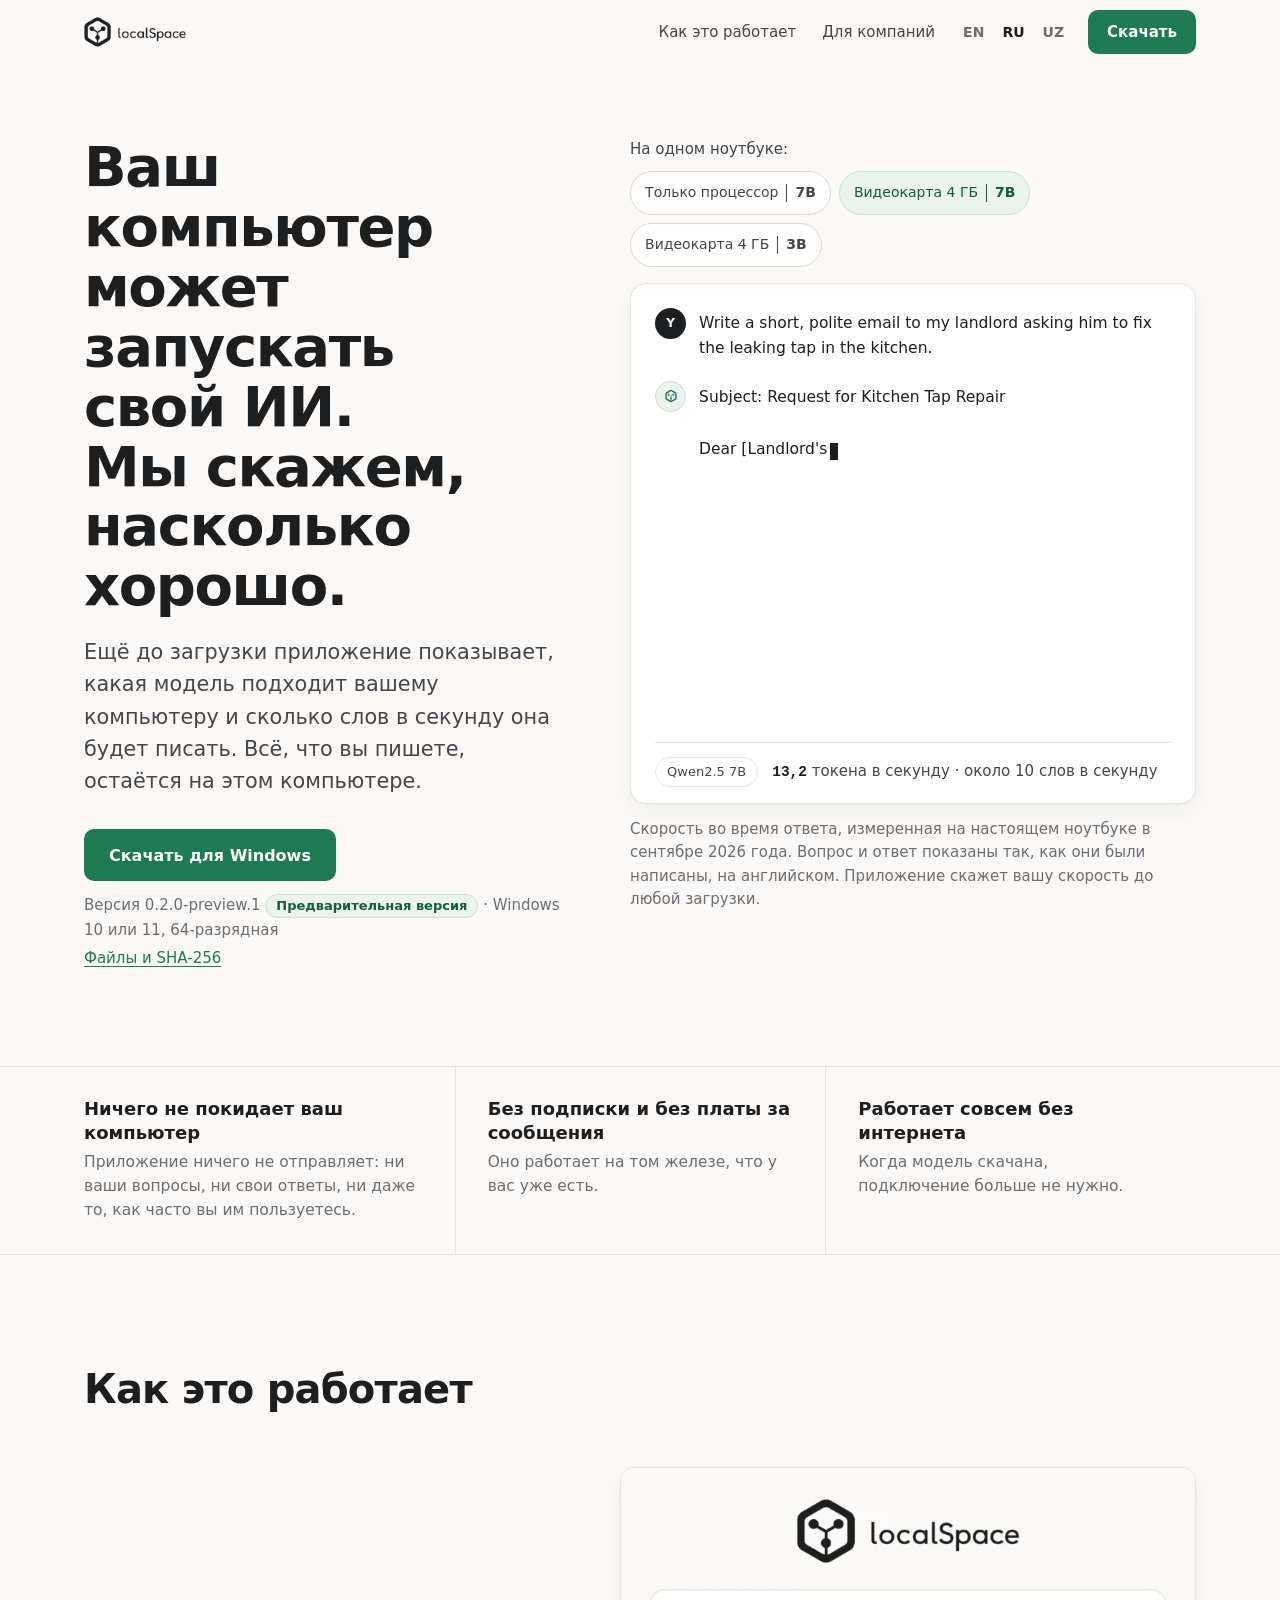
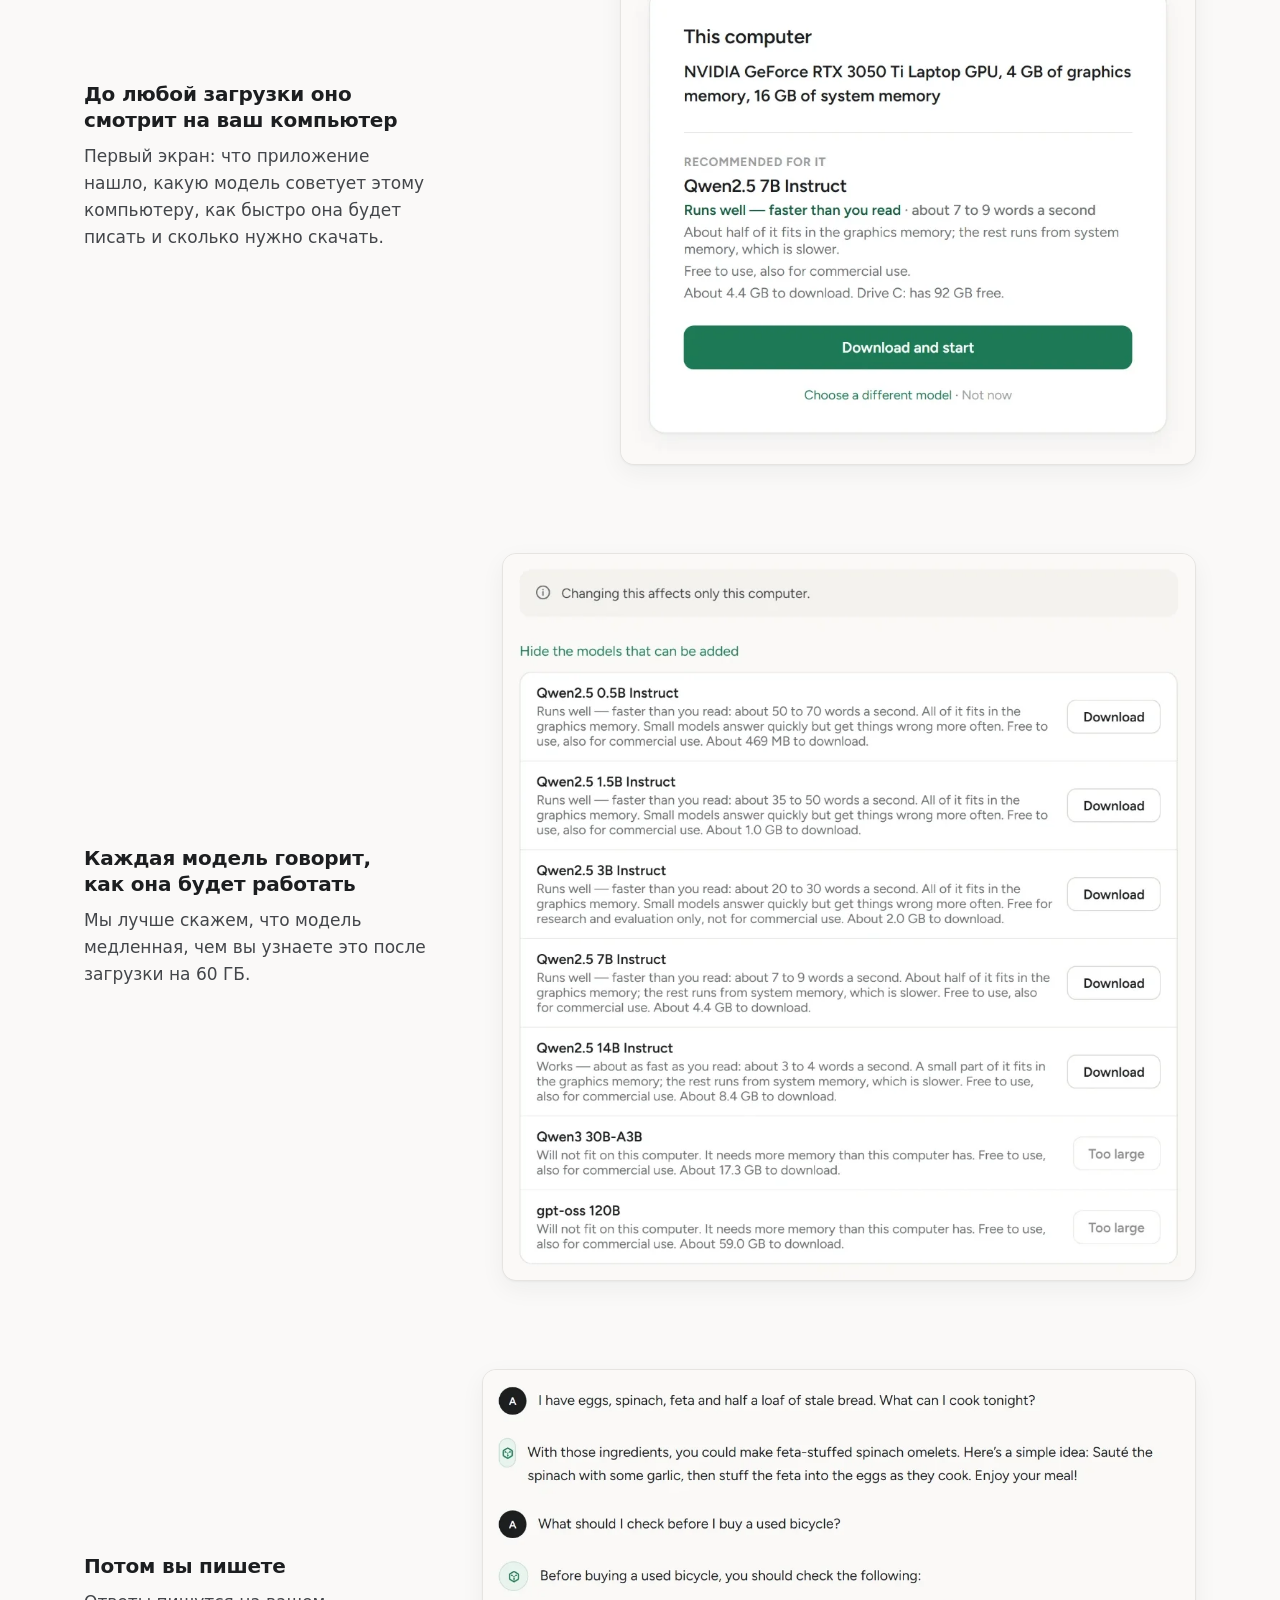
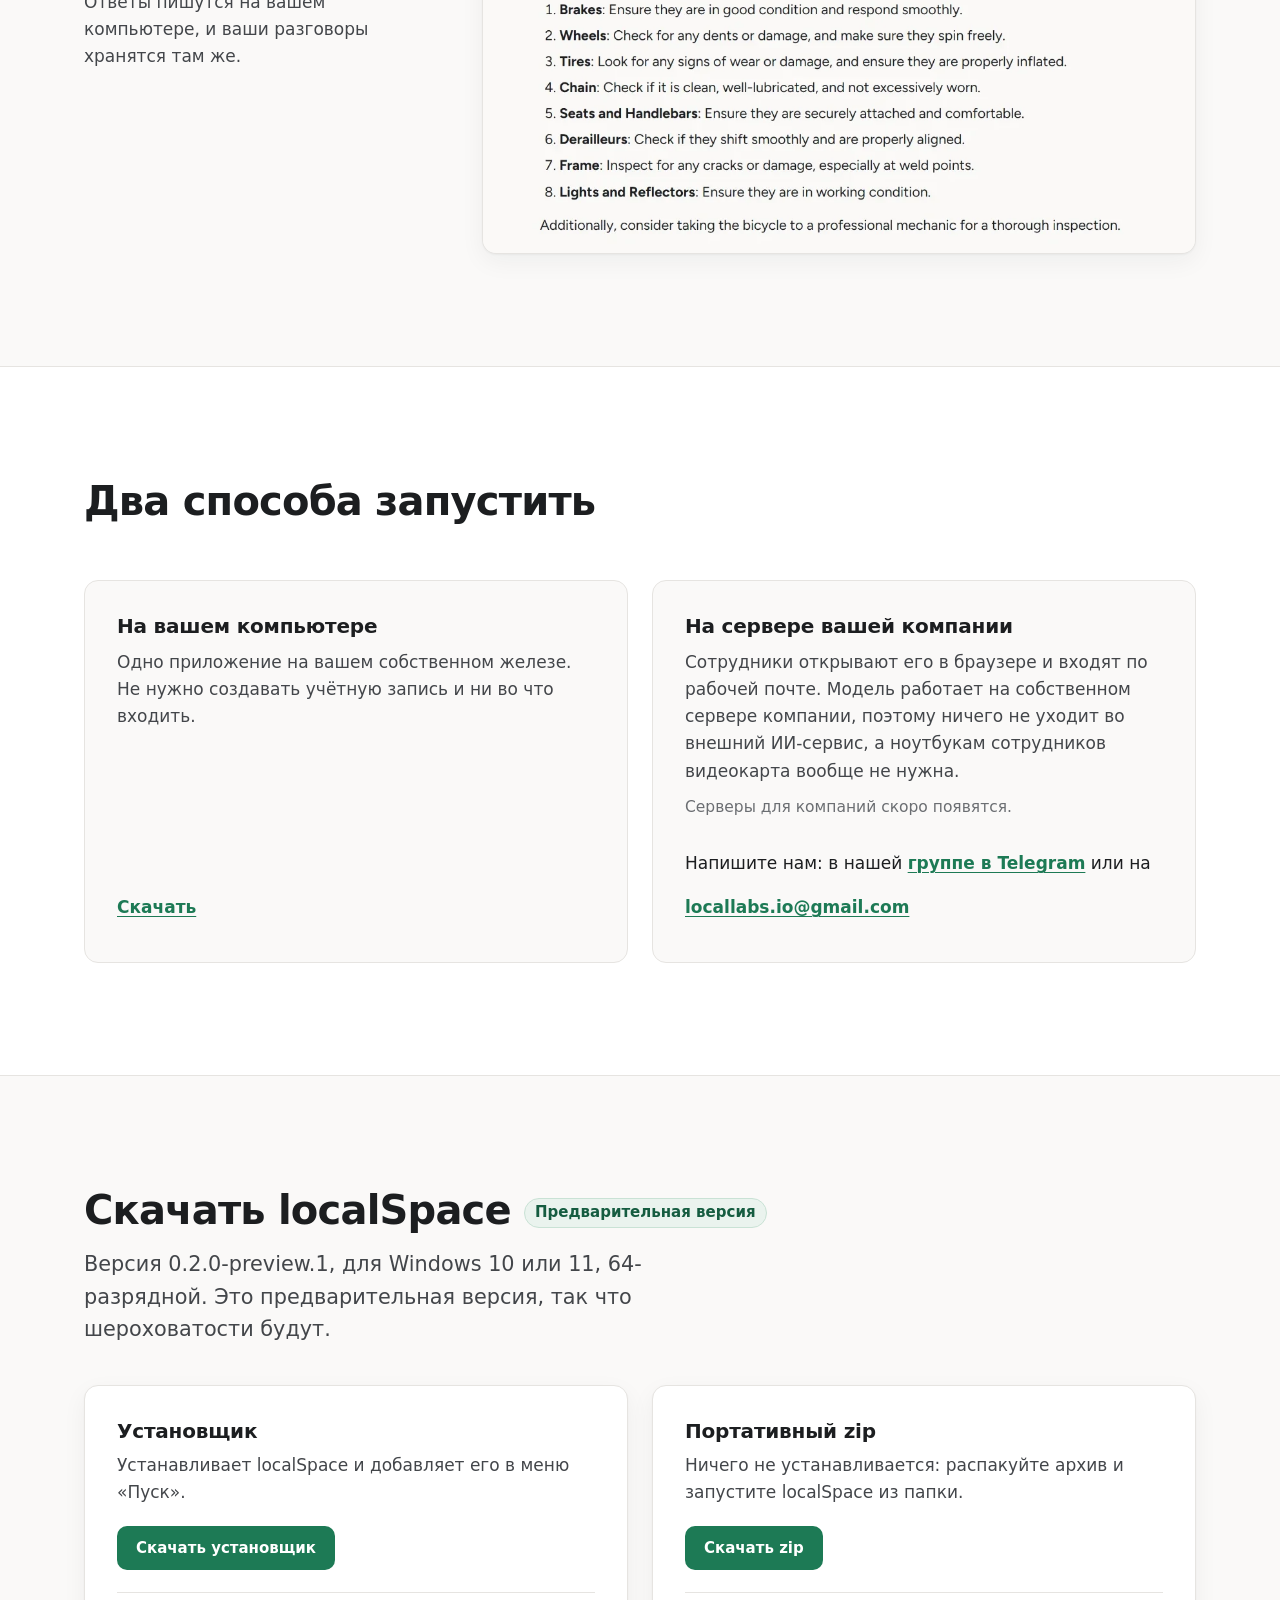
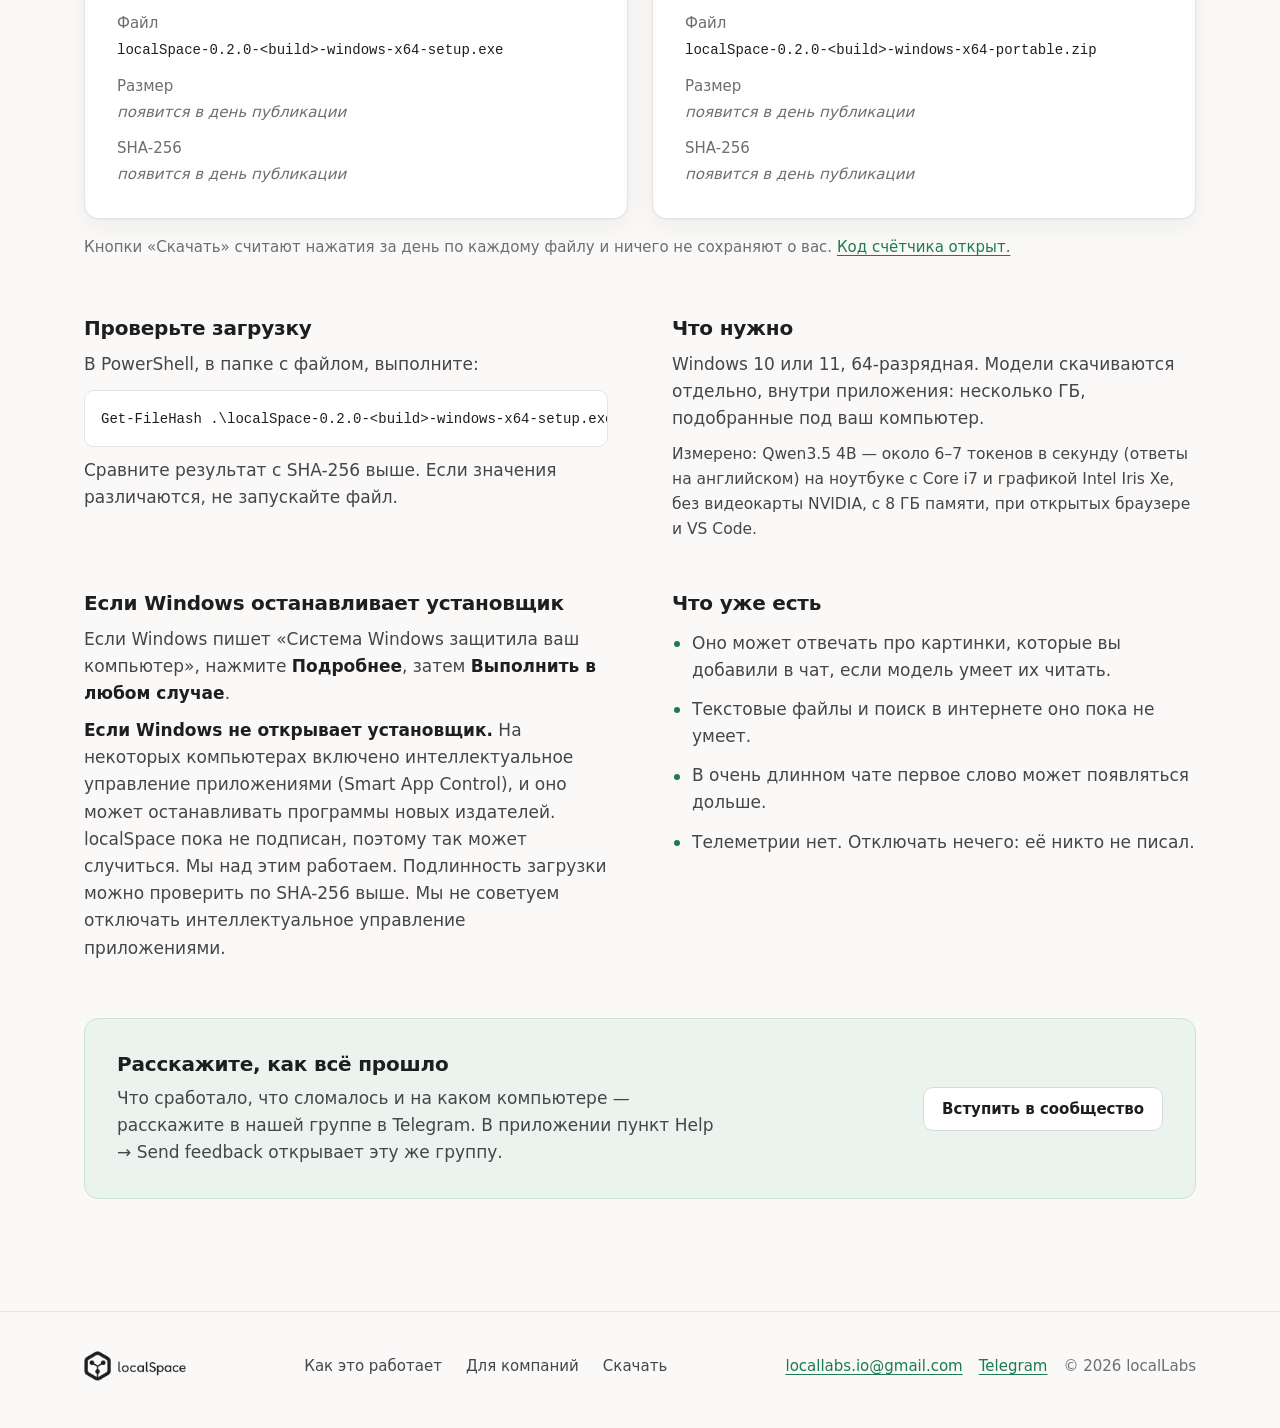
==== ru/index.html @ e06b3e89 "feat: the download section for 0.2.0-preview.1, in English, Russian and Uzbek The waitlist forms go;" ====
<!DOCTYPE html>
<html lang="ru">
<head>
<meta charset="utf-8">
<meta name="viewport" content="width=device-width, initial-scale=1">
<title>localSpace — ваш компьютер может запускать свой ИИ</title>
<meta name="description" content="localSpace смотрит на ваш компьютер, советует подходящую ему модель и ещё до загрузки говорит, как быстро она будет писать. Всё, что вы пишете, остаётся на вашем компьютере.">
<link rel="canonical" href="https://linusip.github.io/localLabs/ru/">
<link rel="alternate" hreflang="en" href="https://linusip.github.io/localLabs/">
<link rel="alternate" hreflang="ru" href="https://linusip.github.io/localLabs/ru/">
<link rel="alternate" hreflang="uz" href="https://linusip.github.io/localLabs/uz/">
<link rel="alternate" hreflang="x-default" href="https://linusip.github.io/localLabs/">
<meta name="theme-color" content="#faf9f8">

<meta property="og:type" content="website">
<meta property="og:site_name" content="localSpace">
<meta property="og:url" content="https://linusip.github.io/localLabs/ru/">
<meta property="og:title" content="Ваш компьютер может запускать свой ИИ. Мы скажем, насколько хорошо.">
<meta property="og:description" content="localSpace смотрит на ваш компьютер, советует подходящую ему модель и ещё до загрузки говорит, как быстро она будет писать. Всё, что вы пишете, остаётся на вашем компьютере.">
<meta property="og:image" content="https://linusip.github.io/localLabs/og.png">
<meta property="og:image:width" content="1200">
<meta property="og:image:height" content="630">
<meta property="og:image:alt" content="The localSpace logo and the words: Your computer can run its own AI. We will tell you how well. Below them, three speeds measured on one laptop: 9.5, 13.2 and 40.5 tokens a second.">
<meta name="twitter:card" content="summary_large_image">
<meta name="twitter:title" content="Ваш компьютер может запускать свой ИИ. Мы скажем, насколько хорошо.">
<meta name="twitter:description" content="localSpace смотрит на ваш компьютер, советует подходящую ему модель и ещё до загрузки говорит, как быстро она будет писать. Всё, что вы пишете, остаётся на вашем компьютере.">
<meta name="twitter:image" content="https://linusip.github.io/localLabs/og.png">

<link rel="icon" href="../favicon.svg" type="image/svg+xml">
<link rel="icon" href="../favicon-32.png" type="image/png" sizes="32x32">
<link rel="apple-touch-icon" href="../apple-touch-icon.png">
<link rel="preload" href="../fonts/figtree-latin.woff2" as="font" type="font/woff2" crossorigin>
<link rel="stylesheet" href="../style.css">
<script src="../script.js" defer></script>
</head>
<body>
<a class="skip" href="#main">Перейти к содержанию</a>

<header class="site-head" id="top">
  <div class="wrap head-in">
    <a class="brand" href="#top"><img src="../brand/localspace-lockup.png" width="102" height="30" alt="localSpace"></a>
    <nav class="nav-links" aria-label="Разделы">
      <a href="#how">Как это работает</a>
      <a href="#companies">Для компаний</a>
    </nav>
    <nav class="langs" aria-label="Язык"><a href="../" lang="en" hreflang="en">EN</a><a href="../ru/" aria-current="true" lang="ru">RU</a><a href="../uz/" lang="uz" hreflang="uz">UZ</a></nav>
    <a class="btn btn-primary head-cta" href="#download">Скачать</a>
    <details class="menu">
      <summary>Меню</summary>
      <nav class="menu-sheet" aria-label="Разделы">
        <a href="#how">Как это работает</a>
        <a href="#companies">Для компаний</a>
        <a href="#download">Скачать</a>
      </nav>
    </details>
  </div>
</header>

<main id="main" tabindex="-1">

  <section class="hero" aria-labelledby="hero-title">
    <div class="wrap hero-grid">
      <div>
        <h1 id="hero-title"><span>Ваш компьютер может запускать свой ИИ.</span> <span>Мы скажем, насколько хорошо.</span></h1>
        <p class="lede">Ещё до загрузки приложение показывает, какая модель подходит вашему компьютеру и сколько слов в секунду она будет писать. Всё, что вы пишете, остаётся на этом компьютере.</p>
        <div class="hero-get">
          <a class="btn btn-primary btn-big" href="https://localspace.locallabs.workers.dev/download/windows">Скачать для Windows</a>
          <p class="hero-meta">Версия 0.2.0-preview.1 <span class="tag">Предварительная версия</span> · Windows 10 или 11, 64-разрядная</p>
          <p class="hero-meta"><a href="#download">Файлы и SHA-256</a></p>
        </div>
      </div>

      <figure class="demo" data-demo>
        <div class="demo-pick" data-demo-pick hidden>
          <p class="demo-label" id="demo-label">На одном ноутбуке:</p>
          <div class="chips" role="group" aria-labelledby="demo-label">
            <button class="chip" type="button" aria-pressed="false" data-tps="9.5" data-model="Qwen2.5 7B">Только процессор <span class="chip-model">7B</span></button>
            <button class="chip" type="button" aria-pressed="true" data-tps="13.2" data-model="Qwen2.5 7B">Видеокарта 4 ГБ <span class="chip-model">7B</span></button>
            <button class="chip" type="button" aria-pressed="false" data-tps="40.5" data-model="Qwen2.5 3B">Видеокарта 4 ГБ <span class="chip-model">3B</span></button>
          </div>
        </div>
        <div class="panel">
          <div class="thread">
            <div class="msg" lang="en">
              <span class="avatar" aria-hidden="true">Y</span>
              <p class="msg-body msg-person">Write a short, polite email to my landlord asking him to fix the leaking tap in the kitchen.</p>
            </div>
            <div class="msg" lang="en">
              <span class="avatar avatar-model" aria-hidden="true"><svg viewBox="0 0 256 256" focusable="false"><g fill="none" stroke="currentColor" stroke-linecap="round" stroke-linejoin="round"><path d="M136.4 40.85 199.27 77.15A16.8 16.8 0 0 1 207.67 91.7V164.3A16.8 16.8 0 0 1 199.27 178.85L136.4 215.15A16.8 16.8 0 0 1 119.6 215.15L56.73 178.85A16.8 16.8 0 0 1 48.33 164.3V91.7A16.8 16.8 0 0 1 56.73 77.15L119.6 40.85A16.8 16.8 0 0 1 136.4 40.85Z" stroke-width="23.3"/><path d="M88.5 105.3 128 131.2 167.5 105.3" stroke-width="9.1"/><path d="M128 131.2V208.3" stroke-width="9.1"/></g><g fill="currentColor"><circle cx="88.5" cy="105.3" r="15.5"/><circle cx="167.5" cy="105.3" r="15.5"/><circle cx="128" cy="168.2" r="15.5"/></g></svg></span>
              <div class="msg-body">
                <p class="answer" data-demo-answer>Subject: Request for Kitchen Tap Repair

Dear [Landlord's Name],

I hope this email finds you well. I am writing to bring to your attention a small issue in the kitchen. The tap seems to be leaking, which is a bit concerning. I believe it would be best if you could have a look at it and arrange for it to be fixed at your earliest convenience.

Thank you for your prompt attention to this matter.

Best regards,</p>
              </div>
            </div>
          </div>
          <div class="panel-foot">
            <span class="model-chip" data-demo-model>Qwen2.5 7B</span>
            <p class="rate" data-demo-rate data-rate="{t} токена в секунду · около {w} слов в секунду" aria-live="polite"><span class="num">13,2</span> токена в секунду · около 10 слов в секунду</p>
          </div>
        </div>
        <figcaption>Скорость во время ответа, измеренная на настоящем ноутбуке в сентябре 2026 года. Вопрос и ответ показаны так, как они были написаны, на английском. Приложение скажет вашу скорость до любой загрузки.</figcaption>
      </figure>
    </div>
  </section>

  <section class="claims" aria-labelledby="claims-title">
    <div class="wrap">
      <h2 class="vh" id="claims-title">На что можно рассчитывать</h2>
      <ul>
        <li><strong>Ничего не покидает ваш компьютер</strong><span>Приложение ничего не отправляет: ни ваши вопросы, ни свои ответы, ни даже то, как часто вы им пользуетесь.</span></li>
        <li><strong>Без подписки и без платы за сообщения</strong><span>Оно работает на том железе, что у вас уже есть.</span></li>
        <li><strong>Работает совсем без интернета</strong><span>Когда модель скачана, подключение больше не нужно.</span></li>
      </ul>
    </div>
  </section>

  <section class="section" id="how" aria-labelledby="how-title">
    <div class="wrap">
      <h2 id="how-title">Как это работает</h2>
      <ol class="steps">
        <li>
          <figure class="step">
            <figcaption>
              <h3>До любой загрузки оно смотрит на ваш компьютер</h3>
              <p>Первый экран: что приложение нашло, какую модель советует этому компьютеру, как быстро она будет писать и сколько нужно скачать.</p>
            </figcaption>
            <img class="shot" src="../shots/first-run.webp" width="576" height="598" loading="lazy" decoding="async" alt="Первый экран localSpace на английском. В разделе «Этот компьютер»: NVIDIA GeForce RTX 3050 Ti Laptop GPU, 4 ГБ видеопамяти, 16 ГБ оперативной памяти. Рекомендовано: Qwen2.5 7B Instruct, работает хорошо, быстрее, чем вы читаете, около 7–9 слов в секунду. Около половины модели помещается в видеопамять, остальное работает из оперативной памяти, а это медленнее. Бесплатно, в том числе для коммерческого использования. Скачать около 4,4 ГБ; на диске C: свободно 92 ГБ. Кнопка «Скачать и начать».">
          </figure>
        </li>
        <li>
          <figure class="step">
            <figcaption>
              <h3>Каждая модель говорит, как она будет работать</h3>
              <p>Мы лучше скажем, что модель медленная, чем вы узнаете это после загрузки на 60 ГБ.</p>
            </figcaption>
            <img class="shot" src="../shots/models.webp" width="694" height="728" loading="lazy" decoding="async" alt="Список моделей в настройках localSpace на английском, у каждой — как она будет работать на этом компьютере, ещё до загрузки. Qwen2.5 0.5B Instruct: работает хорошо, быстрее, чем вы читаете, около 50–70 слов в секунду. Qwen2.5 1.5B Instruct: работает хорошо, около 35–50 слов в секунду. Qwen2.5 3B Instruct: работает хорошо, около 20–30 слов в секунду; бесплатно только для исследований и оценки, не для коммерческого использования. Qwen2.5 7B Instruct: работает хорошо, около 7–9 слов в секунду. Qwen2.5 14B Instruct: работает примерно с вашей скоростью чтения, около 3–4 слов в секунду. Qwen3 30B-A3B: не поместится на этом компьютере; скачать около 17,3 ГБ. gpt-oss 120B: не поместится на этом компьютере; скачать около 59,0 ГБ.">
          </figure>
        </li>
        <li>
          <figure class="step">
            <figcaption>
              <h3>Потом вы пишете</h3>
              <p>Ответы пишутся на вашем компьютере, и ваши разговоры хранятся там же.</p>
            </figcaption>
            <img class="shot" src="../shots/chat.webp" width="795" height="540" loading="lazy" decoding="async" alt="Разговор в localSpace на английском. Вопрос: у меня есть яйца, шпинат, фета и полбуханки чёрствого хлеба; что приготовить на ужин? Модель предлагает омлет со шпинатом и фетой: обжарить шпинат с чесноком и добавить фету в яйца во время готовки. Вопрос: что проверить перед покупкой подержанного велосипеда? Модель перечисляет восемь пунктов, от тормозов, колёс и шин до цепи, переключателей, рамы и фонарей, и советует ещё показать велосипед мастеру.">
          </figure>
        </li>
      </ol>
    </div>
  </section>

  <section class="section section-alt" id="companies" aria-labelledby="ways-title">
    <div class="wrap">
      <h2 id="ways-title">Два способа запустить</h2>
      <div class="ways">
        <article class="way">
          <h3>На вашем компьютере</h3>
          <p>Одно приложение на вашем собственном железе. Не нужно создавать учётную запись и ни во что входить.</p>
          <p class="way-end"><a href="#download">Скачать</a></p>
        </article>
        <article class="way">
          <h3>На сервере вашей компании</h3>
          <p>Сотрудники открывают его в браузере и входят по рабочей почте. Модель работает на собственном сервере компании, поэтому ничего не уходит во внешний ИИ-сервис, а ноутбукам сотрудников видеокарта вообще не нужна.</p>
          <p class="way-note">Серверы для компаний скоро появятся.</p>
          <p class="way-end">Напишите нам: в нашей <a href="https://t.me/localSpace_discussion">группе в Telegram</a> или на <a href="mailto:locallabs.io@gmail.com?subject=localSpace%20%D0%B4%D0%BB%D1%8F%20%D0%BD%D0%B0%D1%88%D0%B5%D0%B9%20%D0%BA%D0%BE%D0%BC%D0%BF%D0%B0%D0%BD%D0%B8%D0%B8" data-contact>locallabs.io@gmail.com</a></p>
        </article>
      </div>
    </div>
  </section>

  <section class="section download" id="download" aria-labelledby="download-title">
    <div class="wrap">
      <h2 id="download-title">Скачать localSpace <span class="tag tag-big">Предварительная версия</span></h2>
      <p class="lede">Версия 0.2.0-preview.1, для Windows 10 или 11, 64-разрядной. Это предварительная версия, так что шероховатости будут.</p>

      <div class="files">
        <article class="file">
          <h3>Установщик</h3>
          <p>Устанавливает localSpace и добавляет его в меню «Пуск».</p>
          <a class="btn btn-primary" href="https://localspace.locallabs.workers.dev/download/windows">Скачать установщик</a>
          <dl class="facts">
            <div><dt>Файл</dt><dd><code>localSpace-0.2.0-&lt;build&gt;-windows-x64-setup.exe</code></dd></div>
            <div><dt>Размер</dt><dd><span class="pending">появится в день публикации</span></dd></div>
            <div><dt>SHA-256</dt><dd class="hash-row"><span class="pending">появится в день публикации</span></dd></div>
          </dl>
        </article>
        <article class="file">
          <h3>Портативный zip</h3>
          <p>Ничего не устанавливается: распакуйте архив и запустите localSpace из папки.</p>
          <a class="btn btn-primary" href="https://localspace.locallabs.workers.dev/download/portable">Скачать zip</a>
          <dl class="facts">
            <div><dt>Файл</dt><dd><code>localSpace-0.2.0-&lt;build&gt;-windows-x64-portable.zip</code></dd></div>
            <div><dt>Размер</dt><dd><span class="pending">появится в день публикации</span></dd></div>
            <div><dt>SHA-256</dt><dd class="hash-row"><span class="pending">появится в день публикации</span></dd></div>
          </dl>
        </article>
      </div>
      <p class="count-note">Кнопки «Скачать» считают нажатия за день по каждому файлу и ничего не сохраняют о вас. <a href="https://github.com/LinusIp/localspace-downloads">Код счётчика открыт.</a></p>

      <div class="dl-grid">
        <div class="dl-block">
          <h3>Проверьте загрузку</h3>
          <p>В PowerShell, в папке с файлом, выполните:</p>
          <pre class="command"><code>Get-FileHash .\localSpace-0.2.0-&lt;build&gt;-windows-x64-setup.exe -Algorithm SHA256</code></pre>
          <p>Сравните результат с SHA-256 выше. Если значения различаются, не запускайте файл.</p>
        </div>
        <div class="dl-block">
          <h3>Что нужно</h3>
          <p>Windows 10 или 11, 64-разрядная. Модели скачиваются отдельно, внутри приложения: несколько ГБ, подобранные под ваш компьютер.</p>
          <p class="measured">Измерено: Qwen3.5 4B — около 6–7 токенов в секунду (ответы на английском) на ноутбуке с Core i7 и графикой Intel Iris Xe, без видеокарты NVIDIA, с 8 ГБ памяти, при открытых браузере и VS Code.</p>
        </div>
        <div class="dl-block">
          <h3>Если Windows останавливает установщик</h3>
          <p>Если Windows пишет «Система Windows защитила ваш компьютер», нажмите <strong>Подробнее</strong>, затем <strong>Выполнить в любом случае</strong>.</p>
          <p><strong>Если Windows не открывает установщик.</strong> На некоторых компьютерах включено интеллектуальное управление приложениями (Smart App Control), и оно может останавливать программы новых издателей. localSpace пока не подписан, поэтому так может случиться. Мы над этим работаем. Подлинность загрузки можно проверить по SHA-256 выше. Мы не советуем отключать интеллектуальное управление приложениями.</p>
        </div>
        <div class="dl-block">
          <h3>Что уже есть</h3>
          <ul class="stands">
            <li>Оно может отвечать про картинки, которые вы добавили в чат, если модель умеет их читать.</li>
            <li>Текстовые файлы и поиск в интернете оно пока не умеет.</li>
            <li>В очень длинном чате первое слово может появляться дольше.</li>
            <li>Телеметрии нет. Отключать нечего: её никто не писал.</li>
          </ul>
        </div>
      </div>

      <div class="community">
        <div>
          <h3>Расскажите, как всё прошло</h3>
          <p>Что сработало, что сломалось и на каком компьютере — расскажите в нашей группе в Telegram. В приложении пункт Help → Send feedback открывает эту же группу.</p>
        </div>
        <a class="btn btn-secondary" href="https://t.me/localSpace_discussion">Вступить в сообщество</a>
      </div>
    </div>
  </section>

</main>

<footer class="site-foot">
  <div class="wrap foot-in">
    <a class="brand" href="#top"><img src="../brand/localspace-lockup.png" width="102" height="30" alt="localSpace" loading="lazy" decoding="async"></a>
    <nav class="foot-links" aria-label="Подвал">
      <a href="#how">Как это работает</a>
      <a href="#companies">Для компаний</a>
      <a href="#download">Скачать</a>
    </nav>
    <p class="foot-meta"><a href="mailto:locallabs.io@gmail.com" data-contact>locallabs.io@gmail.com</a> <a href="https://t.me/localSpace_discussion">Telegram</a> <span>© 2026 localLabs</span></p>
  </div>
</footer>
</body>
</html>
---- style.css ----
/* The localSpace landing page.
   Colours and type are the app's own, copied from its stylesheet
   (web/packages/ui/src/ui.css in the product repository) under the same
   names; where the brief and the app differed, the app won (DECISIONS.md).
   Light only, because the app is. Mobile first. */

@font-face {
  font-family: "Figtree";
  font-style: normal;
  font-weight: 300 900;
  font-display: swap;
  src: url("fonts/figtree-latin.woff2") format("woff2");
  unicode-range: U+0000-00FF, U+0131, U+0152-0153, U+02BB-02BC, U+02C6, U+02DA, U+02DC, U+0304, U+0308, U+0329, U+2000-206F, U+20AC, U+2122, U+2191, U+2193, U+2212, U+2215, U+FEFF, U+FFFD;
}
@font-face {
  font-family: "Figtree";
  font-style: normal;
  font-weight: 300 900;
  font-display: swap;
  src: url("fonts/figtree-latin-ext.woff2") format("woff2");
  unicode-range: U+0100-02BA, U+02BD-02C5, U+02C7-02CC, U+02CE-02D7, U+02DD-02FF, U+0304, U+0308, U+0329, U+1D00-1DBF, U+1E00-1E9F, U+1EF2-1EFF, U+2020, U+20A0-20AB, U+20AD-20C0, U+2113, U+2C60-2C7F, U+A720-A7FF;
}

:root {
  color-scheme: light;

  /* The app's tokens. */
  --ls-page: #faf9f8;
  --ls-surface: #ffffff;
  --ls-ink: #1c1e20;
  --ls-ink-soft: #43464a;
  --ls-muted: #6b6e72;
  --ls-line: #e6e4e1;
  --ls-line-strong: #dcd9d5;
  --ls-hover: #efedea;
  --ls-accent: #1d7a55;
  --ls-accent-strong: #155c40;
  --ls-accent-soft: #eaf3ee;
  --ls-accent-line: #c9e2d5;
  --ls-danger: #a63244;
  --ls-font-sans: "Figtree", system-ui, -apple-system, "Segoe UI", sans-serif;
  --ls-font-mono: ui-monospace, Consolas, monospace;

  /* The app's first-run card and its button (.auth-card, .auth-button). */
  --card-shadow: 0 1px 2px rgba(28, 30, 32, 0.04), 0 8px 24px rgba(28, 30, 32, 0.05);
  --radius-button: 10px;
  --radius-card: 14px;
  --radius-panel: 16px;

  --ease-out: cubic-bezier(0.16, 1, 0.3, 1);
  --gutter: 16px;
  --head-height: 64px;
}

/* Figtree has no Cyrillic letters. The Russian page uses the system's own
   sans for every letter, so one line never mixes two typefaces. */
html[lang="ru"] { --ls-font-sans: system-ui, -apple-system, "Segoe UI", sans-serif; }

*, *::before, *::after { box-sizing: border-box; }

html {
  -webkit-text-size-adjust: 100%;
  text-size-adjust: 100%;
  scroll-behavior: smooth;
  scroll-padding-top: calc(var(--head-height) + 16px);
}

body {
  margin: 0;
  background: var(--ls-page);
  color: var(--ls-ink);
  font-family: var(--ls-font-sans);
  font-size: 17px;
  line-height: 1.6;
  -webkit-font-smoothing: antialiased;
  -moz-osx-font-smoothing: grayscale;
}

h1, h2, h3, p, ul, ol, figure { margin: 0; }
ul, ol { padding: 0; list-style: none; }
img { display: block; max-width: 100%; height: auto; }

a {
  color: var(--ls-accent);
  text-decoration: underline;
  text-decoration-thickness: 1px;
  text-underline-offset: 3px;
  transition: color 150ms ease;
}
a:hover { color: var(--ls-accent-strong); }

:focus-visible {
  outline: 2px solid var(--ls-accent);
  outline-offset: 3px;
  border-radius: 4px;
}

::selection { background: var(--ls-accent-soft); color: var(--ls-ink); }

.vh {
  position: absolute !important;
  width: 1px;
  height: 1px;
  padding: 0;
  margin: -1px;
  overflow: hidden;
  clip: rect(0 0 0 0);
  clip-path: inset(50%);
  white-space: nowrap;
  border: 0;
}

.wrap {
  width: 100%;
  max-width: 1176px;
  margin: 0 auto;
  padding: 0 var(--gutter);
}

@media (min-width: 720px) {
  :root { --gutter: 32px; }
}

.skip {
  position: absolute;
  left: var(--gutter);
  top: -80px;
  z-index: 300;
  padding: 10px 16px;
  border-radius: var(--radius-button);
  background: var(--ls-ink);
  color: #fff;
  font-weight: 600;
  text-decoration: none;
}
.skip:focus { top: 10px; color: #fff; }

/* -- type ------------------------------------------------------------------ */

h1 {
  font-size: clamp(2.25rem, 1.6rem + 2.9vw, 3.5rem);
  line-height: 1.07;
  letter-spacing: -0.025em;
  font-weight: 600;
  text-wrap: balance;
}
h1 span { display: block; }

h2 {
  font-size: clamp(1.75rem, 1.35rem + 1.7vw, 2.5rem);
  line-height: 1.12;
  letter-spacing: -0.02em;
  font-weight: 600;
  text-wrap: balance;
}

h3 {
  font-size: 1.25rem;
  line-height: 1.3;
  letter-spacing: -0.01em;
  font-weight: 600;
  text-wrap: balance;
}

/* -- buttons and fields ------------------------------------------------------ */

.btn {
  display: inline-flex;
  align-items: center;
  justify-content: center;
  min-height: 44px;
  padding: 0 18px;
  border: 1px solid transparent;
  border-radius: var(--radius-button);
  font: inherit;
  font-size: 15px;
  font-weight: 600;
  line-height: 1.2;
  white-space: nowrap;
  text-decoration: none;
  cursor: pointer;
  transition: background-color 150ms ease, border-color 150ms ease, transform 150ms ease;
}
.btn-primary { background: var(--ls-accent); color: #fff; }
.btn-primary:hover { background: var(--ls-accent-strong); color: #fff; transform: translateY(-1px); }
.btn:disabled { opacity: 0.6; cursor: not-allowed; transform: none; }

/* -- header ------------------------------------------------------------------ */

.site-head {
  position: sticky;
  top: 0;
  z-index: 100;
  background: rgba(250, 249, 248, 0.88);
  -webkit-backdrop-filter: saturate(1.4) blur(12px);
  backdrop-filter: saturate(1.4) blur(12px);
  border-bottom: 1px solid transparent;
  transition: border-color 200ms ease;
}
.site-head.is-scrolled { border-bottom-color: var(--ls-line); }

.head-in {
  display: flex;
  align-items: center;
  gap: 8px;
  height: var(--head-height);
}

.brand {
  display: inline-flex;
  align-items: center;
  min-height: 44px;
  margin-right: auto;
  border-radius: 6px;
}
.brand img { width: 102px; height: 30px; }

.nav-links { display: none; }
.nav-links a {
  display: inline-flex;
  align-items: center;
  min-height: 44px;
  padding: 0 12px;
  border-radius: var(--radius-button);
  color: var(--ls-ink-soft);
  font-size: 15px;
  font-weight: 500;
  text-decoration: none;
  transition: color 150ms ease, background-color 150ms ease;
}
.nav-links a:hover { color: var(--ls-ink); background: var(--ls-hover); }

.langs { display: flex; gap: 2px; }
.langs a {
  display: inline-flex;
  align-items: center;
  min-height: 44px;
  padding: 0 8px;
  border-radius: var(--radius-button);
  color: var(--ls-muted);
  font-size: 14px;
  font-weight: 600;
  text-decoration: none;
}
.langs a:hover { color: var(--ls-ink); background: var(--ls-hover); }
.langs a[aria-current] { color: var(--ls-ink); }

.head-cta { display: none; margin-left: 8px; }

.menu > summary {
  display: inline-flex;
  align-items: center;
  min-height: 44px;
  padding: 0 14px;
  border: 1px solid var(--ls-line-strong);
  border-radius: var(--radius-button);
  background: var(--ls-surface);
  color: var(--ls-ink);
  font-size: 15px;
  font-weight: 500;
  list-style: none;
  cursor: pointer;
  transition: border-color 150ms ease;
}
.menu > summary::-webkit-details-marker { display: none; }
.menu > summary:hover,
.menu[open] > summary { border-color: var(--ls-muted); }

.menu-sheet {
  position: absolute;
  left: 0;
  right: 0;
  top: 100%;
  padding: 4px var(--gutter) 12px;
  background: var(--ls-surface);
  border-top: 1px solid var(--ls-line);
  border-bottom: 1px solid var(--ls-line);
  box-shadow: 0 12px 24px rgba(28, 30, 32, 0.06);
}
.menu-sheet a {
  display: flex;
  align-items: center;
  min-height: 52px;
  border-bottom: 1px solid var(--ls-line);
  color: var(--ls-ink);
  font-size: 17px;
  font-weight: 500;
  text-decoration: none;
}
.menu-sheet a:last-child { border-bottom: 0; color: var(--ls-accent); }

@media (min-width: 480px) {
  .head-cta { display: inline-flex; }
  .menu-sheet a:last-child { display: none; }
  .menu-sheet a:nth-last-child(2) { border-bottom: 0; }
}

@media (min-width: 800px) {
  .nav-links { display: flex; gap: 2px; }
  .menu { display: none; }
}

/* -- hero -------------------------------------------------------------------- */

.hero { padding: 36px 0 56px; }

.hero-grid {
  display: grid;
  gap: 48px;
}
.hero-grid > * { min-width: 0; }

.lede {
  margin-top: 20px;
  max-width: 32em;
  font-size: clamp(1.125rem, 1.06rem + 0.3vw, 1.3rem);
  line-height: 1.55;
  color: var(--ls-ink-soft);
}

@media (min-width: 1000px) {
  .hero { padding: 72px 0 96px; }
  .hero-grid {
    grid-template-columns: minmax(0, 0.92fr) minmax(0, 1.08fr);
    gap: 64px;
    align-items: start;
  }
}

/* -- the speed demo ------------------------------------------------------------ */

.demo-label {
  margin-bottom: 10px;
  font-size: 15px;
  font-weight: 500;
  color: var(--ls-ink-soft);
}

.chips {
  display: flex;
  flex-wrap: wrap;
  gap: 8px;
  margin-bottom: 16px;
}

.chip {
  display: inline-flex;
  align-items: center;
  gap: 8px;
  min-height: 44px;
  padding: 8px 14px;
  border: 1px solid var(--ls-line-strong);
  border-radius: 999px;
  background: var(--ls-surface);
  color: var(--ls-ink-soft);
  font: inherit;
  font-size: 14px;
  font-weight: 500;
  line-height: 1.25;
  text-align: left;
  cursor: pointer;
  transition: border-color 150ms ease, background-color 150ms ease, color 150ms ease, transform 150ms ease;
}
.chip:hover { border-color: var(--ls-accent-line); color: var(--ls-ink); transform: translateY(-1px); }
.chip[aria-pressed="true"] {
  background: var(--ls-accent-soft);
  border-color: var(--ls-accent-line);
  color: var(--ls-accent-strong);
}
.chip-model {
  padding-left: 8px;
  border-left: 1px solid currentColor;
  font-weight: 600;
}

.panel {
  padding: 20px 18px 14px;
  background: var(--ls-surface);
  border: 1px solid var(--ls-line);
  border-radius: var(--radius-panel);
  box-shadow: var(--card-shadow);
}
@media (min-width: 480px) {
  .panel { padding: 24px 24px 16px; }
}

.thread {
  display: flex;
  flex-direction: column;
  gap: 20px;
}

.msg {
  display: flex;
  gap: 13px;
}

.avatar {
  flex: 0 0 auto;
  display: inline-flex;
  align-items: center;
  justify-content: center;
  width: 31px;
  height: 31px;
  border-radius: 999px;
  background: var(--ls-ink);
  color: #fff;
  font-size: 12px;
  font-weight: 600;
}
.avatar-model {
  background: var(--ls-accent-soft);
  border: 1px solid var(--ls-accent-line);
  color: var(--ls-accent);
}
.avatar-model svg { width: 16px; height: 16px; }

.msg-body {
  flex: 1 1 auto;
  min-width: 0;
  padding-top: 3px;
  font-size: 15.5px;
  line-height: 1.68;
}
.msg-person { line-height: 1.6; }

.answer {
  white-space: pre-wrap;
  overflow-wrap: anywhere;
}
.answer.is-streaming .w { visibility: hidden; }
.answer.is-streaming .w.on { visibility: visible; }
.w.last { position: relative; }
.w.last::after {
  content: "";
  position: absolute;
  left: 100%;
  top: 0.22em;
  width: 0.5em;
  height: 1.1em;
  margin-left: 3px;
  background: var(--ls-ink);
  animation: blink 1s steps(1, end) infinite;
}
@keyframes blink {
  50% { opacity: 0; }
}

.panel-foot {
  display: flex;
  flex-wrap: wrap;
  align-items: center;
  gap: 8px 14px;
  margin-top: 20px;
  padding-top: 14px;
  border-top: 1px solid var(--ls-line);
}

.model-chip {
  display: inline-flex;
  align-items: center;
  height: 30px;
  padding: 0 11px;
  border: 1px solid var(--ls-line);
  border-radius: 999px;
  font-size: 13px;
  color: var(--ls-ink-soft);
  white-space: nowrap;
}

.rate {
  font-size: 15px;
  color: var(--ls-ink-soft);
}
.rate .num {
  font-family: var(--ls-font-mono);
  font-size: 14.5px;
  font-weight: 600;
  color: var(--ls-ink);
}

.demo figcaption {
  margin-top: 14px;
  max-width: 38em;
  font-size: 15px;
  line-height: 1.55;
  color: var(--ls-muted);
}

/* -- the three claims ------------------------------------------------------------ */

.claims {
  border-top: 1px solid var(--ls-line);
  border-bottom: 1px solid var(--ls-line);
}
.claims li { padding: 22px 0; }
.claims li + li { border-top: 1px solid var(--ls-line); }
.claims strong {
  display: block;
  font-size: 18px;
  font-weight: 600;
  line-height: 1.35;
}
.claims li span {
  display: block;
  margin-top: 4px;
  font-size: 15.5px;
  line-height: 1.55;
  color: var(--ls-muted);
}

@media (min-width: 880px) {
  .claims ul { display: grid; grid-template-columns: repeat(3, minmax(0, 1fr)); }
  .claims li { padding: 30px 32px 32px 0; }
  .claims li + li { border-top: 0; border-left: 1px solid var(--ls-line); padding-left: 32px; }
}

/* -- sections ------------------------------------------------------------------ */

.section { padding: 72px 0; }
.section-alt { background: var(--ls-surface); border-top: 1px solid var(--ls-line); border-bottom: 1px solid var(--ls-line); }

@media (min-width: 1000px) {
  .section { padding: 112px 0; }
}

.section > .wrap > h2 { max-width: 20em; margin-bottom: 40px; }

@media (min-width: 1000px) {
  .section > .wrap > h2 { margin-bottom: 56px; }
}

/* How it works: each step is its caption beside the real screen. */

.steps { display: grid; gap: 56px; }

.step {
  display: grid;
  gap: 20px;
}
.step > * { min-width: 0; }
.step p {
  margin-top: 10px;
  max-width: 30em;
  color: var(--ls-ink-soft);
}

/* Screens are cropped to what matters and never shown larger than their own
   pixels, so their words stay readable. */
.shot {
  display: block;
  max-width: 100%;
  height: auto;
  border: 1px solid var(--ls-line);
  border-radius: var(--radius-card);
  background: var(--ls-surface);
  box-shadow: var(--card-shadow);
}

@media (min-width: 900px) {
  .steps { gap: 88px; }
  .step {
    grid-template-columns: minmax(0, 0.72fr) minmax(0, 1.5fr);
    gap: 56px;
    align-items: center;
  }
  .step .shot { justify-self: end; }
}

/* Two ways to run it. */

.ways {
  display: grid;
  gap: 16px;
}

.way {
  display: flex;
  flex-direction: column;
  padding: 26px 24px;
  background: var(--ls-page);
  border: 1px solid var(--ls-line);
  border-radius: var(--radius-card);
}
.way p { margin-top: 10px; color: var(--ls-ink-soft); }
.way .way-note { color: var(--ls-muted); font-size: 15.5px; }
.way .way-end {
  margin-top: auto;
  padding-top: 22px;
  color: var(--ls-ink);
  font-weight: 500;
}
.way .way-end a {
  display: inline-flex;
  align-items: center;
  min-height: 44px;
  font-weight: 600;
  overflow-wrap: anywhere;
}

@media (min-width: 820px) {
  .ways { grid-template-columns: repeat(2, minmax(0, 1fr)); gap: 24px; }
  .way { padding: 32px; }
}

/* -- the download section ------------------------------------------------------ */

.btn-secondary {
  background: var(--ls-surface);
  color: var(--ls-ink);
  border-color: var(--ls-line-strong);
}
.btn-secondary:hover { border-color: var(--ls-muted); color: var(--ls-ink); transform: translateY(-1px); }

.btn-big { min-height: 52px; padding: 0 24px; font-size: 16px; }

.tag {
  display: inline-flex;
  align-items: center;
  height: 24px;
  padding: 0 10px;
  border: 1px solid var(--ls-accent-line);
  border-radius: 999px;
  background: var(--ls-accent-soft);
  color: var(--ls-accent-strong);
  font-size: 13px;
  font-weight: 600;
  letter-spacing: 0;
  vertical-align: middle;
}
.tag-big { height: 30px; font-size: 15px; }

.hero-get { margin-top: 32px; }
.hero-meta { margin-top: 12px; font-size: 15px; color: var(--ls-muted); }
.hero-meta + .hero-meta { margin-top: 4px; }

.download .lede { margin-top: 16px; }
.section.download > .wrap > h2 { margin-bottom: 0; }

.files {
  display: grid;
  gap: 16px;
  margin-top: 40px;
}
.file {
  display: flex;
  flex-direction: column;
  align-items: flex-start;
  min-width: 0;
  padding: 26px 24px;
  background: var(--ls-surface);
  border: 1px solid var(--ls-line);
  border-radius: var(--radius-card);
  box-shadow: var(--card-shadow);
}
.file > p { margin: 8px 0 20px; color: var(--ls-ink-soft); }

.facts {
  display: grid;
  gap: 12px;
  width: 100%;
  margin: 22px 0 0;
  padding-top: 18px;
  border-top: 1px solid var(--ls-line);
  font-size: 15px;
}
.facts dt { color: var(--ls-muted); }
.facts dd { margin: 2px 0 0; min-width: 0; overflow-wrap: anywhere; }
.facts code,
.command code {
  font-family: var(--ls-font-mono);
  font-size: 14px;
}
.facts code { overflow-wrap: anywhere; }
.hash-row {
  display: flex;
  flex-wrap: wrap;
  align-items: center;
  gap: 8px 12px;
}
.hash { word-break: break-all; }
.pending { color: var(--ls-muted); font-style: italic; }

.copy {
  min-height: 36px;
  padding: 0 12px;
  border: 1px solid var(--ls-line-strong);
  border-radius: var(--radius-button);
  background: var(--ls-surface);
  color: var(--ls-ink);
  font: inherit;
  font-size: 14px;
  font-weight: 600;
  cursor: pointer;
}
.copy:hover { border-color: var(--ls-muted); }

.count-note { margin-top: 16px; font-size: 15px; color: var(--ls-muted); }

.dl-grid {
  display: grid;
  gap: 36px;
  margin-top: 56px;
}
.dl-block { min-width: 0; }
.dl-block p { margin-top: 10px; max-width: 36em; color: var(--ls-ink-soft); }
.dl-block strong { color: var(--ls-ink); font-weight: 600; }
.dl-block .measured { font-size: 15.5px; }

.command {
  margin: 12px 0 0;
  padding: 14px 16px;
  overflow-x: auto;
  background: var(--ls-surface);
  border: 1px solid var(--ls-line);
  border-radius: var(--radius-button);
  white-space: pre;
}

.stands {
  display: grid;
  gap: 12px;
  margin-top: 14px;
  max-width: 34em;
}
.stands li {
  position: relative;
  padding-left: 20px;
  color: var(--ls-ink-soft);
}
.stands li::before {
  content: "";
  position: absolute;
  left: 2px;
  top: 0.68em;
  width: 6px;
  height: 6px;
  border-radius: 50%;
  background: var(--ls-accent);
}

.community {
  display: flex;
  flex-wrap: wrap;
  align-items: center;
  justify-content: space-between;
  gap: 20px 32px;
  margin-top: 56px;
  padding: 26px 24px;
  background: var(--ls-accent-soft);
  border: 1px solid var(--ls-accent-line);
  border-radius: var(--radius-card);
}
.community p { margin-top: 8px; max-width: 36em; color: var(--ls-ink-soft); }

@media (min-width: 820px) {
  .files { grid-template-columns: repeat(2, minmax(0, 1fr)); gap: 24px; }
  .file { padding: 32px; }
  .dl-grid { grid-template-columns: repeat(2, minmax(0, 1fr)); gap: 48px 64px; }
  .community { padding: 32px; }
}

/* -- footer ------------------------------------------------------------------- */

.site-foot {
  padding: 32px 0 40px;
  border-top: 1px solid var(--ls-line);
}

.foot-in {
  display: flex;
  flex-wrap: wrap;
  align-items: center;
  gap: 12px 32px;
}

.foot-links {
  display: flex;
  flex-wrap: wrap;
  gap: 0 4px;
  margin-right: auto;
}
.foot-links a {
  display: inline-flex;
  align-items: center;
  min-height: 44px;
  padding: 0 10px;
  color: var(--ls-ink-soft);
  font-size: 15px;
  text-decoration: none;
  border-radius: var(--radius-button);
  transition: color 150ms ease, background-color 150ms ease;
}
.foot-links a:hover { color: var(--ls-ink); background: var(--ls-hover); }

.foot-meta {
  display: flex;
  flex-wrap: wrap;
  align-items: center;
  gap: 4px 16px;
  font-size: 15px;
  color: var(--ls-muted);
}
.foot-meta a {
  display: inline-flex;
  align-items: center;
  min-height: 44px;
  overflow-wrap: anywhere;
}

/* -- entrances ------------------------------------------------------------------
   Only what starts below the fold is ever hidden, and only once the script has
   run, so the page without scripts is complete and the first screen never
   waits on an animation. */

@media (prefers-reduced-motion: no-preference) {
  .reveal {
    opacity: 0;
    transform: translateY(12px);
  }
  .reveal.in {
    opacity: 1;
    transform: none;
    transition: opacity 360ms var(--ease-out), transform 360ms var(--ease-out);
    transition-delay: var(--delay, 0ms);
  }
}

@media (prefers-reduced-motion: reduce) {
  html { scroll-behavior: auto; }
  *, *::before, *::after {
    animation: none !important;
    transition: none !important;
  }
}

@media print {
  .site-head, .menu, .demo-pick { display: none; }
  .reveal { opacity: 1 !important; transform: none !important; }
}
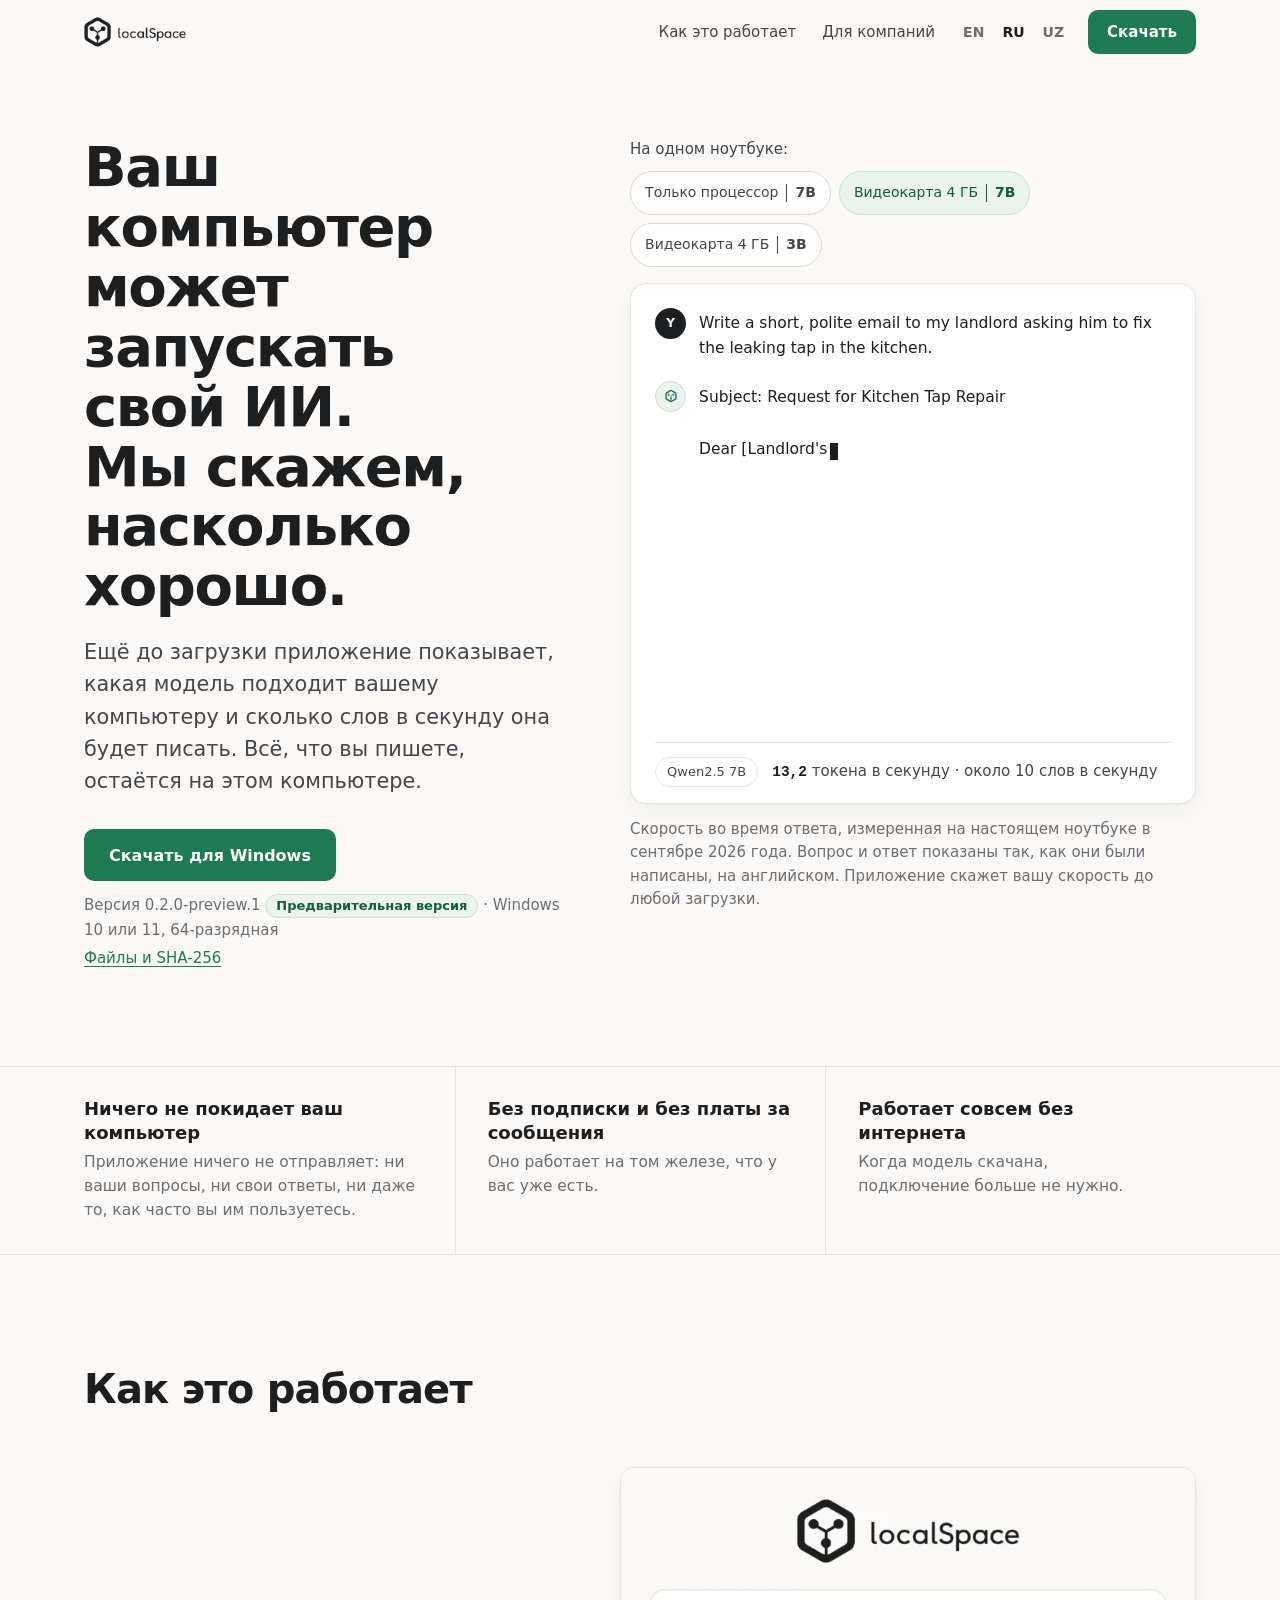
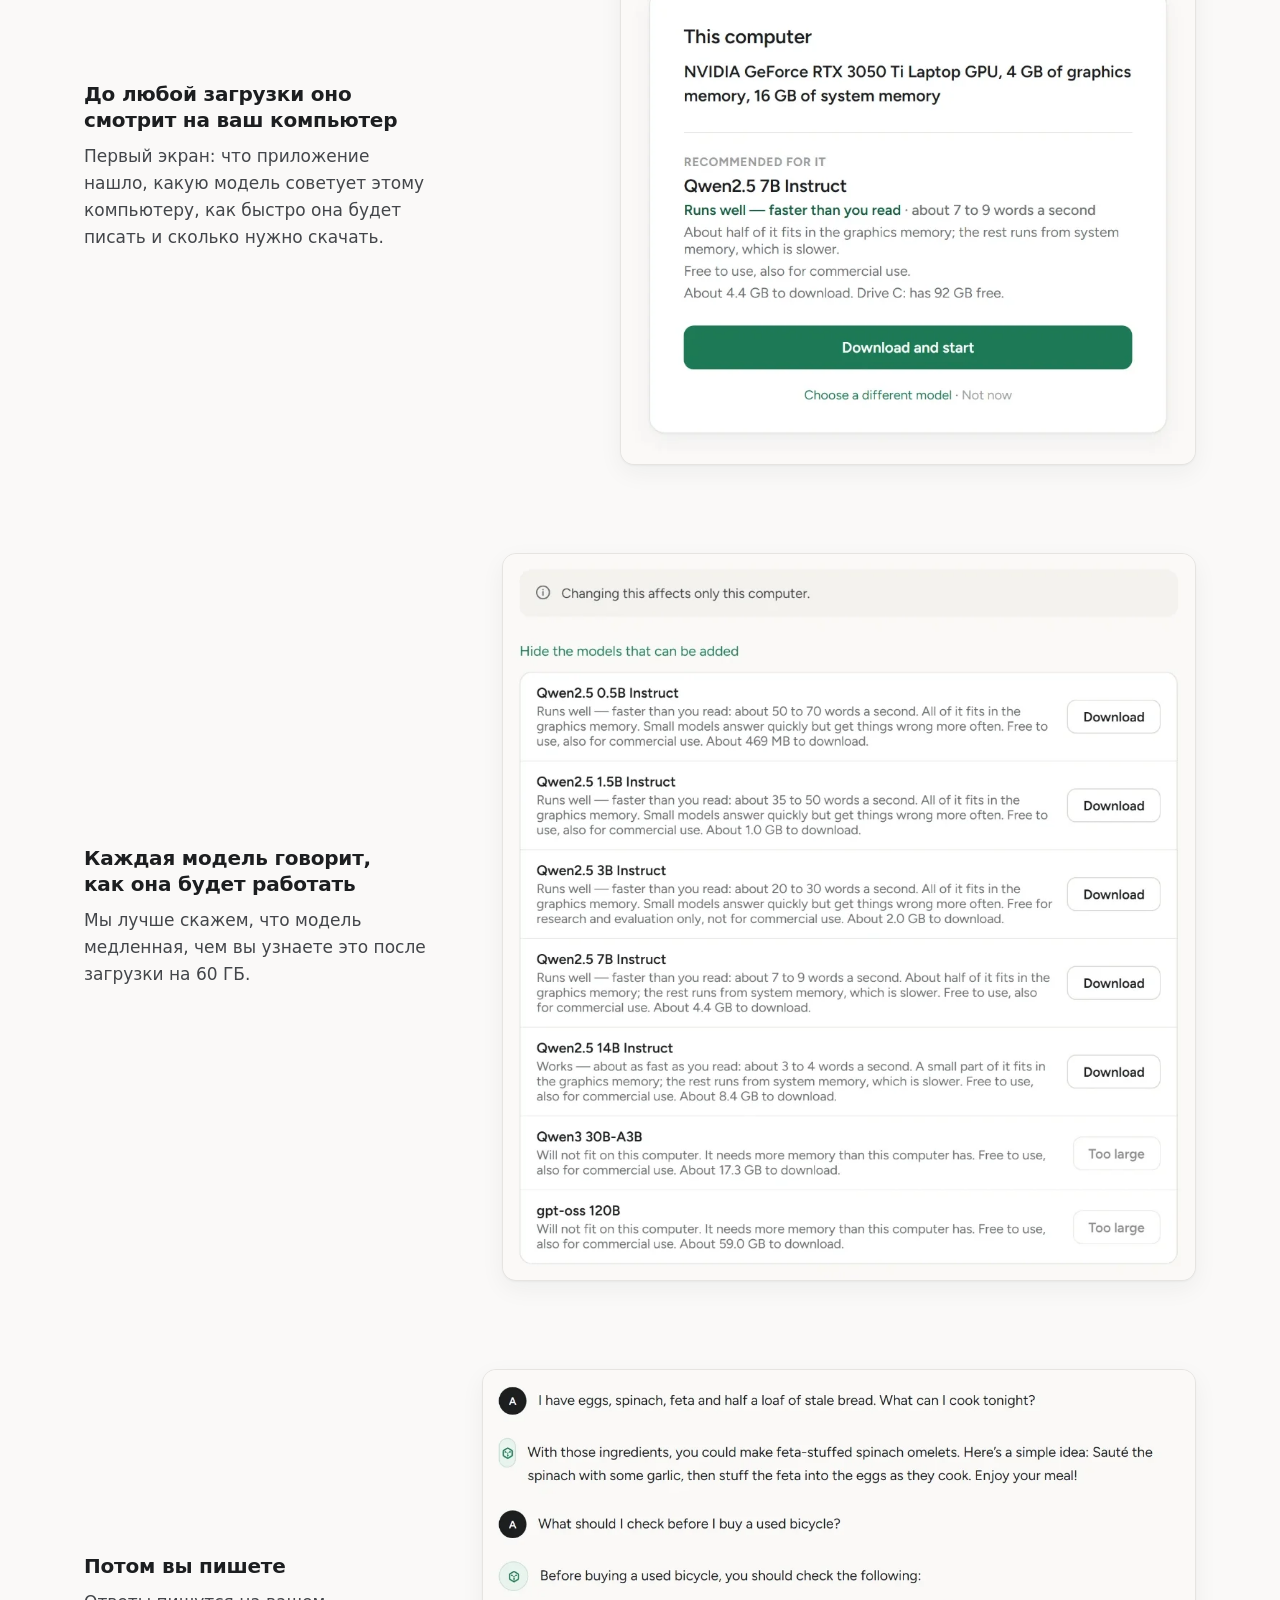
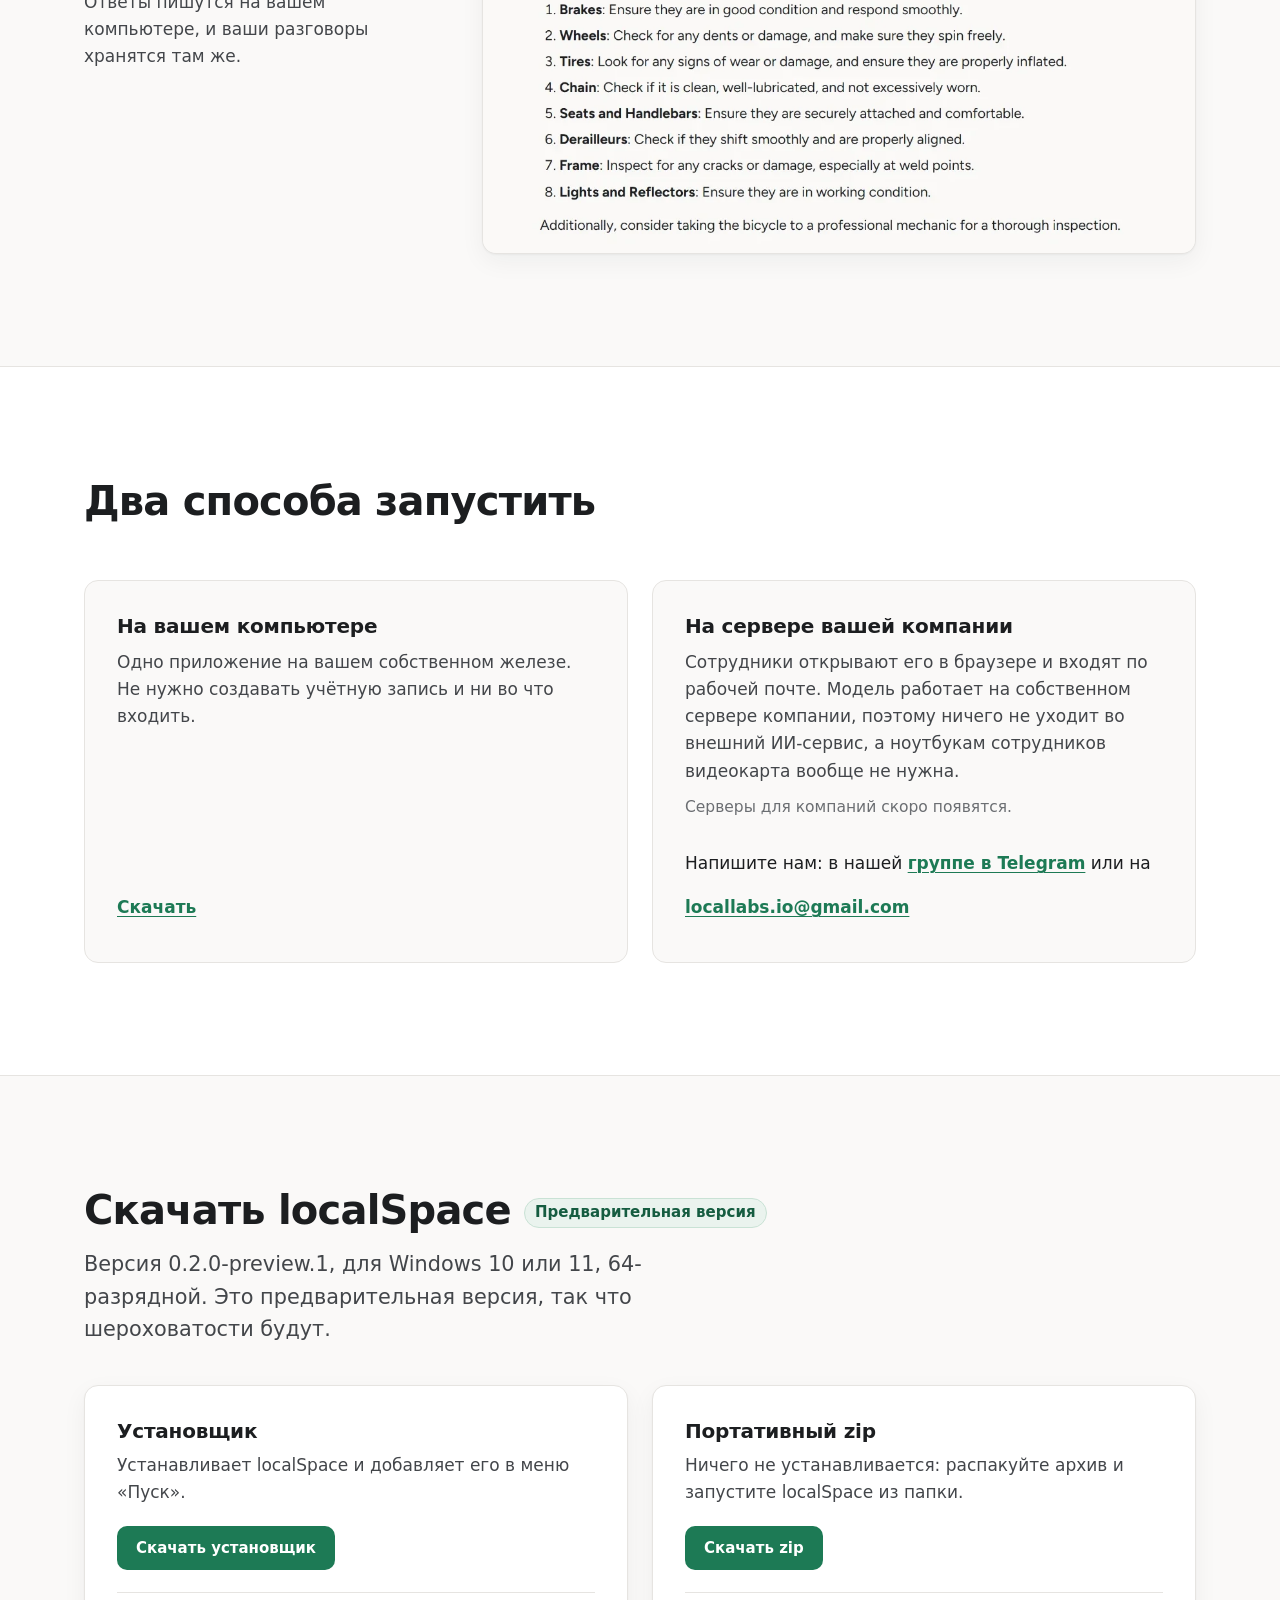
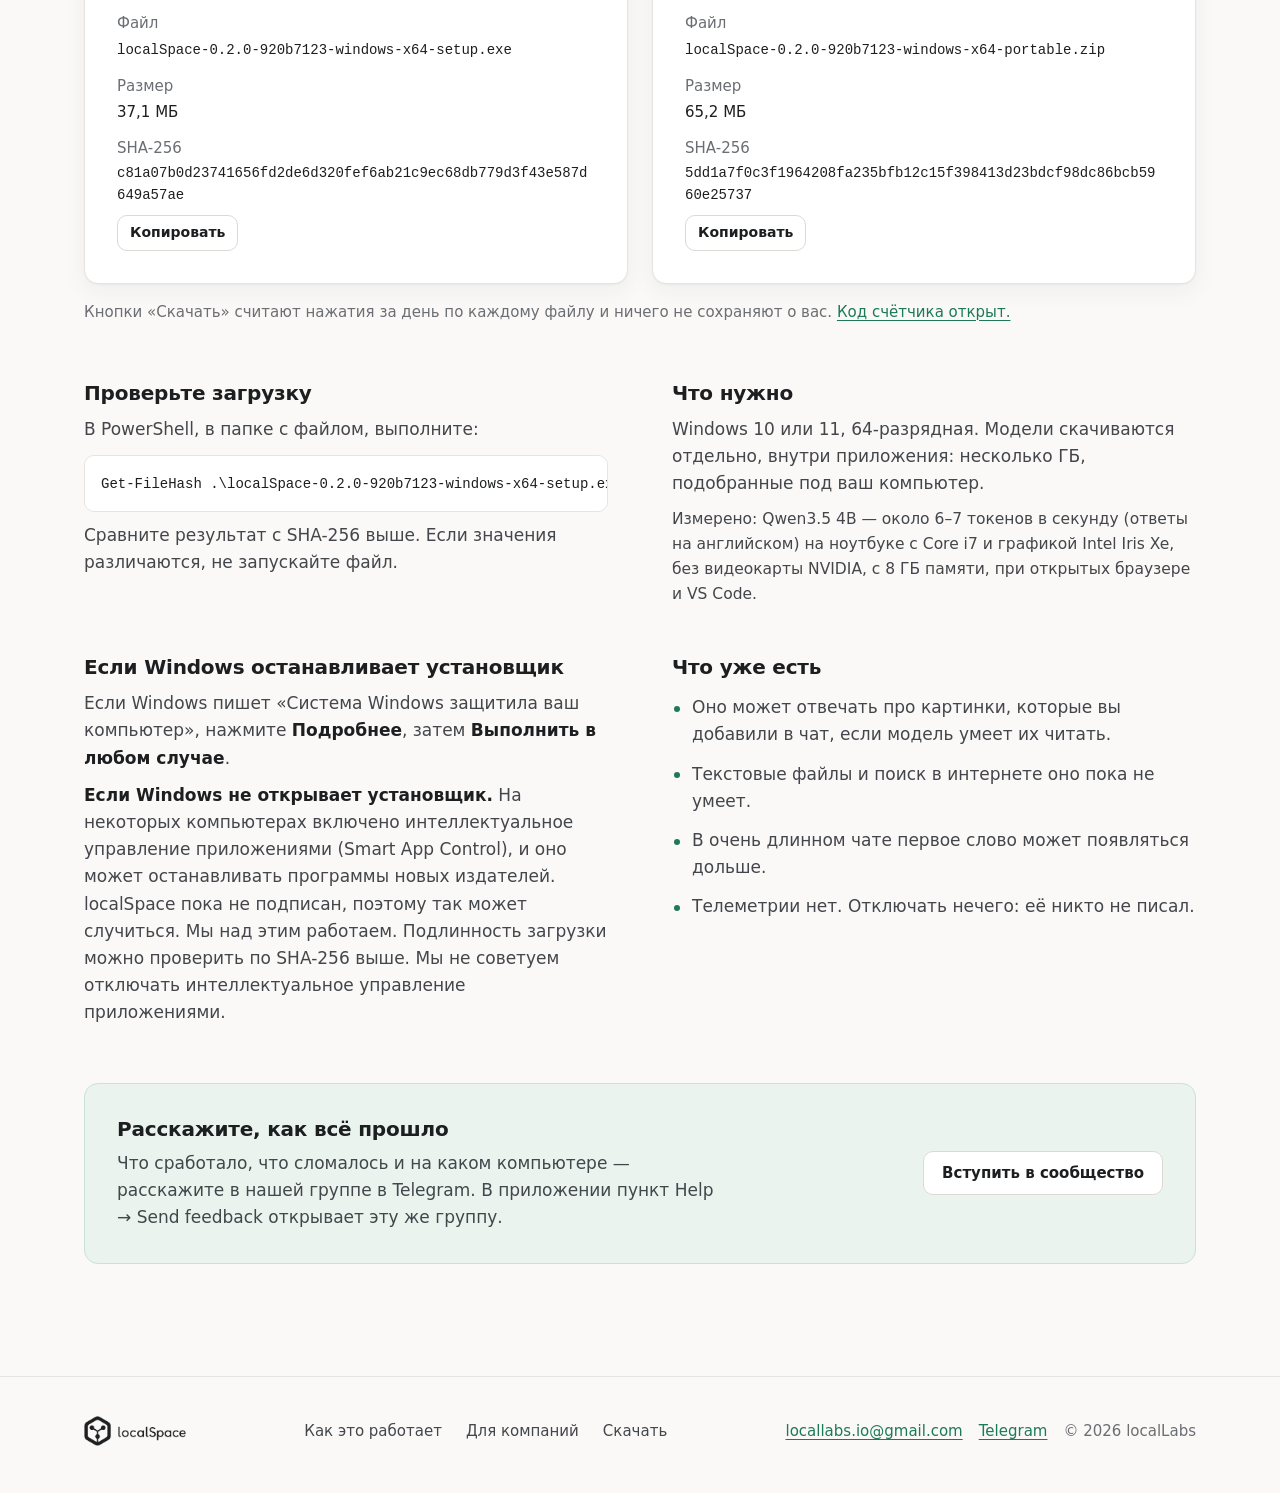
==== commit 072c3ea5: "feat: the file names, sizes and SHA-256 of v0.2.0-preview.1 Taken from the release's SHA256SUMS.txt " ====
--- a/ru/index.html
+++ b/ru/index.html
@@ -64,7 +64,7 @@
         <h1 id="hero-title"><span>Ваш компьютер может запускать свой ИИ.</span> <span>Мы скажем, насколько хорошо.</span></h1>
         <p class="lede">Ещё до загрузки приложение показывает, какая модель подходит вашему компьютеру и сколько слов в секунду она будет писать. Всё, что вы пишете, остаётся на этом компьютере.</p>
         <div class="hero-get">
-          <a class="btn btn-primary btn-big" href="https://localspace.locallabs.workers.dev/download/windows">Скачать для Windows</a>
+          <a class="btn btn-primary btn-big" href="https://localspace.locallabs-io.workers.dev/download/windows">Скачать для Windows</a>
           <p class="hero-meta">Версия 0.2.0-preview.1 <span class="tag">Предварительная версия</span> · Windows 10 или 11, 64-разрядная</p>
           <p class="hero-meta"><a href="#download">Файлы и SHA-256</a></p>
         </div>
@@ -184,21 +184,21 @@
         <article class="file">
           <h3>Установщик</h3>
           <p>Устанавливает localSpace и добавляет его в меню «Пуск».</p>
-          <a class="btn btn-primary" href="https://localspace.locallabs.workers.dev/download/windows">Скачать установщик</a>
+          <a class="btn btn-primary" href="https://localspace.locallabs-io.workers.dev/download/windows">Скачать установщик</a>
           <dl class="facts">
-            <div><dt>Файл</dt><dd><code>localSpace-0.2.0-&lt;build&gt;-windows-x64-setup.exe</code></dd></div>
-            <div><dt>Размер</dt><dd><span class="pending">появится в день публикации</span></dd></div>
-            <div><dt>SHA-256</dt><dd class="hash-row"><span class="pending">появится в день публикации</span></dd></div>
+            <div><dt>Файл</dt><dd><code>localSpace-0.2.0-920b7123-windows-x64-setup.exe</code></dd></div>
+            <div><dt>Размер</dt><dd>37,1 МБ</dd></div>
+            <div><dt>SHA-256</dt><dd class="hash-row"><code class="hash" id="sha-setup">c81a07b0d23741656fd2de6d320fef6ab21c9ec68db779d3f43e587d649a57ae</code><button class="copy" type="button" data-copy="sha-setup" hidden>Копировать</button></dd></div>
           </dl>
         </article>
         <article class="file">
           <h3>Портативный zip</h3>
           <p>Ничего не устанавливается: распакуйте архив и запустите localSpace из папки.</p>
-          <a class="btn btn-primary" href="https://localspace.locallabs.workers.dev/download/portable">Скачать zip</a>
+          <a class="btn btn-primary" href="https://localspace.locallabs-io.workers.dev/download/portable">Скачать zip</a>
           <dl class="facts">
-            <div><dt>Файл</dt><dd><code>localSpace-0.2.0-&lt;build&gt;-windows-x64-portable.zip</code></dd></div>
-            <div><dt>Размер</dt><dd><span class="pending">появится в день публикации</span></dd></div>
-            <div><dt>SHA-256</dt><dd class="hash-row"><span class="pending">появится в день публикации</span></dd></div>
+            <div><dt>Файл</dt><dd><code>localSpace-0.2.0-920b7123-windows-x64-portable.zip</code></dd></div>
+            <div><dt>Размер</dt><dd>65,2 МБ</dd></div>
+            <div><dt>SHA-256</dt><dd class="hash-row"><code class="hash" id="sha-portable">5dd1a7f0c3f1964208fa235bfb12c15f398413d23bdcf98dc86bcb5960e25737</code><button class="copy" type="button" data-copy="sha-portable" hidden>Копировать</button></dd></div>
           </dl>
         </article>
       </div>
@@ -208,7 +208,7 @@
         <div class="dl-block">
           <h3>Проверьте загрузку</h3>
           <p>В PowerShell, в папке с файлом, выполните:</p>
-          <pre class="command"><code>Get-FileHash .\localSpace-0.2.0-&lt;build&gt;-windows-x64-setup.exe -Algorithm SHA256</code></pre>
+          <pre class="command"><code>Get-FileHash .\localSpace-0.2.0-920b7123-windows-x64-setup.exe -Algorithm SHA256</code></pre>
           <p>Сравните результат с SHA-256 выше. Если значения различаются, не запускайте файл.</p>
         </div>
         <div class="dl-block">
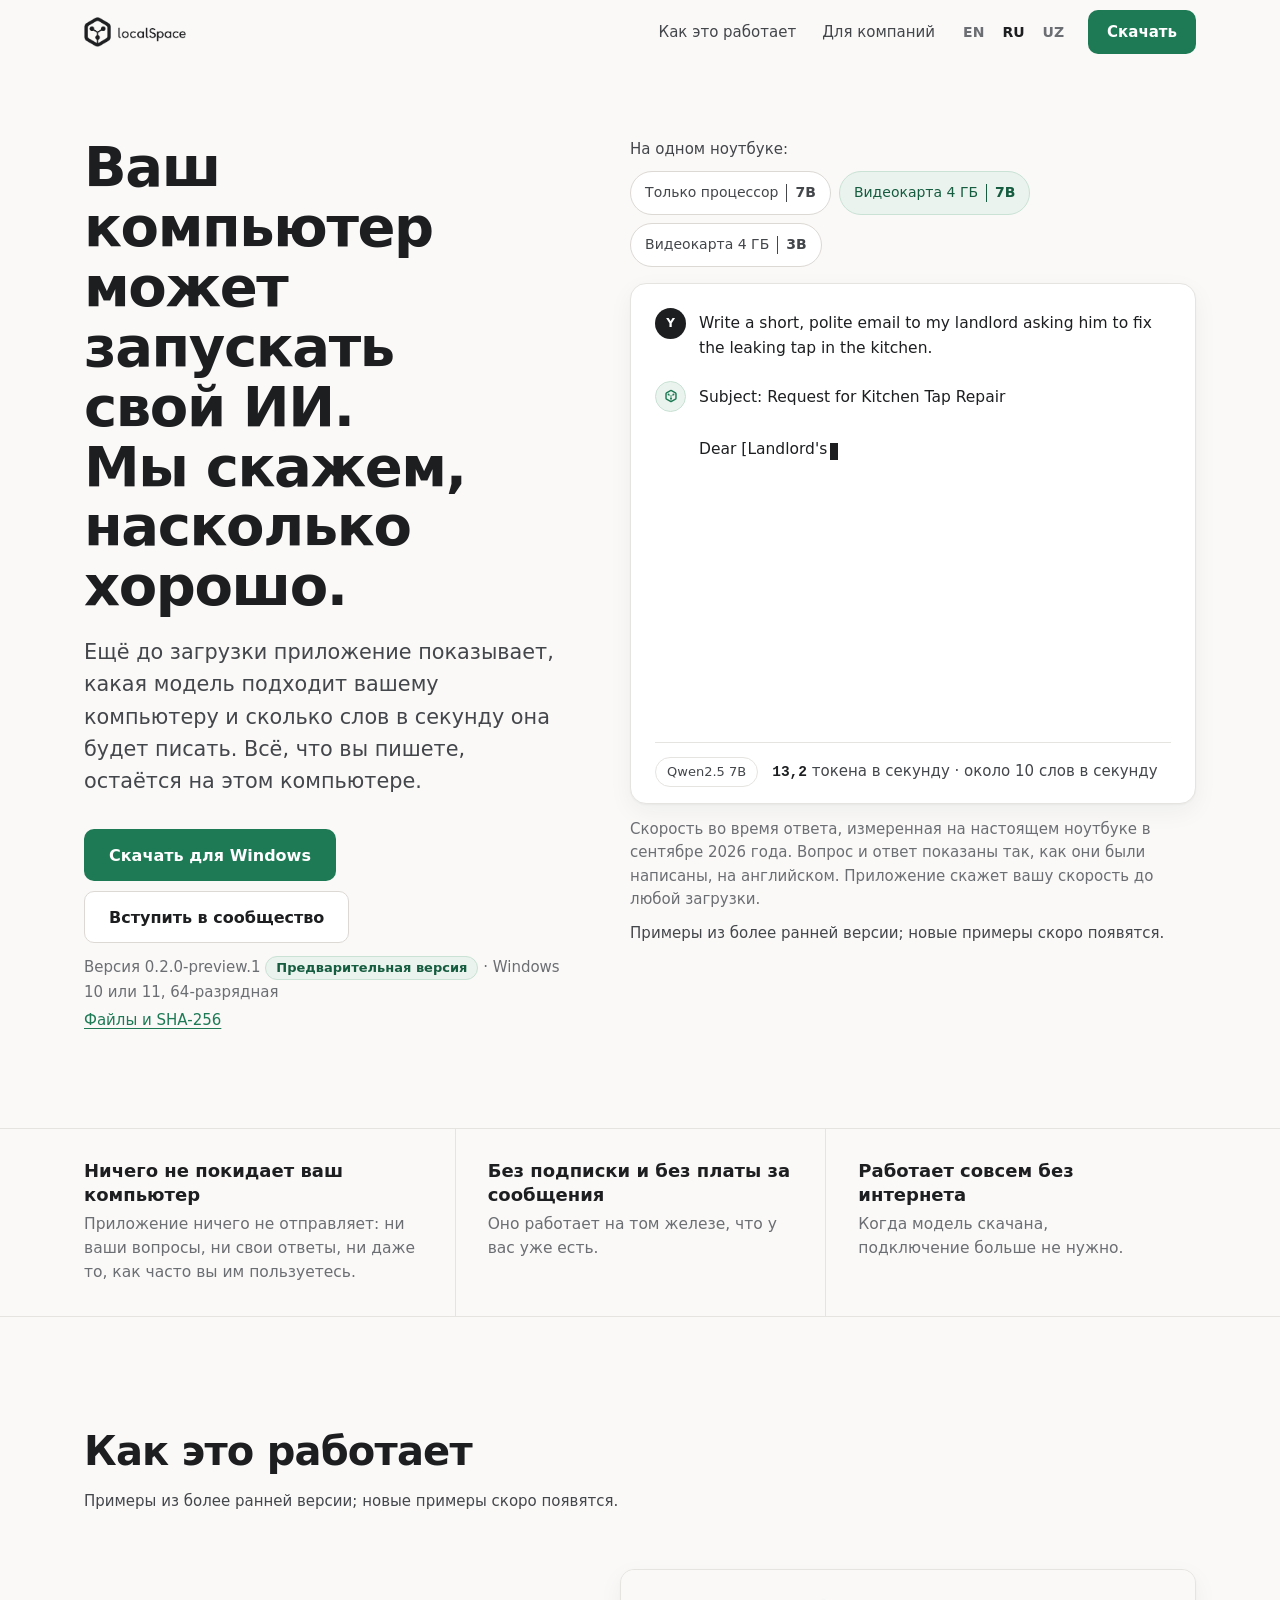
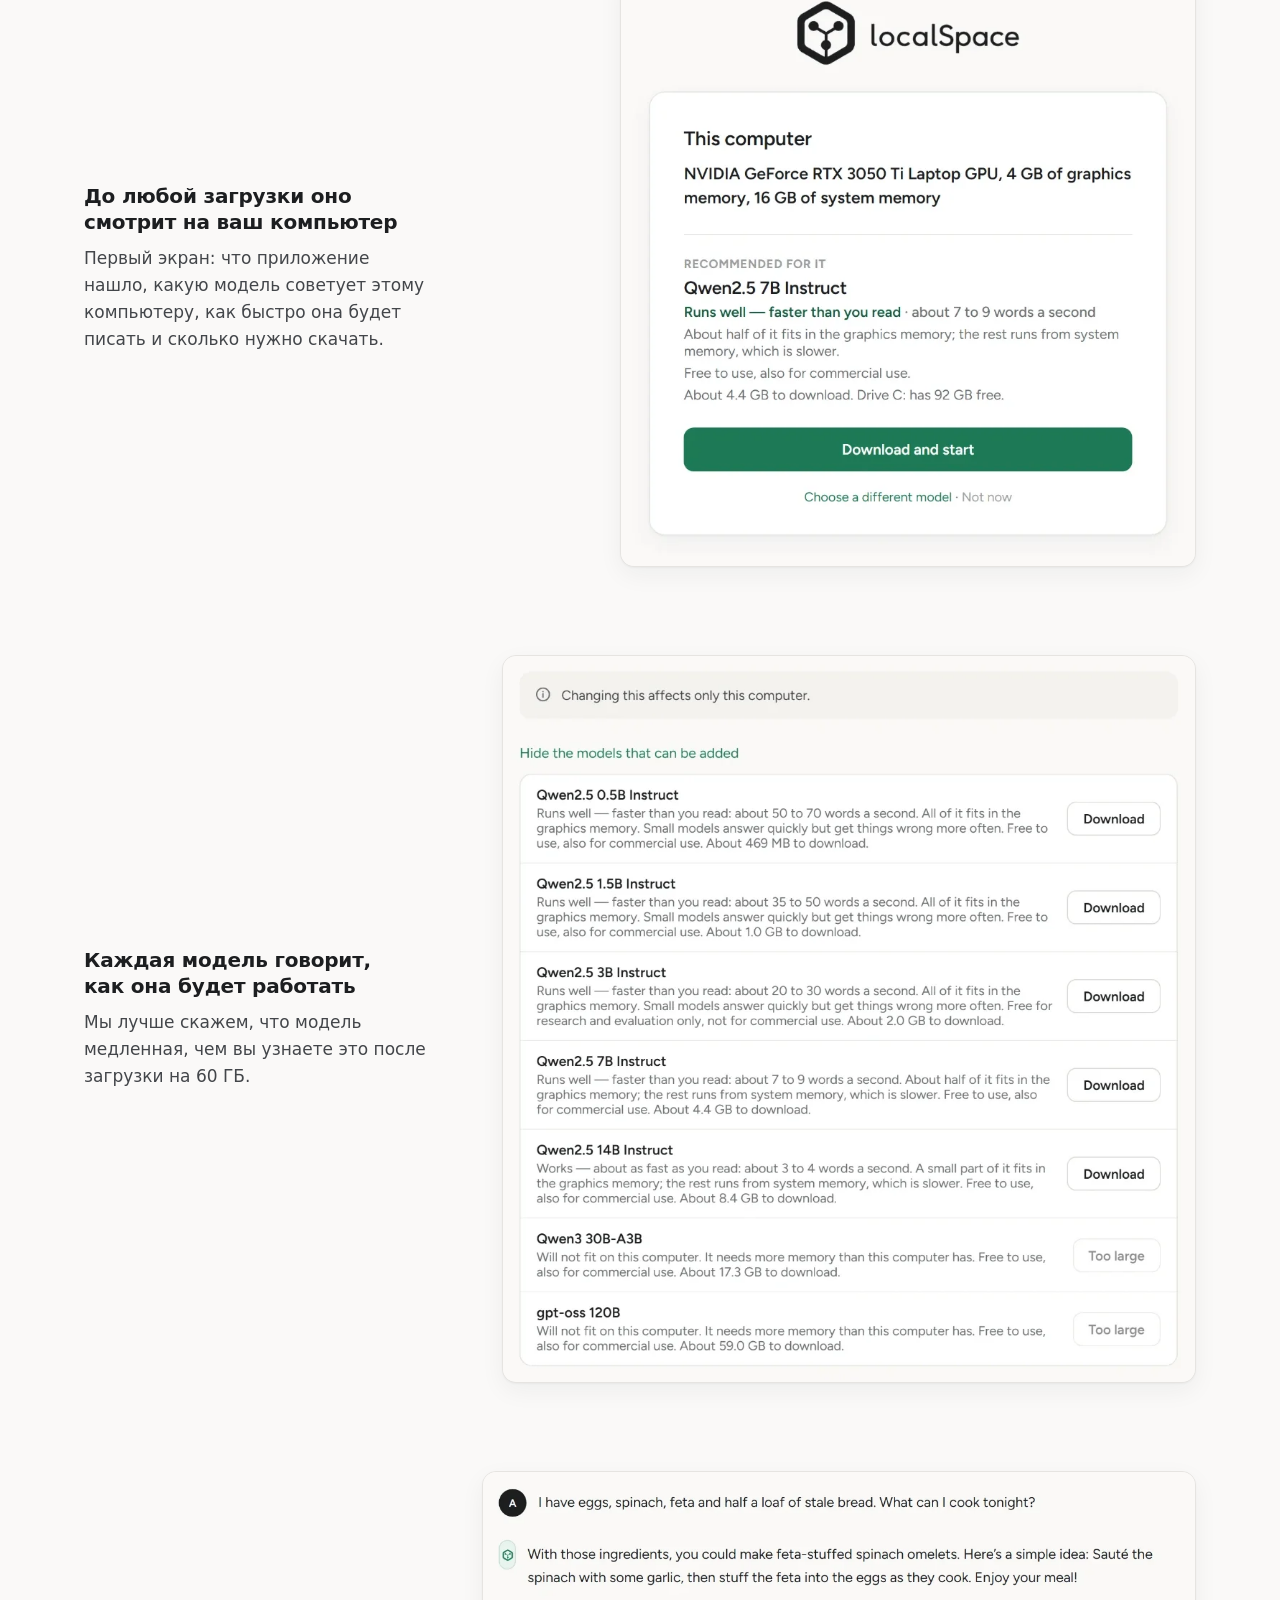
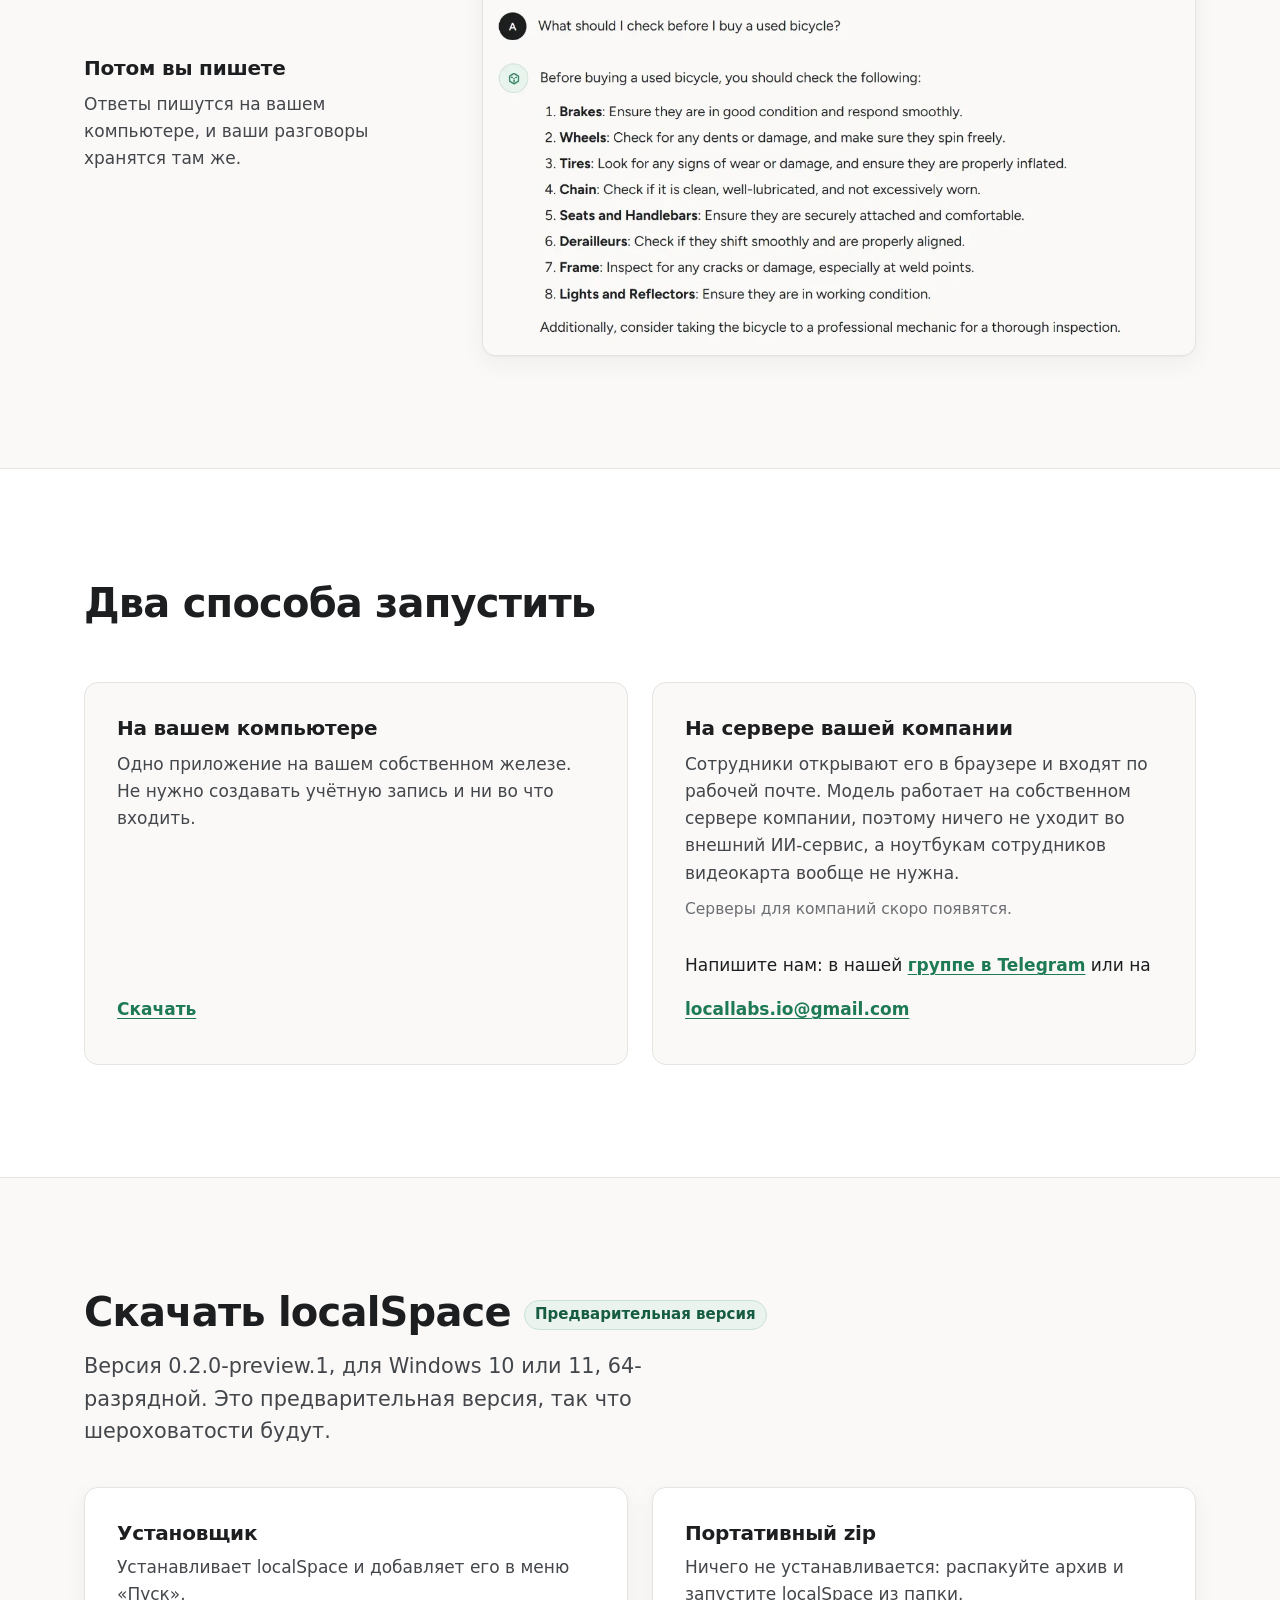
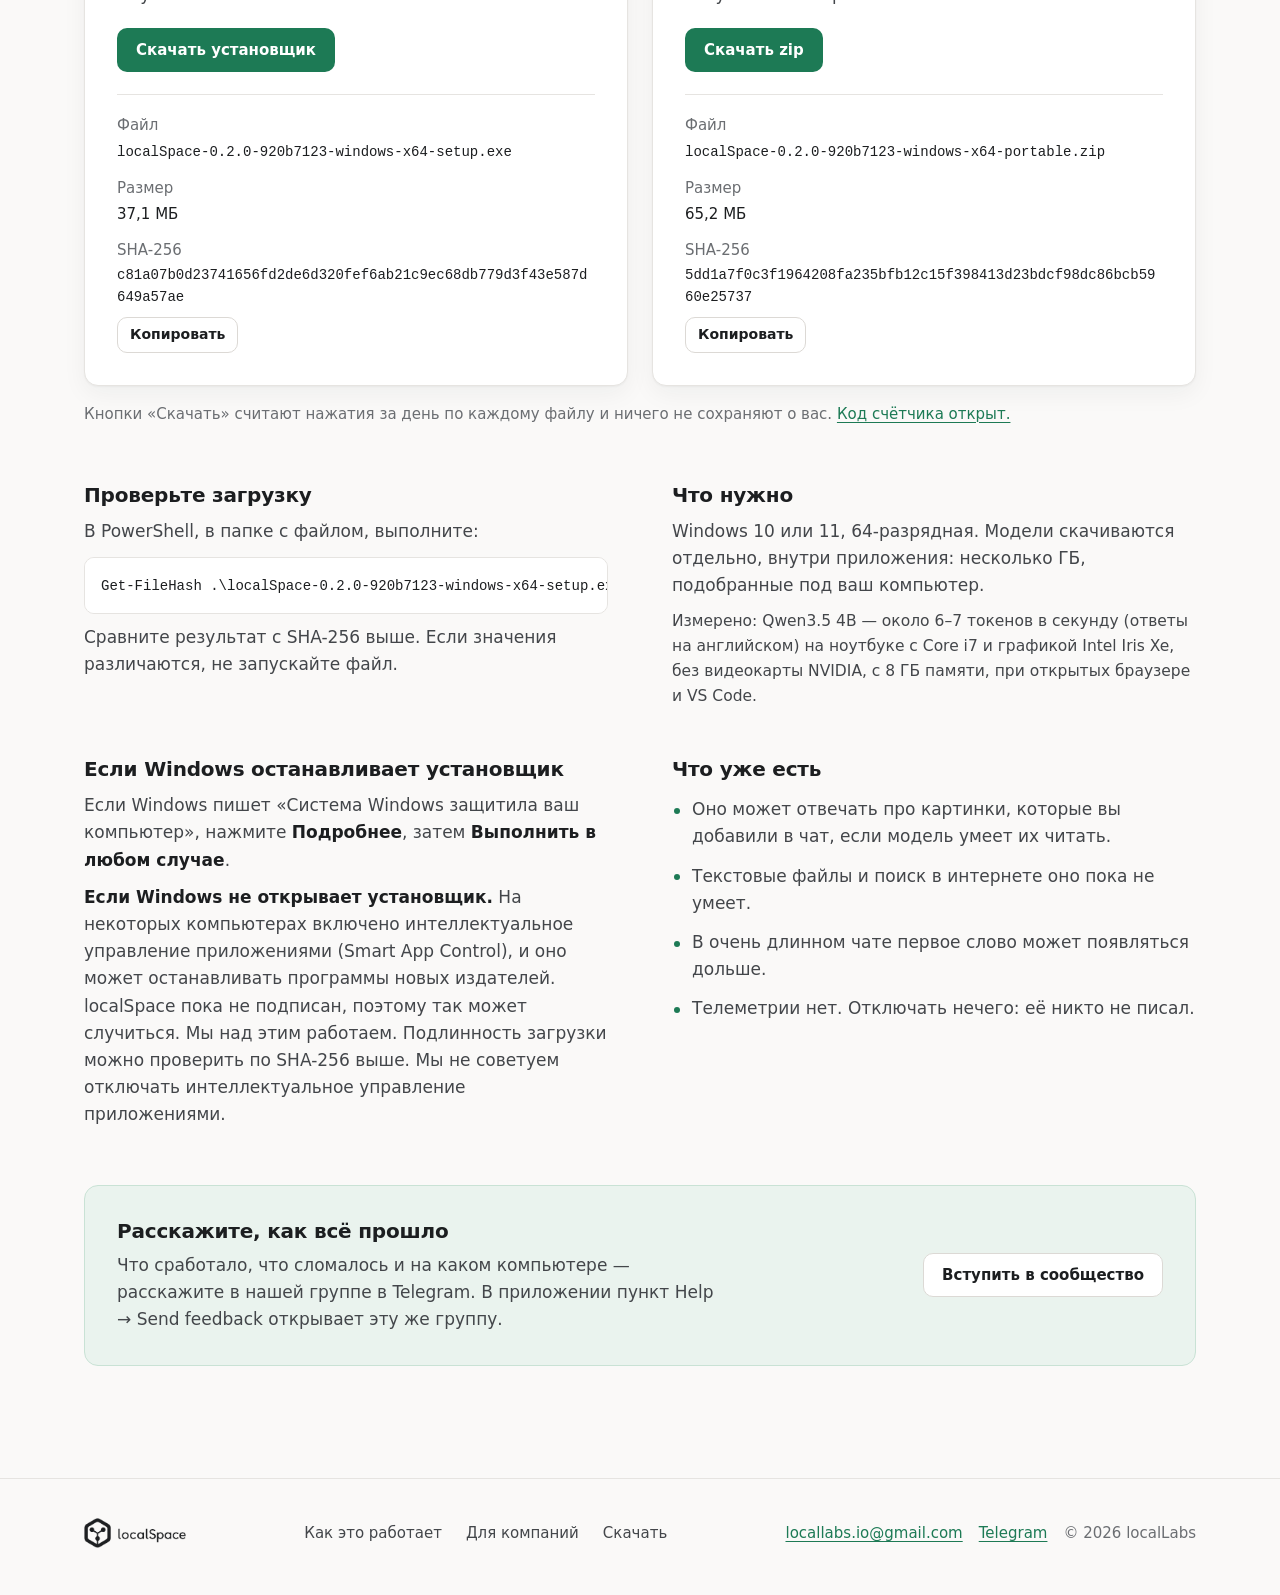
==== commit 7ea61fe9: "fix: Join our community in the hero, and the examples marked as from an earlier version The demo and" ====
--- a/ru/index.html
+++ b/ru/index.html
@@ -64,7 +64,10 @@
         <h1 id="hero-title"><span>Ваш компьютер может запускать свой ИИ.</span> <span>Мы скажем, насколько хорошо.</span></h1>
         <p class="lede">Ещё до загрузки приложение показывает, какая модель подходит вашему компьютеру и сколько слов в секунду она будет писать. Всё, что вы пишете, остаётся на этом компьютере.</p>
         <div class="hero-get">
-          <a class="btn btn-primary btn-big" href="https://localspace.locallabs-io.workers.dev/download/windows">Скачать для Windows</a>
+          <div class="hero-buttons">
+            <a class="btn btn-primary btn-big" href="https://localspace.locallabs-io.workers.dev/download/windows">Скачать для Windows</a>
+            <a class="btn btn-secondary btn-big" href="https://t.me/localSpace_discussion">Вступить в сообщество</a>
+          </div>
           <p class="hero-meta">Версия 0.2.0-preview.1 <span class="tag">Предварительная версия</span> · Windows 10 или 11, 64-разрядная</p>
           <p class="hero-meta"><a href="#download">Файлы и SHA-256</a></p>
         </div>
@@ -106,6 +109,7 @@
           </div>
         </div>
         <figcaption>Скорость во время ответа, измеренная на настоящем ноутбуке в сентябре 2026 года. Вопрос и ответ показаны так, как они были написаны, на английском. Приложение скажет вашу скорость до любой загрузки.</figcaption>
+        <p class="earlier">Примеры из более ранней версии; новые примеры скоро появятся.</p>
       </figure>
     </div>
   </section>
@@ -124,6 +128,7 @@
   <section class="section" id="how" aria-labelledby="how-title">
     <div class="wrap">
       <h2 id="how-title">Как это работает</h2>
+      <p class="earlier earlier-how">Примеры из более ранней версии; новые примеры скоро появятся.</p>
       <ol class="steps">
         <li>
           <figure class="step">
--- a/style.css
+++ b/style.css
@@ -631,6 +631,19 @@
 .tag-big { height: 30px; font-size: 15px; }
 
 .hero-get { margin-top: 32px; }
+.hero-buttons { display: flex; flex-wrap: wrap; gap: 10px; }
+
+/* Says that the demo and the screens come from an earlier version. */
+.earlier {
+  margin-top: 10px;
+  font-size: 15px;
+  font-weight: 500;
+  color: var(--ls-ink-soft);
+}
+.section > .wrap > .earlier-how { margin: -24px 0 40px; }
+@media (min-width: 1000px) {
+  .section > .wrap > .earlier-how { margin: -40px 0 56px; }
+}
 .hero-meta { margin-top: 12px; font-size: 15px; color: var(--ls-muted); }
 .hero-meta + .hero-meta { margin-top: 4px; }
 
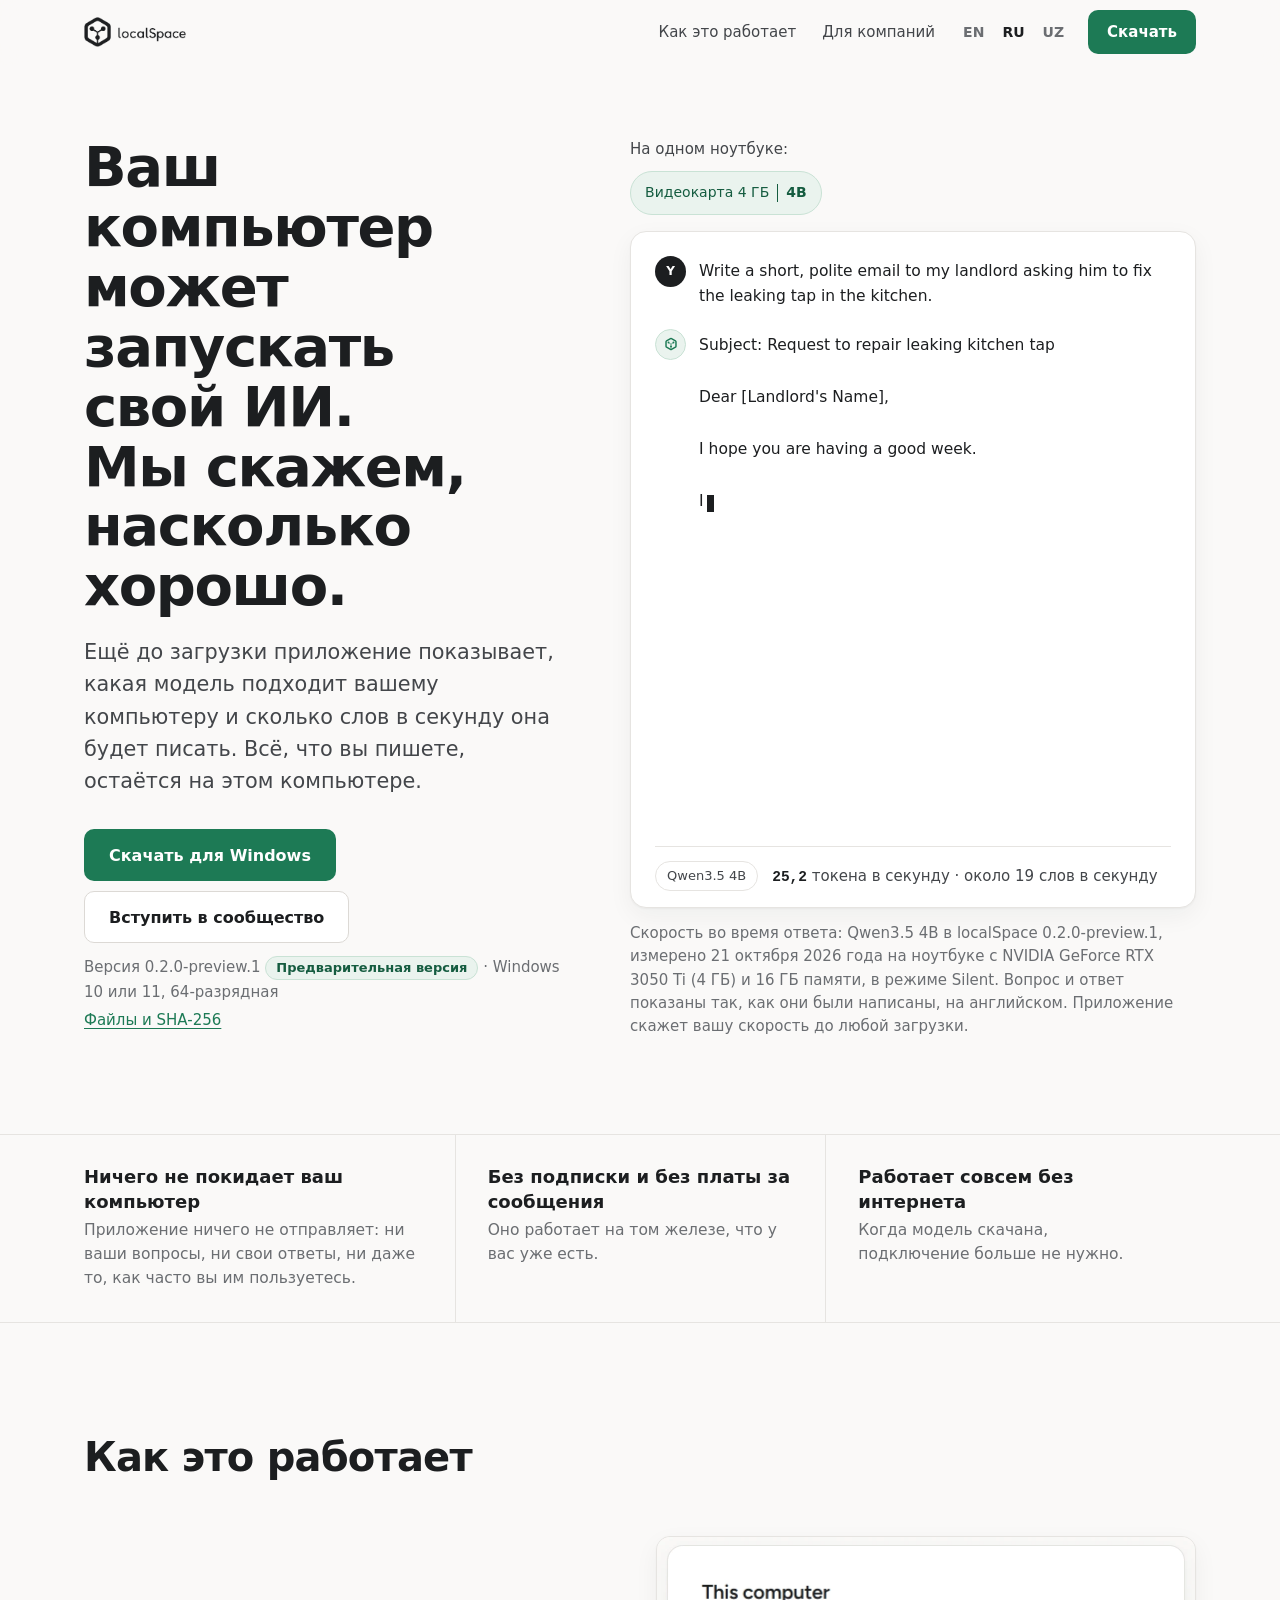
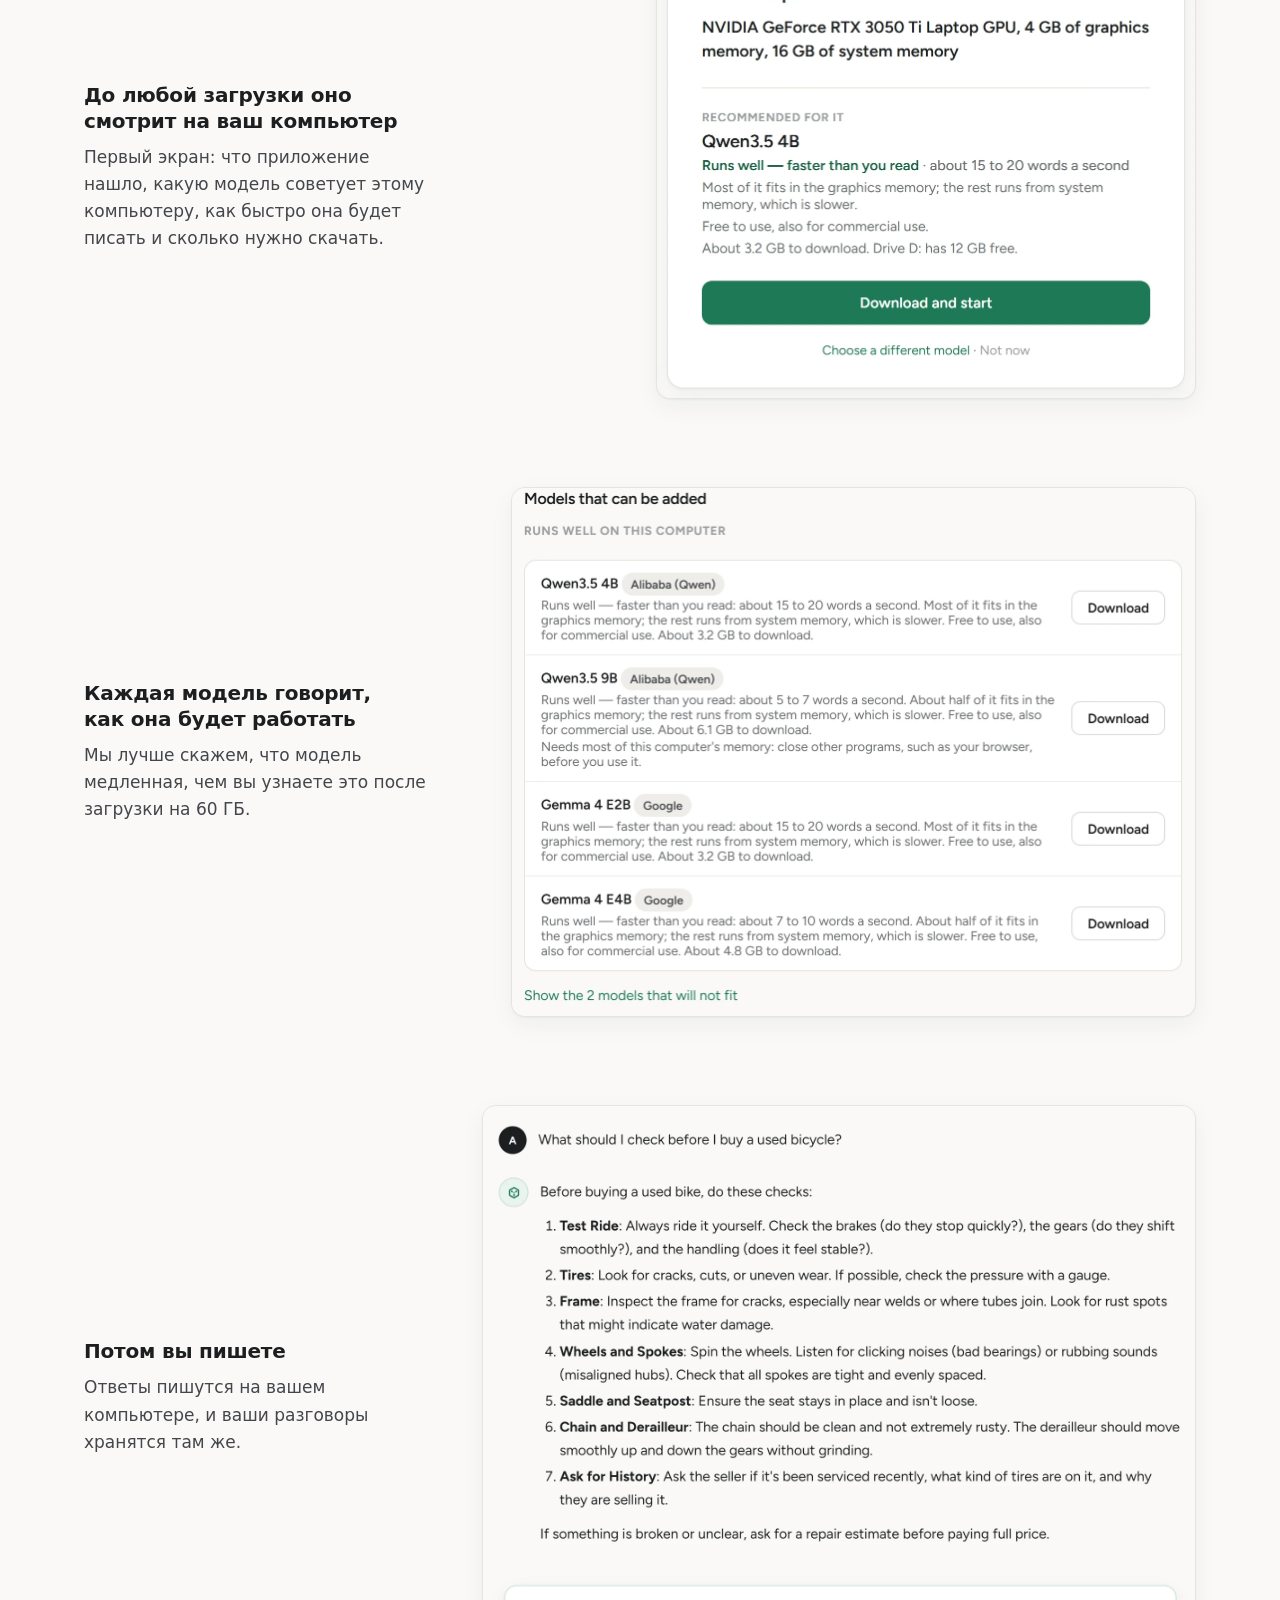
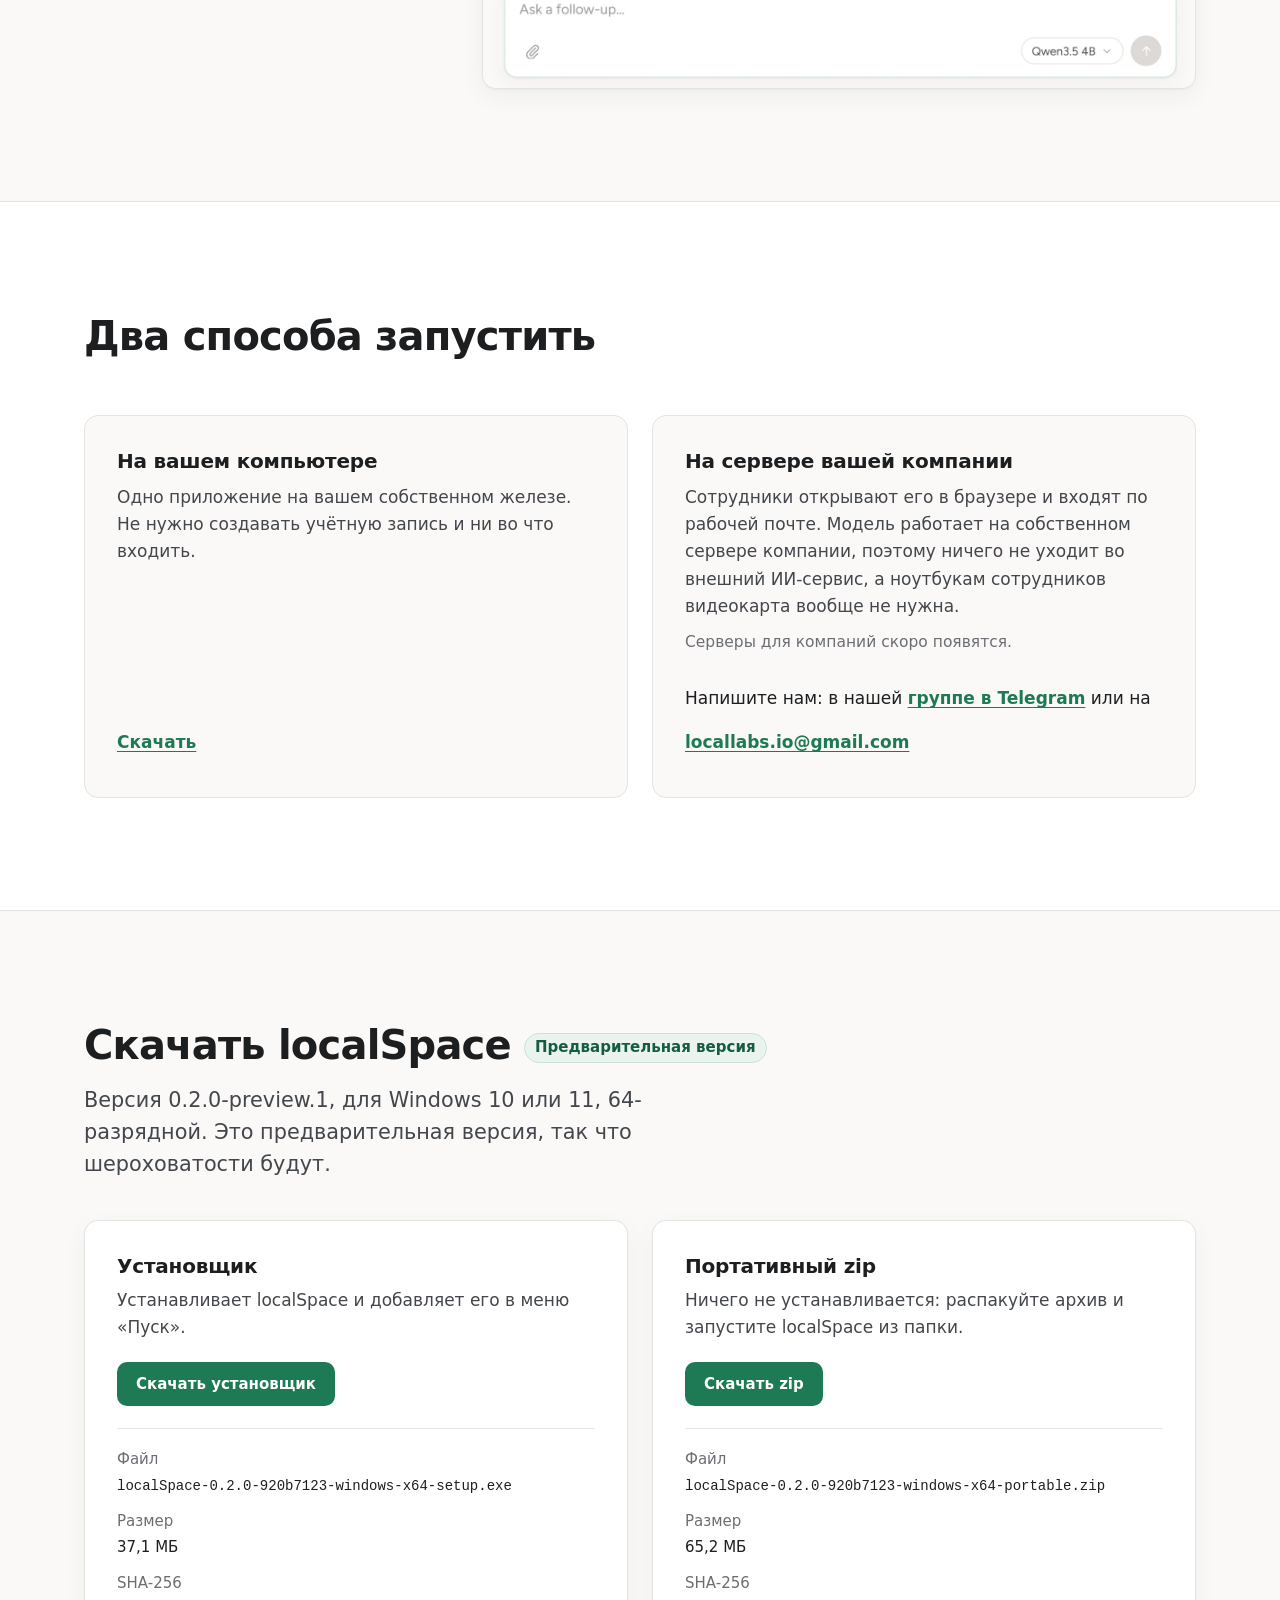
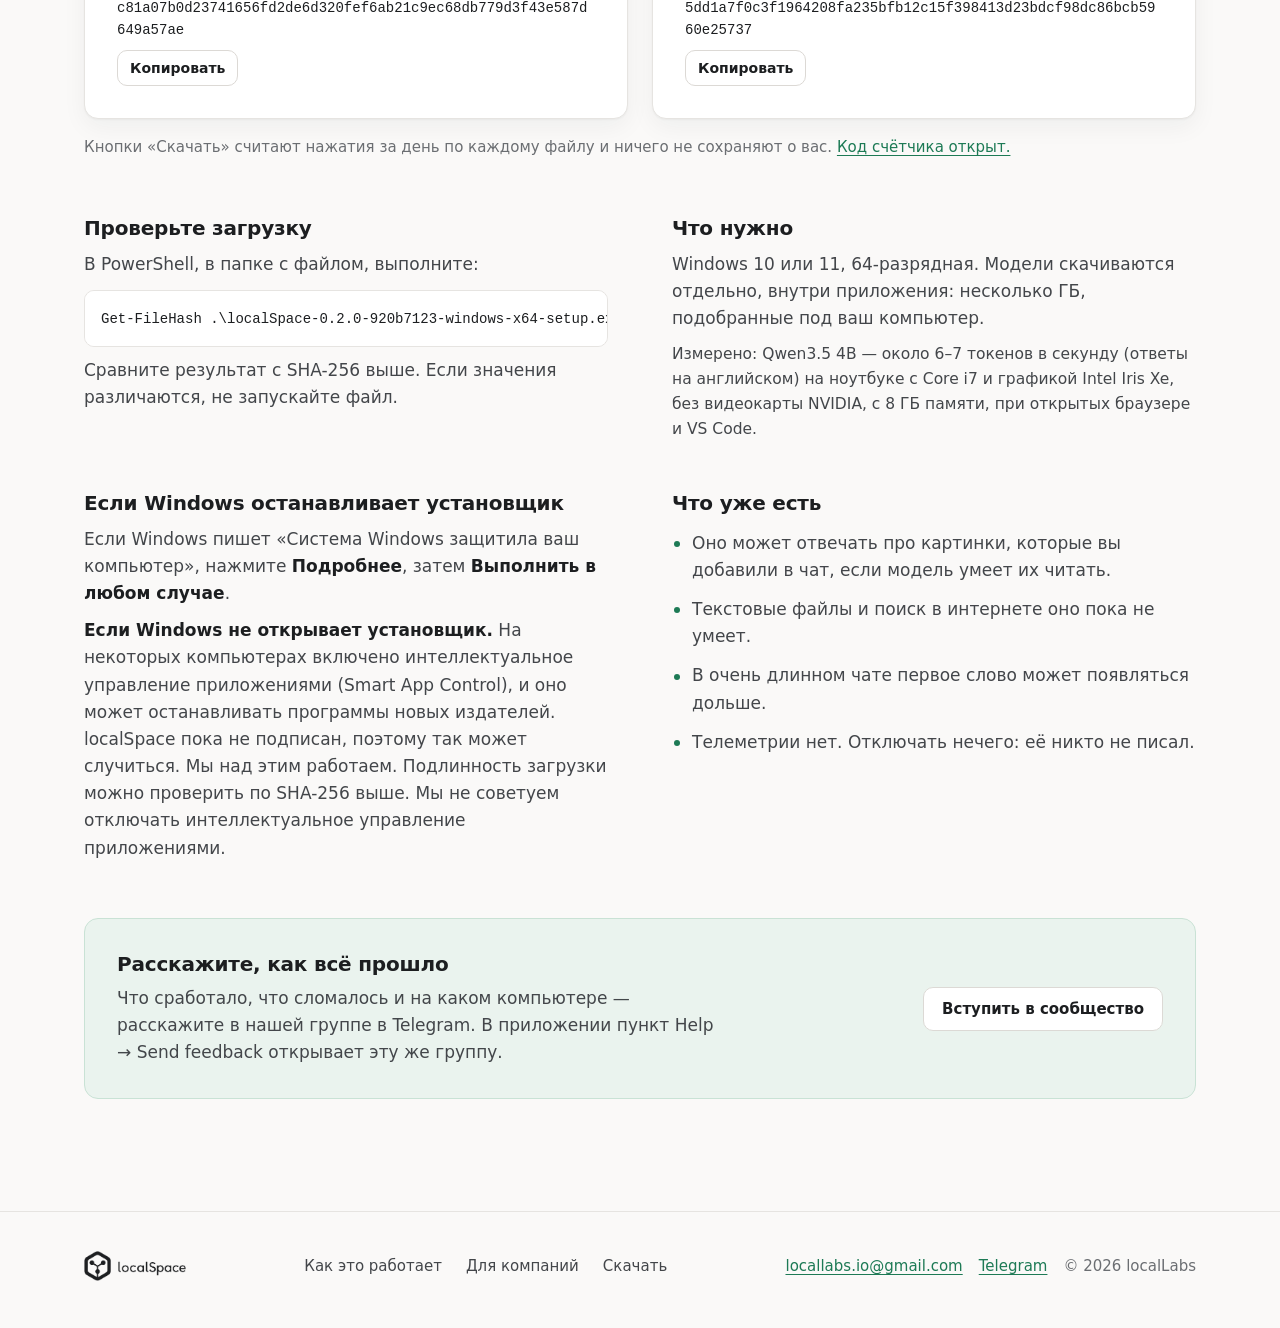
==== commit 66d9ed15: "feat: the examples retaken on Qwen3.5 4B from 0.2.0-preview.1 The demo's answer and speed (25.2 toke" ====
--- a/ru/index.html
+++ b/ru/index.html
@@ -20,7 +20,7 @@
 <meta property="og:image" content="https://linusip.github.io/localLabs/og.png">
 <meta property="og:image:width" content="1200">
 <meta property="og:image:height" content="630">
-<meta property="og:image:alt" content="The localSpace logo and the words: Your computer can run its own AI. We will tell you how well. Below them, three speeds measured on one laptop: 9.5, 13.2 and 40.5 tokens a second.">
+<meta property="og:image:alt" content="The localSpace logo and the words: Your computer can run its own AI. We will tell you how well. Below them, one speed measured on one laptop: Qwen3.5 4B, 25.2 tokens a second, with a 4 GB graphics card.">
 <meta name="twitter:card" content="summary_large_image">
 <meta name="twitter:title" content="Ваш компьютер может запускать свой ИИ. Мы скажем, насколько хорошо.">
 <meta name="twitter:description" content="localSpace смотрит на ваш компьютер, советует подходящую ему модель и ещё до загрузки говорит, как быстро она будет писать. Всё, что вы пишете, остаётся на вашем компьютере.">
@@ -77,9 +77,7 @@
         <div class="demo-pick" data-demo-pick hidden>
           <p class="demo-label" id="demo-label">На одном ноутбуке:</p>
           <div class="chips" role="group" aria-labelledby="demo-label">
-            <button class="chip" type="button" aria-pressed="false" data-tps="9.5" data-model="Qwen2.5 7B">Только процессор <span class="chip-model">7B</span></button>
-            <button class="chip" type="button" aria-pressed="true" data-tps="13.2" data-model="Qwen2.5 7B">Видеокарта 4 ГБ <span class="chip-model">7B</span></button>
-            <button class="chip" type="button" aria-pressed="false" data-tps="40.5" data-model="Qwen2.5 3B">Видеокарта 4 ГБ <span class="chip-model">3B</span></button>
+            <button class="chip" type="button" aria-pressed="true" data-tps="25.2" data-model="Qwen3.5 4B">Видеокарта 4 ГБ <span class="chip-model">4B</span></button>
           </div>
         </div>
         <div class="panel">
@@ -91,25 +89,30 @@
             <div class="msg" lang="en">
               <span class="avatar avatar-model" aria-hidden="true"><svg viewBox="0 0 256 256" focusable="false"><g fill="none" stroke="currentColor" stroke-linecap="round" stroke-linejoin="round"><path d="M136.4 40.85 199.27 77.15A16.8 16.8 0 0 1 207.67 91.7V164.3A16.8 16.8 0 0 1 199.27 178.85L136.4 215.15A16.8 16.8 0 0 1 119.6 215.15L56.73 178.85A16.8 16.8 0 0 1 48.33 164.3V91.7A16.8 16.8 0 0 1 56.73 77.15L119.6 40.85A16.8 16.8 0 0 1 136.4 40.85Z" stroke-width="23.3"/><path d="M88.5 105.3 128 131.2 167.5 105.3" stroke-width="9.1"/><path d="M128 131.2V208.3" stroke-width="9.1"/></g><g fill="currentColor"><circle cx="88.5" cy="105.3" r="15.5"/><circle cx="167.5" cy="105.3" r="15.5"/><circle cx="128" cy="168.2" r="15.5"/></g></svg></span>
               <div class="msg-body">
-                <p class="answer" data-demo-answer>Subject: Request for Kitchen Tap Repair
+                <p class="answer" data-demo-answer>Subject: Request to repair leaking kitchen tap
 
 Dear [Landlord's Name],
 
-I hope this email finds you well. I am writing to bring to your attention a small issue in the kitchen. The tap seems to be leaking, which is a bit concerning. I believe it would be best if you could have a look at it and arrange for it to be fixed at your earliest convenience.
-
-Thank you for your prompt attention to this matter.
-
-Best regards,</p>
+I hope you are having a good week.
+
+I am writing to kindly ask if it would be possible to have the leaking tap in the kitchen fixed at your earliest convenience. The water is running continuously, which is causing some inconvenience and potential damage to the countertop.
+
+Please let me know what steps we need to take next or if you require any further information from my side.
+
+Thank you for your time and assistance.
+
+Best regards,
+[Your Name]
+[Your Address/Unit Number]</p>
               </div>
             </div>
           </div>
           <div class="panel-foot">
-            <span class="model-chip" data-demo-model>Qwen2.5 7B</span>
-            <p class="rate" data-demo-rate data-rate="{t} токена в секунду · около {w} слов в секунду" aria-live="polite"><span class="num">13,2</span> токена в секунду · около 10 слов в секунду</p>
-          </div>
-        </div>
-        <figcaption>Скорость во время ответа, измеренная на настоящем ноутбуке в сентябре 2026 года. Вопрос и ответ показаны так, как они были написаны, на английском. Приложение скажет вашу скорость до любой загрузки.</figcaption>
-        <p class="earlier">Примеры из более ранней версии; новые примеры скоро появятся.</p>
+            <span class="model-chip" data-demo-model>Qwen3.5 4B</span>
+            <p class="rate" data-demo-rate data-rate="{t} токена в секунду · около {w} слов в секунду" aria-live="polite"><span class="num">25,2</span> токена в секунду · около 19 слов в секунду</p>
+          </div>
+        </div>
+        <figcaption>Скорость во время ответа: Qwen3.5 4B в localSpace 0.2.0-preview.1, измерено 21 октября 2026 года на ноутбуке с NVIDIA GeForce RTX 3050 Ti (4 ГБ) и 16 ГБ памяти, в режиме Silent. Вопрос и ответ показаны так, как они были написаны, на английском. Приложение скажет вашу скорость до любой загрузки.</figcaption>
       </figure>
     </div>
   </section>
@@ -128,7 +131,6 @@
   <section class="section" id="how" aria-labelledby="how-title">
     <div class="wrap">
       <h2 id="how-title">Как это работает</h2>
-      <p class="earlier earlier-how">Примеры из более ранней версии; новые примеры скоро появятся.</p>
       <ol class="steps">
         <li>
           <figure class="step">
@@ -136,7 +138,7 @@
               <h3>До любой загрузки оно смотрит на ваш компьютер</h3>
               <p>Первый экран: что приложение нашло, какую модель советует этому компьютеру, как быстро она будет писать и сколько нужно скачать.</p>
             </figcaption>
-            <img class="shot" src="../shots/first-run.webp" width="576" height="598" loading="lazy" decoding="async" alt="Первый экран localSpace на английском. В разделе «Этот компьютер»: NVIDIA GeForce RTX 3050 Ti Laptop GPU, 4 ГБ видеопамяти, 16 ГБ оперативной памяти. Рекомендовано: Qwen2.5 7B Instruct, работает хорошо, быстрее, чем вы читаете, около 7–9 слов в секунду. Около половины модели помещается в видеопамять, остальное работает из оперативной памяти, а это медленнее. Бесплатно, в том числе для коммерческого использования. Скачать около 4,4 ГБ; на диске C: свободно 92 ГБ. Кнопка «Скачать и начать».">
+            <img class="shot" src="../shots/first-run.webp" width="540" height="463" loading="lazy" decoding="async" alt="Первый экран localSpace 0.2.0-preview.1 на английском. В разделе «Этот компьютер»: NVIDIA GeForce RTX 3050 Ti Laptop GPU, 4 ГБ видеопамяти, 16 ГБ оперативной памяти. Рекомендовано: Qwen3.5 4B, работает хорошо, быстрее, чем вы читаете, около 15–20 слов в секунду. Большая часть модели помещается в видеопамять, остальное работает из оперативной памяти, а это медленнее. Бесплатно, в том числе для коммерческого использования. Скачать около 3,2 ГБ; на диске D: свободно 12 ГБ. Кнопка «Скачать и начать».">
           </figure>
         </li>
         <li>
@@ -145,7 +147,7 @@
               <h3>Каждая модель говорит, как она будет работать</h3>
               <p>Мы лучше скажем, что модель медленная, чем вы узнаете это после загрузки на 60 ГБ.</p>
             </figcaption>
-            <img class="shot" src="../shots/models.webp" width="694" height="728" loading="lazy" decoding="async" alt="Список моделей в настройках localSpace на английском, у каждой — как она будет работать на этом компьютере, ещё до загрузки. Qwen2.5 0.5B Instruct: работает хорошо, быстрее, чем вы читаете, около 50–70 слов в секунду. Qwen2.5 1.5B Instruct: работает хорошо, около 35–50 слов в секунду. Qwen2.5 3B Instruct: работает хорошо, около 20–30 слов в секунду; бесплатно только для исследований и оценки, не для коммерческого использования. Qwen2.5 7B Instruct: работает хорошо, около 7–9 слов в секунду. Qwen2.5 14B Instruct: работает примерно с вашей скоростью чтения, около 3–4 слов в секунду. Qwen3 30B-A3B: не поместится на этом компьютере; скачать около 17,3 ГБ. gpt-oss 120B: не поместится на этом компьютере; скачать около 59,0 ГБ.">
+            <img class="shot" src="../shots/models.webp" width="685" height="530" loading="lazy" decoding="async" alt="Модели, которые можно добавить, в настройках localSpace на английском, в разделе «Хорошо работает на этом компьютере»; у каждой — как она будет работать здесь, ещё до загрузки. Qwen3.5 4B от Alibaba (Qwen): около 15–20 слов в секунду, скачать около 3,2 ГБ. Qwen3.5 9B: около 5–7 слов в секунду, около 6,1 ГБ; ей нужна почти вся память компьютера, поэтому перед работой закройте другие программы, например браузер. Gemma 4 E2B от Google: около 15–20 слов в секунду, около 3,2 ГБ. Gemma 4 E4B: около 7–10 слов в секунду, около 4,8 ГБ. Все бесплатны, в том числе для коммерческого использования. Под списком: «Показать 2 модели, которые не поместятся».">
           </figure>
         </li>
         <li>
@@ -154,7 +156,7 @@
               <h3>Потом вы пишете</h3>
               <p>Ответы пишутся на вашем компьютере, и ваши разговоры хранятся там же.</p>
             </figcaption>
-            <img class="shot" src="../shots/chat.webp" width="795" height="540" loading="lazy" decoding="async" alt="Разговор в localSpace на английском. Вопрос: у меня есть яйца, шпинат, фета и полбуханки чёрствого хлеба; что приготовить на ужин? Модель предлагает омлет со шпинатом и фетой: обжарить шпинат с чесноком и добавить фету в яйца во время готовки. Вопрос: что проверить перед покупкой подержанного велосипеда? Модель перечисляет восемь пунктов, от тормозов, колёс и шин до цепи, переключателей, рамы и фонарей, и советует ещё показать велосипед мастеру.">
+            <img class="shot" src="../shots/chat.webp" width="792" height="648" loading="lazy" decoding="async" alt="Разговор в localSpace с Qwen3.5 4B на английском. Вопрос: что проверить перед покупкой подержанного велосипеда? Модель перечисляет семь проверок: пробная поездка (тормоза, передачи, управление), шины, рама (трещины и ржавчина), колёса и спицы, седло и подседельный штырь, цепь и переключатель, история велосипеда. И в конце: если что-то сломано или непонятно, узнайте цену ремонта, прежде чем платить полную стоимость.">
           </figure>
         </li>
       </ol>
--- a/style.css
+++ b/style.css
@@ -633,17 +633,6 @@
 .hero-get { margin-top: 32px; }
 .hero-buttons { display: flex; flex-wrap: wrap; gap: 10px; }
 
-/* Says that the demo and the screens come from an earlier version. */
-.earlier {
-  margin-top: 10px;
-  font-size: 15px;
-  font-weight: 500;
-  color: var(--ls-ink-soft);
-}
-.section > .wrap > .earlier-how { margin: -24px 0 40px; }
-@media (min-width: 1000px) {
-  .section > .wrap > .earlier-how { margin: -40px 0 56px; }
-}
 .hero-meta { margin-top: 12px; font-size: 15px; color: var(--ls-muted); }
 .hero-meta + .hero-meta { margin-top: 4px; }
 
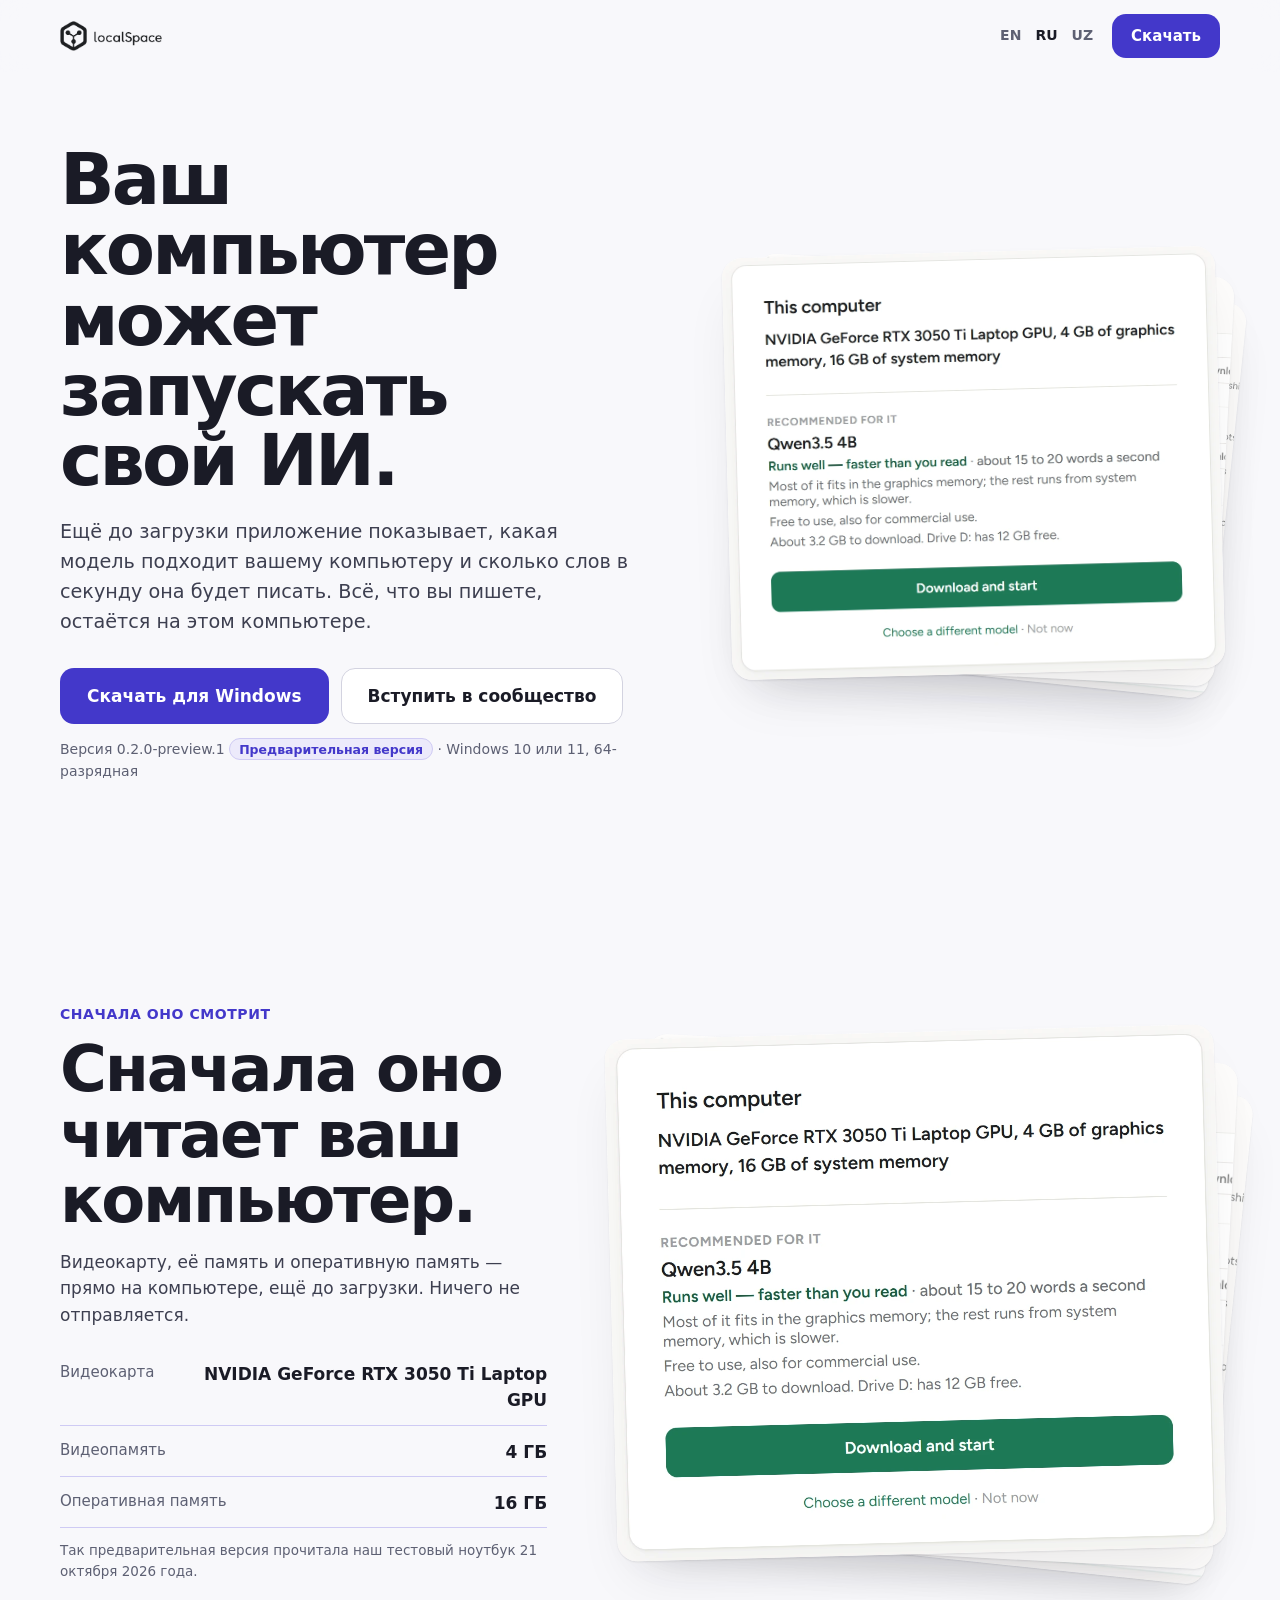
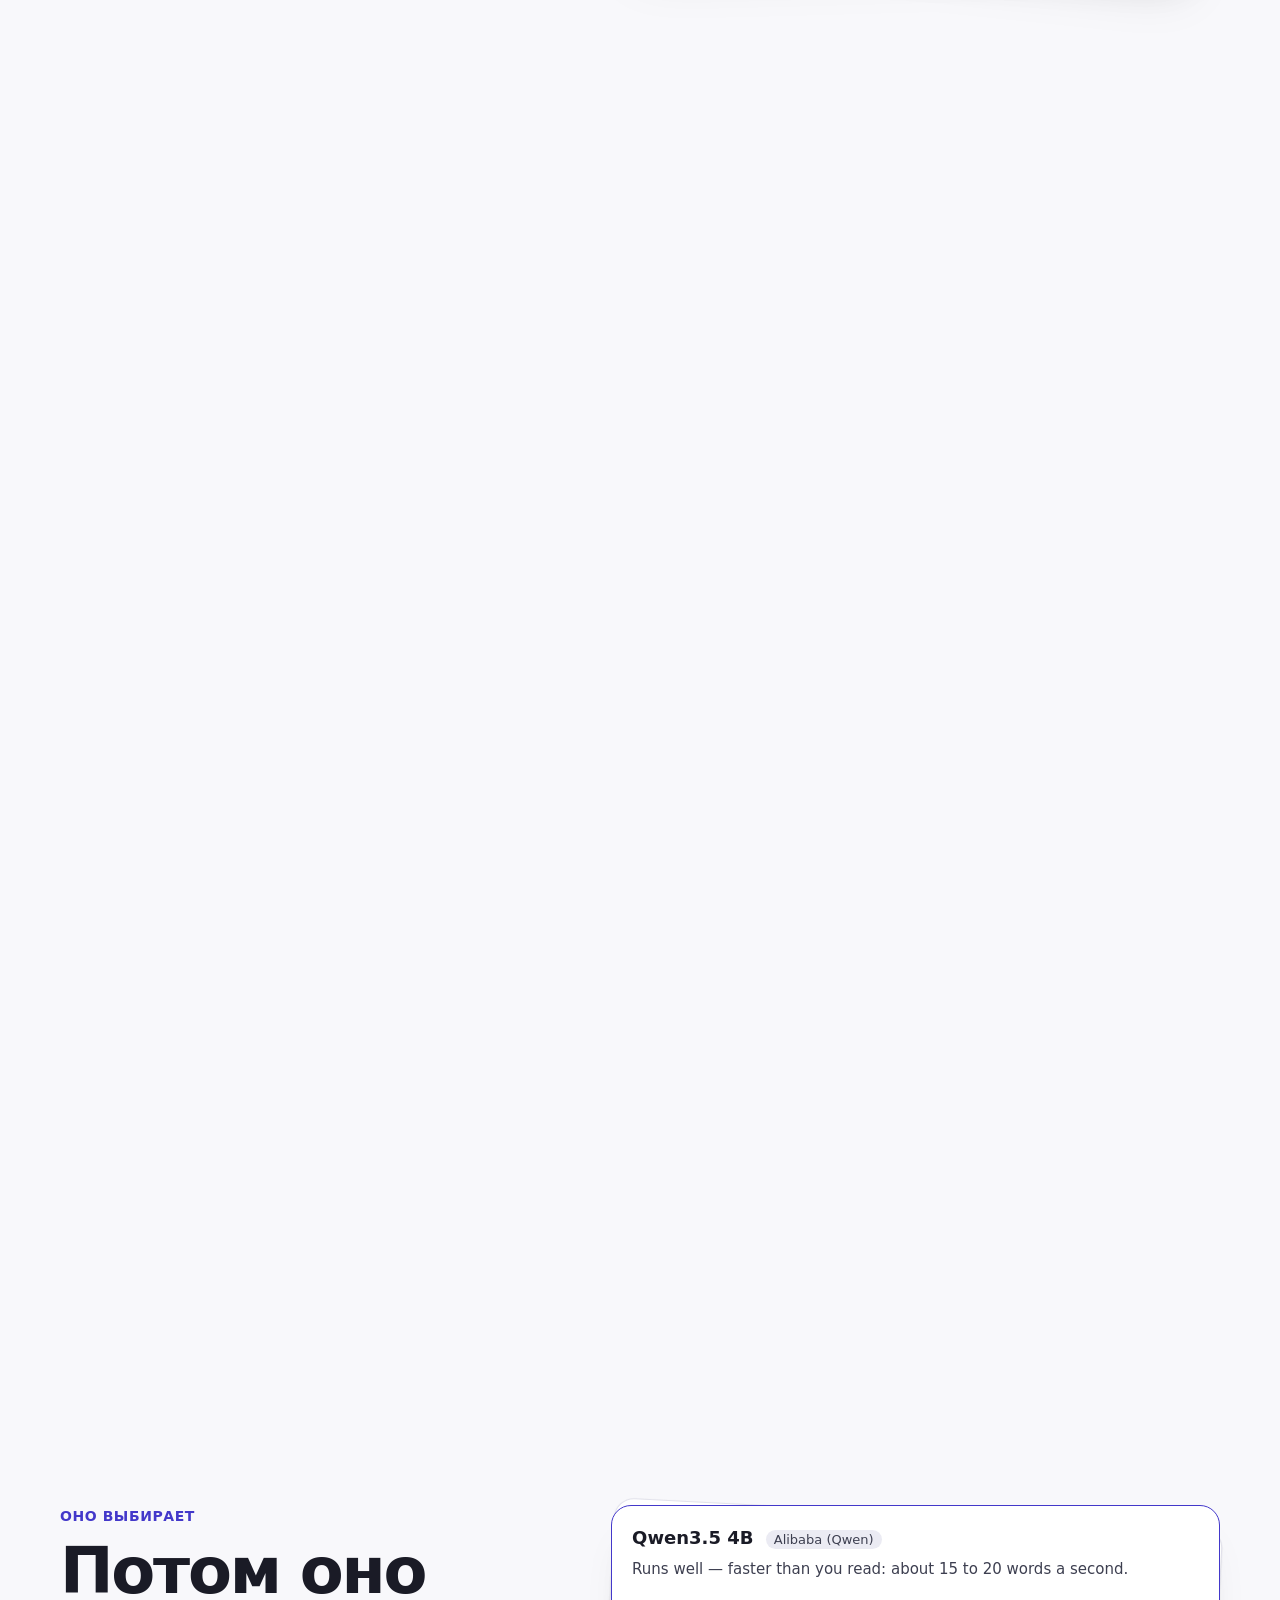
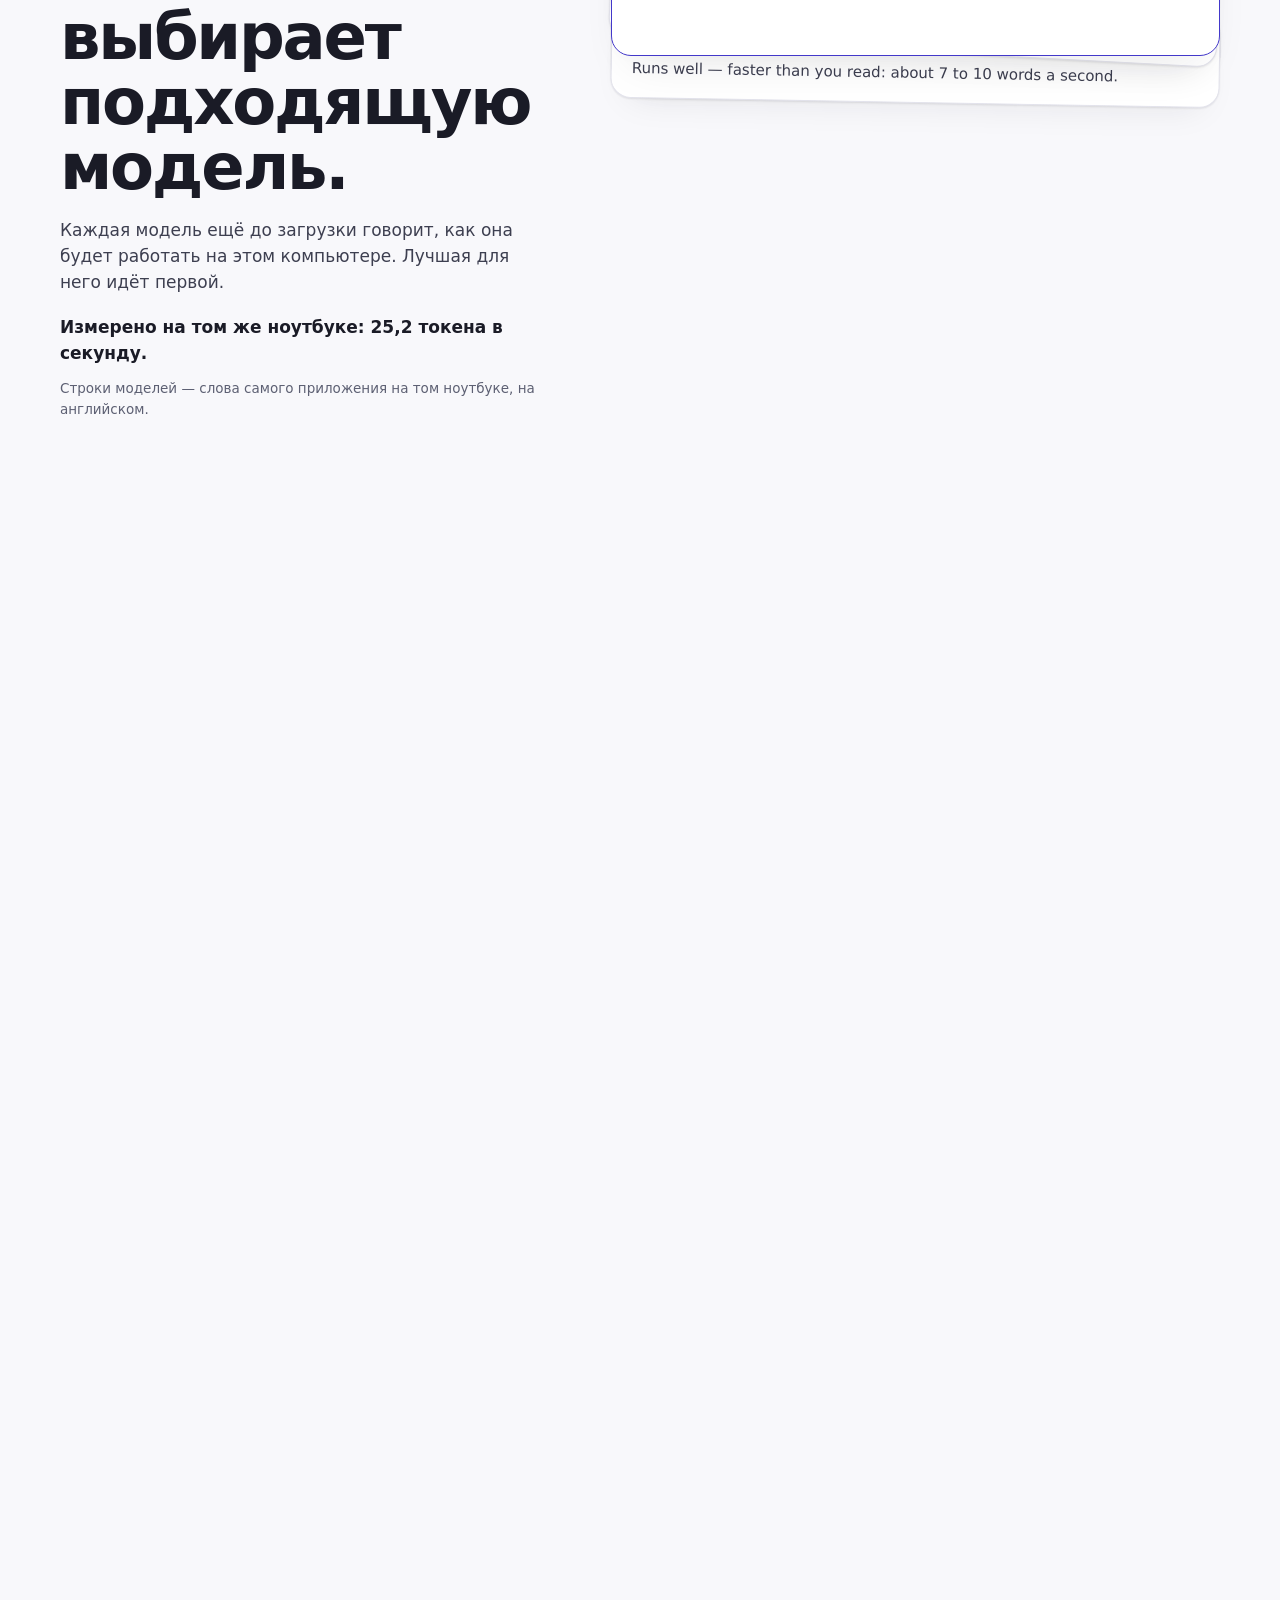
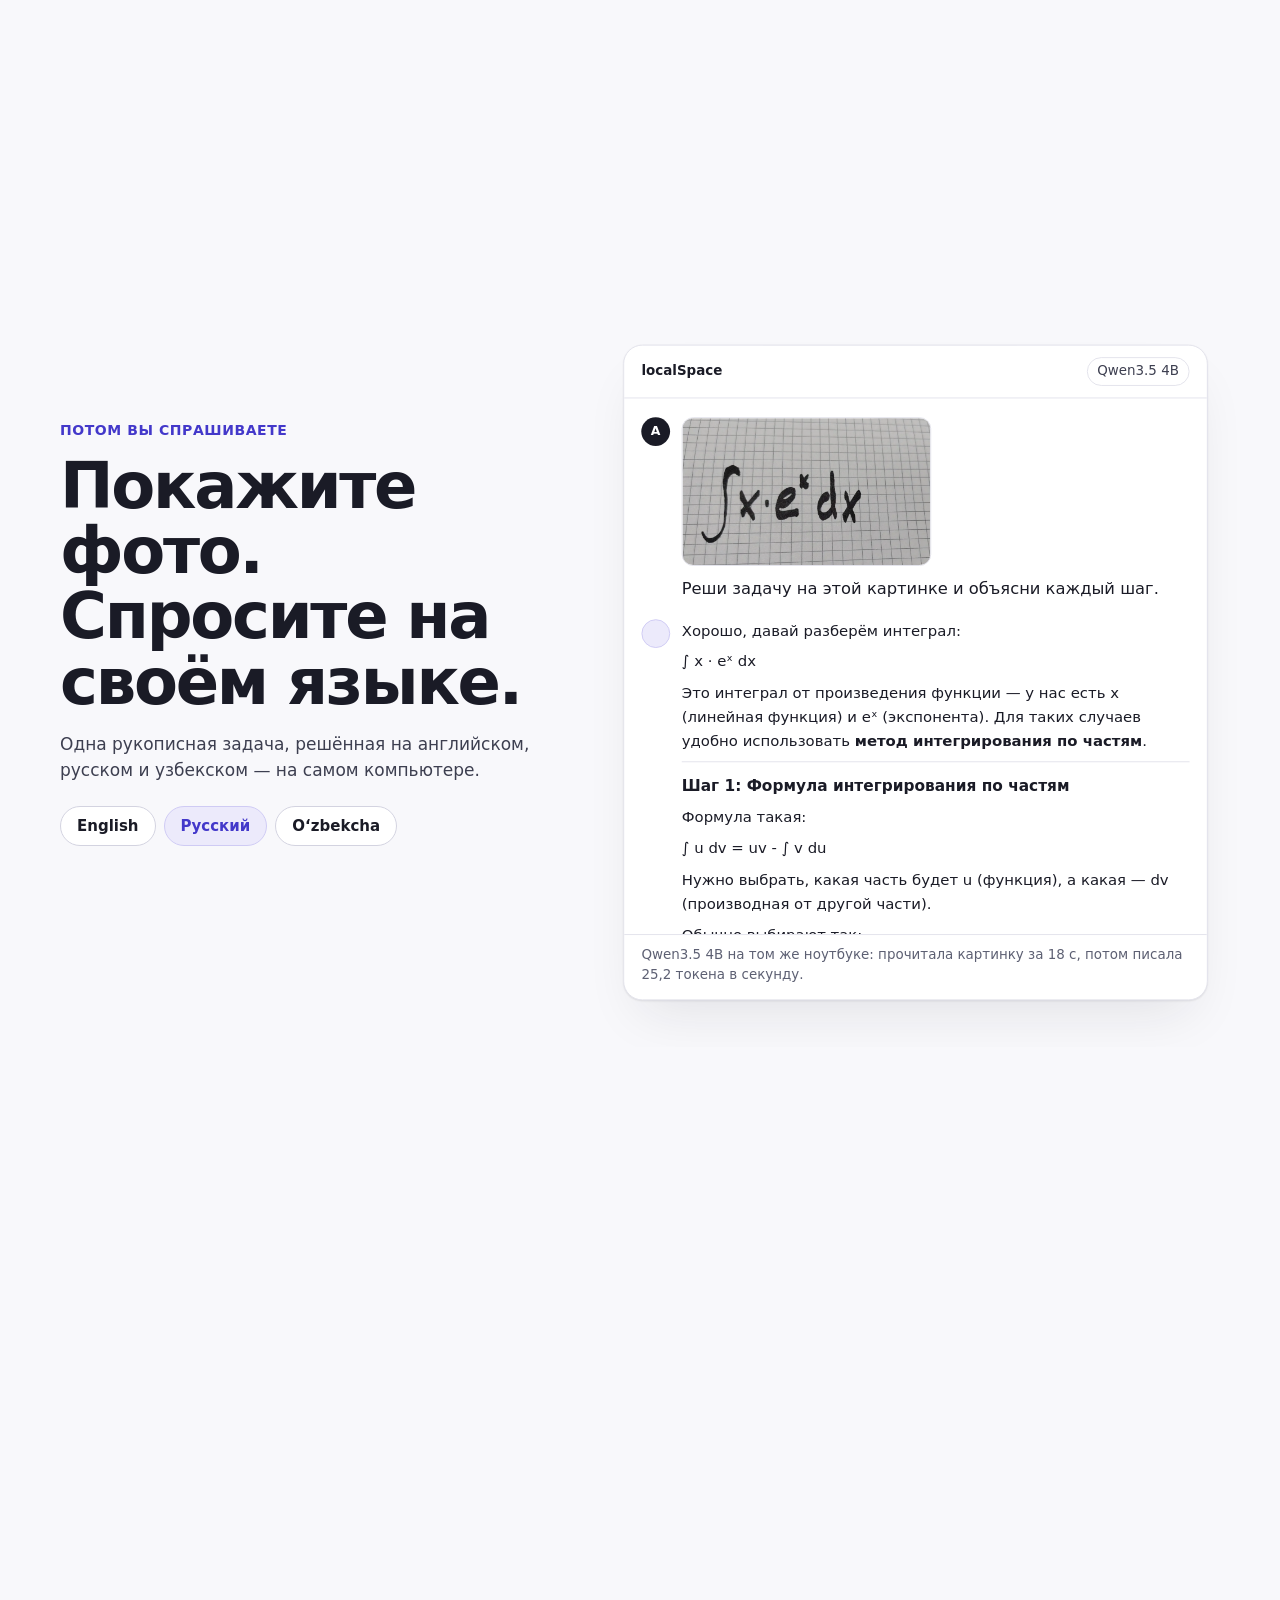
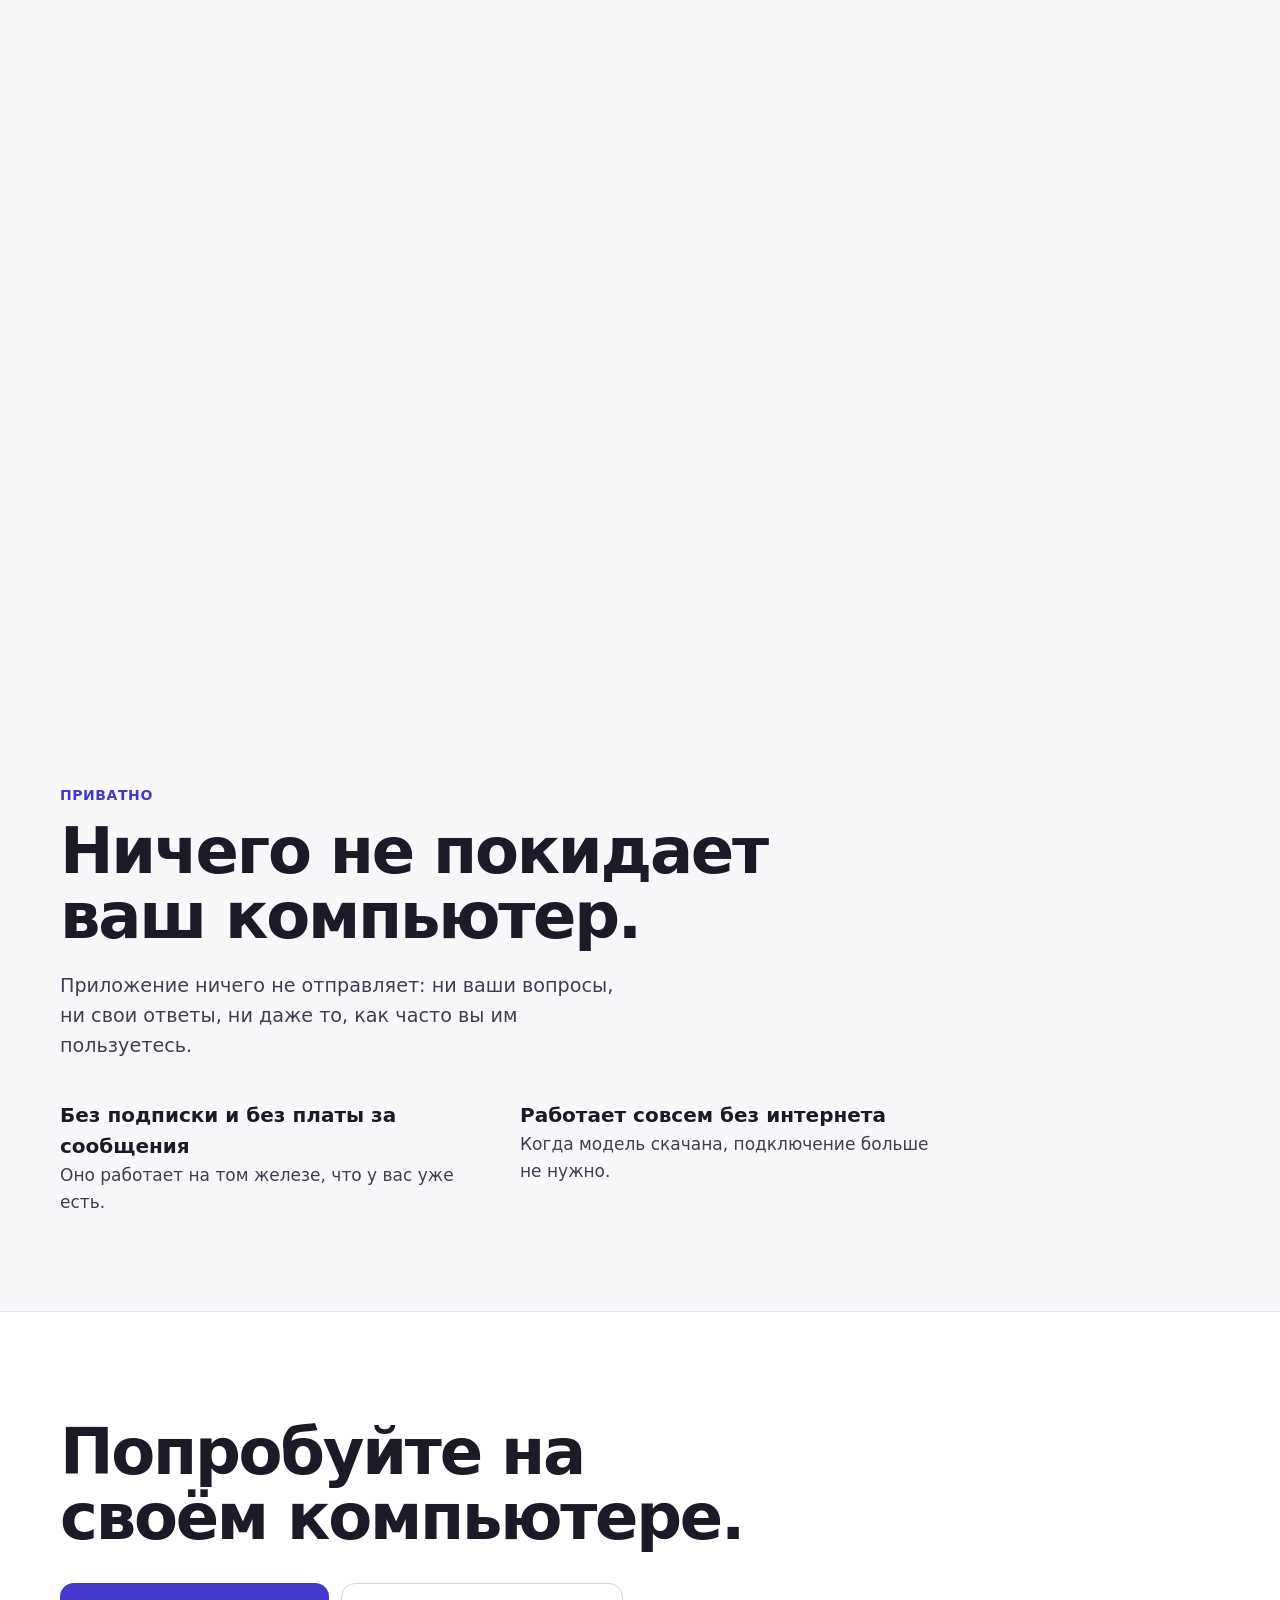
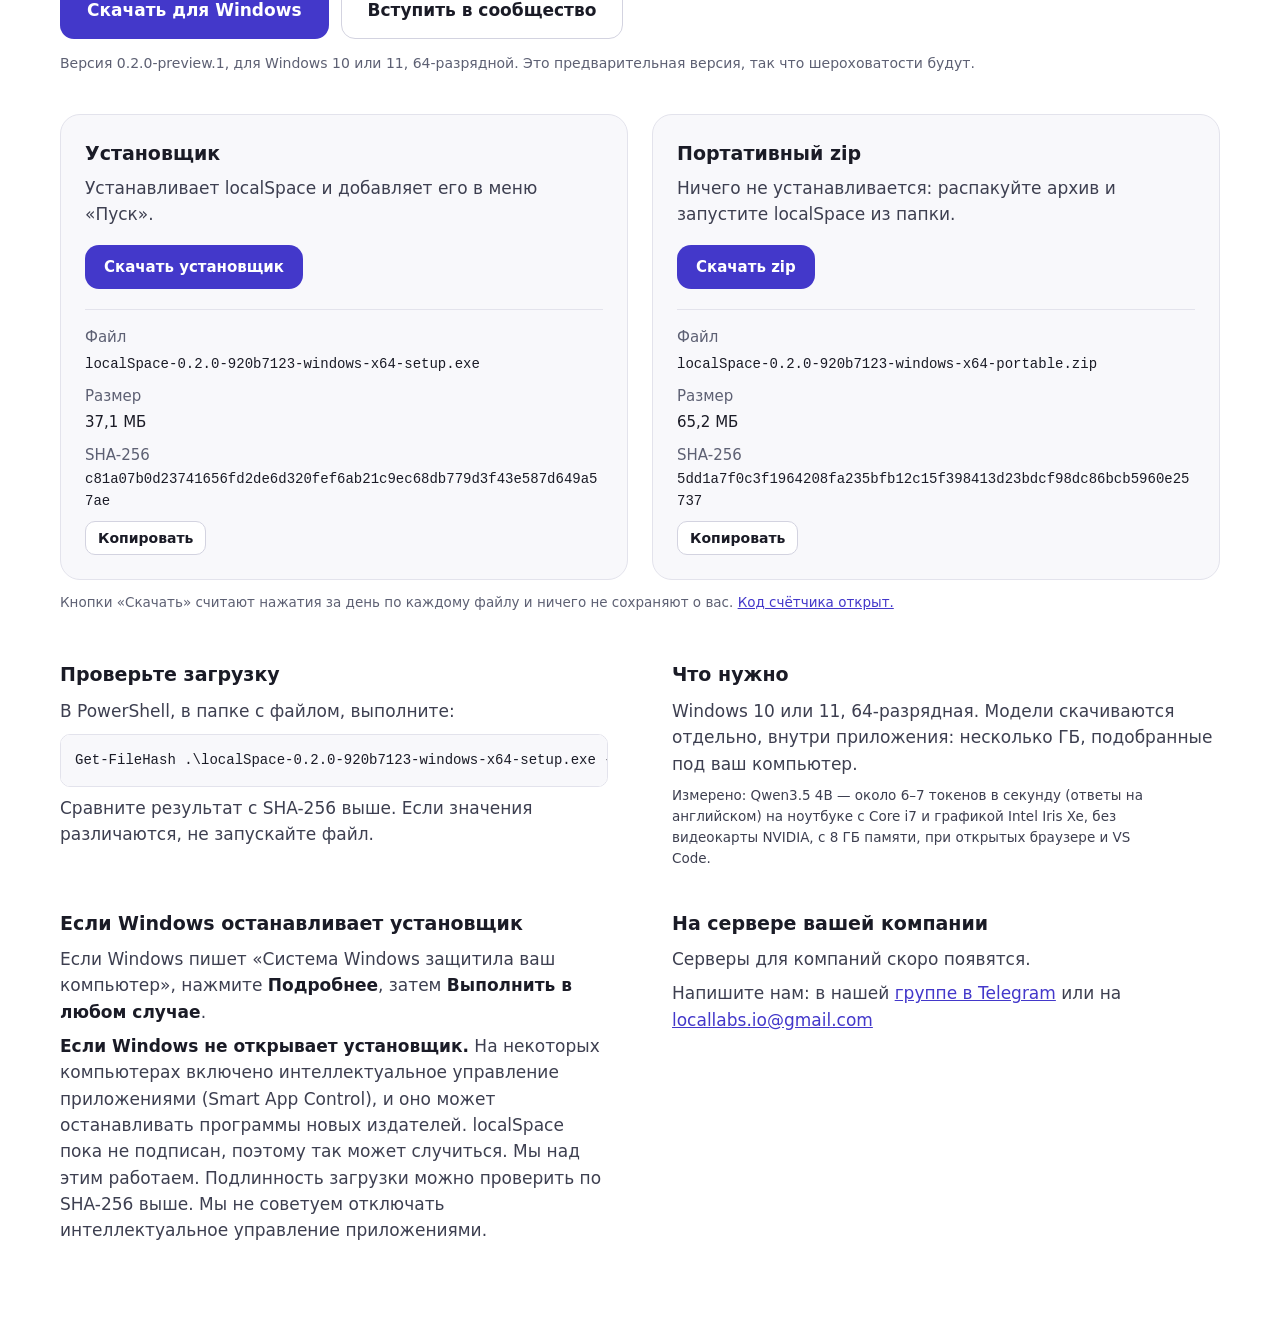
==== commit 4efff83c: "feat: the scroll-story page replaces the live page at /, /ru/ and /uz/ The story's generator writes " ====
--- a/ru/index.html
+++ b/ru/index.html
@@ -10,183 +10,177 @@
 <link rel="alternate" hreflang="ru" href="https://linusip.github.io/localLabs/ru/">
 <link rel="alternate" hreflang="uz" href="https://linusip.github.io/localLabs/uz/">
 <link rel="alternate" hreflang="x-default" href="https://linusip.github.io/localLabs/">
-<meta name="theme-color" content="#faf9f8">
-
 <meta property="og:type" content="website">
 <meta property="og:site_name" content="localSpace">
 <meta property="og:url" content="https://linusip.github.io/localLabs/ru/">
 <meta property="og:title" content="Ваш компьютер может запускать свой ИИ. Мы скажем, насколько хорошо.">
 <meta property="og:description" content="localSpace смотрит на ваш компьютер, советует подходящую ему модель и ещё до загрузки говорит, как быстро она будет писать. Всё, что вы пишете, остаётся на вашем компьютере.">
-<meta property="og:image" content="https://linusip.github.io/localLabs/og.png">
+<meta property="og:image" content="https://linusip.github.io/localLabs/og-0.2.png">
 <meta property="og:image:width" content="1200">
 <meta property="og:image:height" content="630">
 <meta property="og:image:alt" content="The localSpace logo and the words: Your computer can run its own AI. We will tell you how well. Below them, one speed measured on one laptop: Qwen3.5 4B, 25.2 tokens a second, with a 4 GB graphics card.">
 <meta name="twitter:card" content="summary_large_image">
 <meta name="twitter:title" content="Ваш компьютер может запускать свой ИИ. Мы скажем, насколько хорошо.">
 <meta name="twitter:description" content="localSpace смотрит на ваш компьютер, советует подходящую ему модель и ещё до загрузки говорит, как быстро она будет писать. Всё, что вы пишете, остаётся на вашем компьютере.">
-<meta name="twitter:image" content="https://linusip.github.io/localLabs/og.png">
-
-<link rel="icon" href="../favicon.svg" type="image/svg+xml">
+<meta name="twitter:image" content="https://linusip.github.io/localLabs/og-0.2.png">
 <link rel="icon" href="../favicon-32.png" type="image/png" sizes="32x32">
 <link rel="apple-touch-icon" href="../apple-touch-icon.png">
+<meta name="theme-color" content="#f8f8fb">
+<link rel="icon" href="../favicon.svg" type="image/svg+xml">
 <link rel="preload" href="../fonts/figtree-latin.woff2" as="font" type="font/woff2" crossorigin>
-<link rel="stylesheet" href="../style.css">
-<script src="../script.js" defer></script>
+<link rel="stylesheet" href="../story.css">
+<script>if (!matchMedia("(prefers-reduced-motion: reduce)").matches) document.documentElement.classList.add("js");</script>
+<script src="../story.js" defer></script>
 </head>
 <body>
 <a class="skip" href="#main">Перейти к содержанию</a>
-
-<header class="site-head" id="top">
+<header class="head">
   <div class="wrap head-in">
     <a class="brand" href="#top"><img src="../brand/localspace-lockup.png" width="102" height="30" alt="localSpace"></a>
-    <nav class="nav-links" aria-label="Разделы">
-      <a href="#how">Как это работает</a>
-      <a href="#companies">Для компаний</a>
-    </nav>
-    <nav class="langs" aria-label="Язык"><a href="../" lang="en" hreflang="en">EN</a><a href="../ru/" aria-current="true" lang="ru">RU</a><a href="../uz/" lang="uz" hreflang="uz">UZ</a></nav>
-    <a class="btn btn-primary head-cta" href="#download">Скачать</a>
-    <details class="menu">
-      <summary>Меню</summary>
-      <nav class="menu-sheet" aria-label="Разделы">
-        <a href="#how">Как это работает</a>
-        <a href="#companies">Для компаний</a>
-        <a href="#download">Скачать</a>
-      </nav>
-    </details>
+    <nav class="langs" aria-label="Язык"><a href="../" lang="en">EN</a><a href="../ru/" lang="ru" aria-current="true">RU</a><a href="../uz/" lang="uz">UZ</a></nav>
+    <a class="btn btn-primary" href="https://localspace.locallabs-io.workers.dev/download/windows">Скачать</a>
   </div>
 </header>
-
-<main id="main" tabindex="-1">
-
-  <section class="hero" aria-labelledby="hero-title">
+<main id="main">
+  <section class="hero" id="top" aria-labelledby="hero-title">
     <div class="wrap hero-grid">
       <div>
-        <h1 id="hero-title"><span>Ваш компьютер может запускать свой ИИ.</span> <span>Мы скажем, насколько хорошо.</span></h1>
+        <h1 id="hero-title">Ваш компьютер может запускать свой ИИ.</h1>
         <p class="lede">Ещё до загрузки приложение показывает, какая модель подходит вашему компьютеру и сколько слов в секунду она будет писать. Всё, что вы пишете, остаётся на этом компьютере.</p>
-        <div class="hero-get">
-          <div class="hero-buttons">
-            <a class="btn btn-primary btn-big" href="https://localspace.locallabs-io.workers.dev/download/windows">Скачать для Windows</a>
-            <a class="btn btn-secondary btn-big" href="https://t.me/localSpace_discussion">Вступить в сообщество</a>
-          </div>
-          <p class="hero-meta">Версия 0.2.0-preview.1 <span class="tag">Предварительная версия</span> · Windows 10 или 11, 64-разрядная</p>
-          <p class="hero-meta"><a href="#download">Файлы и SHA-256</a></p>
-        </div>
-      </div>
-
-      <figure class="demo" data-demo>
-        <div class="demo-pick" data-demo-pick hidden>
-          <p class="demo-label" id="demo-label">На одном ноутбуке:</p>
-          <div class="chips" role="group" aria-labelledby="demo-label">
-            <button class="chip" type="button" aria-pressed="true" data-tps="25.2" data-model="Qwen3.5 4B">Видеокарта 4 ГБ <span class="chip-model">4B</span></button>
-          </div>
-        </div>
-        <div class="panel">
-          <div class="thread">
-            <div class="msg" lang="en">
-              <span class="avatar" aria-hidden="true">Y</span>
-              <p class="msg-body msg-person">Write a short, polite email to my landlord asking him to fix the leaking tap in the kitchen.</p>
-            </div>
-            <div class="msg" lang="en">
-              <span class="avatar avatar-model" aria-hidden="true"><svg viewBox="0 0 256 256" focusable="false"><g fill="none" stroke="currentColor" stroke-linecap="round" stroke-linejoin="round"><path d="M136.4 40.85 199.27 77.15A16.8 16.8 0 0 1 207.67 91.7V164.3A16.8 16.8 0 0 1 199.27 178.85L136.4 215.15A16.8 16.8 0 0 1 119.6 215.15L56.73 178.85A16.8 16.8 0 0 1 48.33 164.3V91.7A16.8 16.8 0 0 1 56.73 77.15L119.6 40.85A16.8 16.8 0 0 1 136.4 40.85Z" stroke-width="23.3"/><path d="M88.5 105.3 128 131.2 167.5 105.3" stroke-width="9.1"/><path d="M128 131.2V208.3" stroke-width="9.1"/></g><g fill="currentColor"><circle cx="88.5" cy="105.3" r="15.5"/><circle cx="167.5" cy="105.3" r="15.5"/><circle cx="128" cy="168.2" r="15.5"/></g></svg></span>
-              <div class="msg-body">
-                <p class="answer" data-demo-answer>Subject: Request to repair leaking kitchen tap
-
-Dear [Landlord's Name],
-
-I hope you are having a good week.
-
-I am writing to kindly ask if it would be possible to have the leaking tap in the kitchen fixed at your earliest convenience. The water is running continuously, which is causing some inconvenience and potential damage to the countertop.
-
-Please let me know what steps we need to take next or if you require any further information from my side.
-
-Thank you for your time and assistance.
-
-Best regards,
-[Your Name]
-[Your Address/Unit Number]</p>
-              </div>
-            </div>
-          </div>
-          <div class="panel-foot">
-            <span class="model-chip" data-demo-model>Qwen3.5 4B</span>
-            <p class="rate" data-demo-rate data-rate="{t} токена в секунду · около {w} слов в секунду" aria-live="polite"><span class="num">25,2</span> токена в секунду · около 19 слов в секунду</p>
-          </div>
-        </div>
-        <figcaption>Скорость во время ответа: Qwen3.5 4B в localSpace 0.2.0-preview.1, измерено 21 октября 2026 года на ноутбуке с NVIDIA GeForce RTX 3050 Ti (4 ГБ) и 16 ГБ памяти, в режиме Silent. Вопрос и ответ показаны так, как они были написаны, на английском. Приложение скажет вашу скорость до любой загрузки.</figcaption>
-      </figure>
-    </div>
-  </section>
-
-  <section class="claims" aria-labelledby="claims-title">
+        <div class="ctas">
+          <a class="btn btn-primary btn-big" href="https://localspace.locallabs-io.workers.dev/download/windows">Скачать для Windows</a>
+          <a class="btn btn-quiet btn-big" href="https://t.me/localSpace_discussion">Вступить в сообщество</a>
+        </div>
+        <p class="meta">Версия 0.2.0-preview.1 <span class="tag">Предварительная версия</span> · Windows 10 или 11, 64-разрядная</p>
+      </div>
+      <div class="stack">
+          <div class="card card-3" aria-hidden="true"><img src="../shots/chat-0.2.webp" width="792" height="648" alt="" loading="lazy" decoding="async"></div>
+          <div class="card card-2" aria-hidden="true"><img src="../shots/models-0.2.webp" width="685" height="530" alt="" loading="lazy" decoding="async"></div>
+          <div class="card card-1"><img src="../shots/first-run-0.2.webp" width="540" height="463" alt="Первый экран localSpace 0.2.0-preview.1 на английском. В разделе «Этот компьютер»: NVIDIA GeForce RTX 3050 Ti Laptop GPU, 4 ГБ видеопамяти, 16 ГБ оперативной памяти. Рекомендовано: Qwen3.5 4B, работает хорошо, быстрее, чем вы читаете, около 15–20 слов в секунду. Большая часть модели помещается в видеопамять, остальное работает из оперативной памяти, а это медленнее. Бесплатно, в том числе для коммерческого использования. Скачать около 3,2 ГБ; на диске D: свободно 12 ГБ. Кнопка «Скачать и начать»." fetchpriority="high"></div>
+        </div>
+    </div>
+  </section>
+
+  <section class="story" data-story aria-labelledby="step1-title">
+    <div class="stage">
+      <div class="wrap stage-grid">
+        <div>
+          <p class="eyebrow">Сначала оно смотрит</p>
+          <h2 id="step1-title">Сначала оно читает ваш компьютер.</h2>
+          <p class="body">Видеокарту, её память и оперативную память — прямо на компьютере, ещё до загрузки. Ничего не отправляется.</p>
+          <dl class="reads">
+            <div class="read"><dt>Видеокарта</dt><dd>NVIDIA GeForce RTX 3050 Ti Laptop GPU</dd></div>
+            <div class="read"><dt>Видеопамять</dt><dd>4 ГБ</dd></div>
+            <div class="read"><dt>Оперативная память</dt><dd>16 ГБ</dd></div>
+          </dl>
+          <p class="source">Так предварительная версия прочитала наш тестовый ноутбук 21 октября 2026 года.</p>
+        </div>
+        <div class="stack">
+          <div class="card card-3" aria-hidden="true"><img src="../shots/chat-0.2.webp" width="792" height="648" alt="" loading="lazy" decoding="async"></div>
+          <div class="card card-2" aria-hidden="true"><img src="../shots/models-0.2.webp" width="685" height="530" alt="" loading="lazy" decoding="async"></div>
+          <div class="card card-1"><img src="../shots/first-run-0.2.webp" width="540" height="463" alt="Первый экран localSpace 0.2.0-preview.1 на английском, раздел «Этот компьютер» обведён: NVIDIA GeForce RTX 3050 Ti Laptop GPU, 4 ГБ видеопамяти, 16 ГБ оперативной памяти. Ниже — модель, рекомендованная этому компьютеру: Qwen3.5 4B." fetchpriority="high"></div>
+          <div class="ring" aria-hidden="true"></div>
+        </div>
+      </div>
+    </div>
+  </section>
+
+  <section class="story story-pick" data-story aria-labelledby="pick-title">
+    <div class="stage">
+      <div class="wrap stage-grid">
+        <div>
+          <p class="eyebrow">Оно выбирает</p>
+          <h2 id="pick-title">Потом оно выбирает подходящую модель.</h2>
+          <p class="body">Каждая модель ещё до загрузки говорит, как она будет работать на этом компьютере. Лучшая для него идёт первой.</p>
+          <p class="measured-line">Измерено на том же ноутбуке: 25,2 токена в секунду.</p>
+          <p class="source">Строки моделей — слова самого приложения на том ноутбуке, на английском.</p>
+        </div>
+        <ul class="models" lang="en">
+          <li class="model is-pick" style="--i: 0">
+            <span class="badge" lang="ru">Рекомендовано</span>
+            <p class="model-name">Qwen3.5 4B <span>Alibaba (Qwen)</span></p>
+            <p class="model-line">Runs well — faster than you read: about 15 to 20 words a second.</p>
+            <p class="model-speed" lang="ru"><b>25,2</b> токена в секунду, измерено</p>
+          </li>
+          <li class="model" style="--i: 1">
+            
+            <p class="model-name">Gemma 4 E2B <span>Google</span></p>
+            <p class="model-line">Runs well — faster than you read: about 15 to 20 words a second.</p>
+            
+          </li>
+          <li class="model" style="--i: 2">
+            
+            <p class="model-name">Gemma 4 E4B <span>Google</span></p>
+            <p class="model-line">Runs well — faster than you read: about 7 to 10 words a second.</p>
+            
+          </li>
+          <li class="model" style="--i: 3">
+            
+            <p class="model-name">Qwen3.5 9B <span>Alibaba (Qwen)</span></p>
+            <p class="model-line">Runs well — faster than you read: about 5 to 7 words a second. Needs most of this computer's memory: close other programs, such as your browser, before you use it.</p>
+            
+          </li>
+        </ul>
+      </div>
+    </div>
+  </section>
+
+  <section class="story story-ask" data-story aria-labelledby="ask-title">
+    <div class="stage">
+      <div class="wrap stage-grid">
+        <div>
+          <p class="eyebrow">Потом вы спрашиваете</p>
+          <h2 id="ask-title">Покажите фото. Спросите на своём языке.</h2>
+          <p class="body">Одна рукописная задача, решённая на английском, русском и узбекском — на самом компьютере.</p>
+          <div class="answer-tabs" role="group" aria-label="Ответ на" data-tabs hidden>
+            <button type="button" class="chip" data-tab="en" aria-pressed="false" lang="en">English</button>
+            <button type="button" class="chip" data-tab="ru" aria-pressed="true" lang="ru">Русский</button>
+            <button type="button" class="chip" data-tab="uz" aria-pressed="false" lang="uz">Oʻzbekcha</button>
+          </div>
+        </div>
+        <div class="window">
+          <div class="window-bar"><span>localSpace</span><span class="model-chip">Qwen3.5 4B</span></div>
+          <div class="thread" data-answer="en" lang="en" hidden>
+            <div class="msg msg-you"><span class="avatar" aria-hidden="true">A</span><div><img class="photo" src="../shots/integral-photo.webp" width="880" height="524" alt="Фото рукописной задачи на бумаге в клетку: интеграл от x, умноженного на e в степени x, по dx." loading="lazy" decoding="async"><p>Solve the problem in this picture and explain each step.</p></div></div>
+            <div class="msg msg-model"><span class="avatar avatar-model" aria-hidden="true"></span><div><div class="answer"><p>The problem is:</p><p><strong>∫ x · eˣ dx</strong></p><p>We’ll solve it using <strong>integration by parts</strong>, which uses the formula:</p><blockquote>∫ u dv = uv - ∫ v du</blockquote><hr><h4>Step 1: Choose u and dv</h4><p>Let’s pick:</p><ul><li><strong>u = x</strong> → because it becomes simpler when differentiated</li><li><strong>dv = eˣ dx</strong> → because we can easily integrate it</li></ul><p>Then:</p><ul><li><strong>du = dx</strong> (derivative of x)</li><li><strong>v = eˣ</strong> (integral of eˣ dx)</li></ul><hr><h4>Step 2: Plug into the formula</h4><p>∫ x·eˣ dx = uv - ∫ v du</p><p>= (x)(eˣ) - ∫ (eˣ)(dx)</p><p>= x eˣ - ∫ eˣ dx</p><hr><h4>Step 3: Integrate the remaining part</h4><p>∫ eˣ dx = eˣ + C (where C is the constant of integration)</p><p>So now:</p><p>= x eˣ - eˣ + C</p><hr><h4>Final Answer:</h4><p><strong>x eˣ - eˣ + C</strong></p><p>or factored as:</p><p><strong>(x - 1)eˣ + C</strong></p><p>✅ That’s the solution!</p></div></div></div>
+          </div>
+          <p class="speed-line" data-answer="en" hidden>Qwen3.5 4B на том же ноутбуке: прочитала картинку за 16,9 с, потом писала 25,1 токена в секунду.</p>
+          <div class="thread" data-answer="ru" lang="ru">
+            <div class="msg msg-you"><span class="avatar" aria-hidden="true">A</span><div><img class="photo" src="../shots/integral-photo.webp" width="880" height="524" alt="Фото рукописной задачи на бумаге в клетку: интеграл от x, умноженного на e в степени x, по dx." loading="lazy" decoding="async"><p>Реши задачу на этой картинке и объясни каждый шаг.</p></div></div>
+            <div class="msg msg-model"><span class="avatar avatar-model" aria-hidden="true"></span><div><div class="answer"><p>Хорошо, давай разберём интеграл:</p><p>∫ x · eˣ dx</p><p>Это интеграл от произведения функции — у нас есть x (линейная функция) и eˣ (экспонента). Для таких случаев удобно использовать <strong>метод интегрирования по частям</strong>.</p><hr><h4>Шаг 1: Формула интегрирования по частям</h4><p>Формула такая:</p><p>∫ u dv = uv - ∫ v du</p><p>Нужно выбрать, какая часть будет u (функция), а какая — dv (производная от другой части).</p><p>Обычно выбирают так:</p><ul><li>u — та функция, которую можно легко продифференцировать (например, полином)</li><li>dv — та, которую можно легко проинтегрировать (например, экспонента)</li></ul><p>Здесь:</p><ul><li>Пусть <strong>u = x</strong> → тогда du = dx</li><li>Пусть <strong>dv = eˣ dx</strong> → тогда v = ∫ eˣ dx = eˣ</li></ul><hr><h4>Шаг 2: Подставим в формулу</h4><p>∫ x·eˣ dx = u·v - ∫ v·du</p><p>= x·eˣ - ∫ eˣ dx</p><hr><h4>Шаг 3: Вычислим оставшийся интеграл</h4><p>∫ eˣ dx = eˣ + C (где C — константа интегрирования)</p><hr><h4>Шаг 4: Соберём всё вместе</h4><p>Ответ:</p><p>x·eˣ - eˣ + C</p><p>Можно вынести общий множитель eˣ:</p><p>= eˣ(x - 1) + C</p><hr><p>✅ <strong>Итоговый ответ:</strong></p><p><strong>∫ x·eˣ dx = eˣ(x - 1) + C</strong></p><p>Если нужно — могу объяснить ещё проще или на другом языке, если хочешь.</p></div></div></div>
+          </div>
+          <p class="speed-line" data-answer="ru">Qwen3.5 4B на том же ноутбуке: прочитала картинку за 18 с, потом писала 25,2 токена в секунду.</p>
+          <div class="thread" data-answer="uz" lang="uz" hidden>
+            <div class="msg msg-you"><span class="avatar" aria-hidden="true">A</span><div><img class="photo" src="../shots/integral-photo.webp" width="880" height="524" alt="Фото рукописной задачи на бумаге в клетку: интеграл от x, умноженного на e в степени x, по dx." loading="lazy" decoding="async"><p>Bu rasmdagi masalani yeching va har bir qadamni tushuntiring.</p></div></div>
+            <div class="msg msg-model"><span class="avatar avatar-model" aria-hidden="true"></span><div><div class="answer"><p>Bu integralni yechish uchun &quot;integralsiz bo'lish&quot; (integration by parts) usulidan foydalanamiz. Bu usul quyidagicha ishlaydi:</p><p><strong>Formula:</strong></p><p>∫u·dv = u·v - ∫v·du</p><hr><h4>1-qadam: u va dv ni tanlash</h4><p>Bizning holatda:</p><ul><li>u = x (chunki uni oddiyroq qilib olishimiz mumkin)</li><li>dv = e^x dx (chunki uning integrali aniq ma'lum)</li></ul><p>Shunday qilib:</p><ul><li>du = dx (x ning hosilasi 1 ga teng)</li><li>v = ∫e^x dx = e^x</li></ul><hr><h4>2-qadam: Formula ni qo'llash</h4><p>Endi formulani qo'yamiz:</p><p>∫x·e^x dx = x·e^x - ∫e^x dx</p><hr><h4>3-qadam: Ikkinchi integralni hisoblash</h4><p>∫e^x dx = e^x + C (C — integrallash konstantasi)</p><p>Demak:</p><p>∫x·e^x dx = x·e^x - e^x + C</p><hr><h4>4-qadam: Yakuniy javobni soddalashtirish</h4><p>Keling, ifodani qisqartiramiz:</p><p>= e^x(x - 1) + C</p><hr><p>✅ <strong>Javob:</strong></p><p><strong>∫x·e^x dx = e^x(x - 1) + C</strong></p><p>Bu javob to'g'ri va oddiy ko'rinishda.</p></div></div></div>
+          </div>
+          <p class="model-note" data-answer="uz" hidden>Модель написала «integralsiz boʻlish», правильный термин — «boʻlaklab integrallash». Ответ мы не меняли.</p>
+          <p class="speed-line" data-answer="uz" hidden>Qwen3.5 4B на том же ноутбуке: прочитала картинку за 17,8 с, потом писала 25,6 токена в секунду.</p>
+        </div>
+      </div>
+    </div>
+  </section>
+
+  <section class="plain privacy" aria-labelledby="privacy-title">
     <div class="wrap">
-      <h2 class="vh" id="claims-title">На что можно рассчитывать</h2>
-      <ul>
-        <li><strong>Ничего не покидает ваш компьютер</strong><span>Приложение ничего не отправляет: ни ваши вопросы, ни свои ответы, ни даже то, как часто вы им пользуетесь.</span></li>
+      <p class="eyebrow">Приватно</p>
+      <h2 id="privacy-title">Ничего не покидает ваш компьютер.</h2>
+      <p class="lede">Приложение ничего не отправляет: ни ваши вопросы, ни свои ответы, ни даже то, как часто вы им пользуетесь.</p>
+      <ul class="claims">
         <li><strong>Без подписки и без платы за сообщения</strong><span>Оно работает на том железе, что у вас уже есть.</span></li>
         <li><strong>Работает совсем без интернета</strong><span>Когда модель скачана, подключение больше не нужно.</span></li>
       </ul>
     </div>
   </section>
 
-  <section class="section" id="how" aria-labelledby="how-title">
+  <section class="plain end" id="download" aria-labelledby="end-title">
     <div class="wrap">
-      <h2 id="how-title">Как это работает</h2>
-      <ol class="steps">
-        <li>
-          <figure class="step">
-            <figcaption>
-              <h3>До любой загрузки оно смотрит на ваш компьютер</h3>
-              <p>Первый экран: что приложение нашло, какую модель советует этому компьютеру, как быстро она будет писать и сколько нужно скачать.</p>
-            </figcaption>
-            <img class="shot" src="../shots/first-run.webp" width="540" height="463" loading="lazy" decoding="async" alt="Первый экран localSpace 0.2.0-preview.1 на английском. В разделе «Этот компьютер»: NVIDIA GeForce RTX 3050 Ti Laptop GPU, 4 ГБ видеопамяти, 16 ГБ оперативной памяти. Рекомендовано: Qwen3.5 4B, работает хорошо, быстрее, чем вы читаете, около 15–20 слов в секунду. Большая часть модели помещается в видеопамять, остальное работает из оперативной памяти, а это медленнее. Бесплатно, в том числе для коммерческого использования. Скачать около 3,2 ГБ; на диске D: свободно 12 ГБ. Кнопка «Скачать и начать».">
-          </figure>
-        </li>
-        <li>
-          <figure class="step">
-            <figcaption>
-              <h3>Каждая модель говорит, как она будет работать</h3>
-              <p>Мы лучше скажем, что модель медленная, чем вы узнаете это после загрузки на 60 ГБ.</p>
-            </figcaption>
-            <img class="shot" src="../shots/models.webp" width="685" height="530" loading="lazy" decoding="async" alt="Модели, которые можно добавить, в настройках localSpace на английском, в разделе «Хорошо работает на этом компьютере»; у каждой — как она будет работать здесь, ещё до загрузки. Qwen3.5 4B от Alibaba (Qwen): около 15–20 слов в секунду, скачать около 3,2 ГБ. Qwen3.5 9B: около 5–7 слов в секунду, около 6,1 ГБ; ей нужна почти вся память компьютера, поэтому перед работой закройте другие программы, например браузер. Gemma 4 E2B от Google: около 15–20 слов в секунду, около 3,2 ГБ. Gemma 4 E4B: около 7–10 слов в секунду, около 4,8 ГБ. Все бесплатны, в том числе для коммерческого использования. Под списком: «Показать 2 модели, которые не поместятся».">
-          </figure>
-        </li>
-        <li>
-          <figure class="step">
-            <figcaption>
-              <h3>Потом вы пишете</h3>
-              <p>Ответы пишутся на вашем компьютере, и ваши разговоры хранятся там же.</p>
-            </figcaption>
-            <img class="shot" src="../shots/chat.webp" width="792" height="648" loading="lazy" decoding="async" alt="Разговор в localSpace с Qwen3.5 4B на английском. Вопрос: что проверить перед покупкой подержанного велосипеда? Модель перечисляет семь проверок: пробная поездка (тормоза, передачи, управление), шины, рама (трещины и ржавчина), колёса и спицы, седло и подседельный штырь, цепь и переключатель, история велосипеда. И в конце: если что-то сломано или непонятно, узнайте цену ремонта, прежде чем платить полную стоимость.">
-          </figure>
-        </li>
-      </ol>
-    </div>
-  </section>
-
-  <section class="section section-alt" id="companies" aria-labelledby="ways-title">
-    <div class="wrap">
-      <h2 id="ways-title">Два способа запустить</h2>
-      <div class="ways">
-        <article class="way">
-          <h3>На вашем компьютере</h3>
-          <p>Одно приложение на вашем собственном железе. Не нужно создавать учётную запись и ни во что входить.</p>
-          <p class="way-end"><a href="#download">Скачать</a></p>
-        </article>
-        <article class="way">
-          <h3>На сервере вашей компании</h3>
-          <p>Сотрудники открывают его в браузере и входят по рабочей почте. Модель работает на собственном сервере компании, поэтому ничего не уходит во внешний ИИ-сервис, а ноутбукам сотрудников видеокарта вообще не нужна.</p>
-          <p class="way-note">Серверы для компаний скоро появятся.</p>
-          <p class="way-end">Напишите нам: в нашей <a href="https://t.me/localSpace_discussion">группе в Telegram</a> или на <a href="mailto:locallabs.io@gmail.com?subject=localSpace%20%D0%B4%D0%BB%D1%8F%20%D0%BD%D0%B0%D1%88%D0%B5%D0%B9%20%D0%BA%D0%BE%D0%BC%D0%BF%D0%B0%D0%BD%D0%B8%D0%B8" data-contact>locallabs.io@gmail.com</a></p>
-        </article>
-      </div>
-    </div>
-  </section>
-
-  <section class="section download" id="download" aria-labelledby="download-title">
-    <div class="wrap">
-      <h2 id="download-title">Скачать localSpace <span class="tag tag-big">Предварительная версия</span></h2>
-      <p class="lede">Версия 0.2.0-preview.1, для Windows 10 или 11, 64-разрядной. Это предварительная версия, так что шероховатости будут.</p>
-
+      <h2 id="end-title">Попробуйте на своём компьютере.</h2>
+      <div class="ctas">
+        <a class="btn btn-primary btn-big" href="https://localspace.locallabs-io.workers.dev/download/windows">Скачать для Windows</a>
+        <a class="btn btn-quiet btn-big" href="https://t.me/localSpace_discussion">Вступить в сообщество</a>
+      </div>
+      <p class="meta">Версия 0.2.0-preview.1, для Windows 10 или 11, 64-разрядной. Это предварительная версия, так что шероховатости будут.</p>
       <div class="files">
         <article class="file">
           <h3>Установщик</h3>
@@ -195,7 +189,7 @@
           <dl class="facts">
             <div><dt>Файл</dt><dd><code>localSpace-0.2.0-920b7123-windows-x64-setup.exe</code></dd></div>
             <div><dt>Размер</dt><dd>37,1 МБ</dd></div>
-            <div><dt>SHA-256</dt><dd class="hash-row"><code class="hash" id="sha-setup">c81a07b0d23741656fd2de6d320fef6ab21c9ec68db779d3f43e587d649a57ae</code><button class="copy" type="button" data-copy="sha-setup" hidden>Копировать</button></dd></div>
+            <div><dt>SHA-256</dt><dd class="hash-row"><code id="sha-setup">c81a07b0d23741656fd2de6d320fef6ab21c9ec68db779d3f43e587d649a57ae</code><button class="copy" type="button" data-copy="sha-setup" hidden>Копировать</button></dd></div>
           </dl>
         </article>
         <article class="file">
@@ -205,62 +199,19 @@
           <dl class="facts">
             <div><dt>Файл</dt><dd><code>localSpace-0.2.0-920b7123-windows-x64-portable.zip</code></dd></div>
             <div><dt>Размер</dt><dd>65,2 МБ</dd></div>
-            <div><dt>SHA-256</dt><dd class="hash-row"><code class="hash" id="sha-portable">5dd1a7f0c3f1964208fa235bfb12c15f398413d23bdcf98dc86bcb5960e25737</code><button class="copy" type="button" data-copy="sha-portable" hidden>Копировать</button></dd></div>
+            <div><dt>SHA-256</dt><dd class="hash-row"><code id="sha-portable">5dd1a7f0c3f1964208fa235bfb12c15f398413d23bdcf98dc86bcb5960e25737</code><button class="copy" type="button" data-copy="sha-portable" hidden>Копировать</button></dd></div>
           </dl>
         </article>
       </div>
-      <p class="count-note">Кнопки «Скачать» считают нажатия за день по каждому файлу и ничего не сохраняют о вас. <a href="https://github.com/LinusIp/localspace-downloads">Код счётчика открыт.</a></p>
-
+      <p class="source">Кнопки «Скачать» считают нажатия за день по каждому файлу и ничего не сохраняют о вас. <a href="https://github.com/LinusIp/localspace-downloads">Код счётчика открыт.</a></p>
       <div class="dl-grid">
-        <div class="dl-block">
-          <h3>Проверьте загрузку</h3>
-          <p>В PowerShell, в папке с файлом, выполните:</p>
-          <pre class="command"><code>Get-FileHash .\localSpace-0.2.0-920b7123-windows-x64-setup.exe -Algorithm SHA256</code></pre>
-          <p>Сравните результат с SHA-256 выше. Если значения различаются, не запускайте файл.</p>
-        </div>
-        <div class="dl-block">
-          <h3>Что нужно</h3>
-          <p>Windows 10 или 11, 64-разрядная. Модели скачиваются отдельно, внутри приложения: несколько ГБ, подобранные под ваш компьютер.</p>
-          <p class="measured">Измерено: Qwen3.5 4B — около 6–7 токенов в секунду (ответы на английском) на ноутбуке с Core i7 и графикой Intel Iris Xe, без видеокарты NVIDIA, с 8 ГБ памяти, при открытых браузере и VS Code.</p>
-        </div>
-        <div class="dl-block">
-          <h3>Если Windows останавливает установщик</h3>
-          <p>Если Windows пишет «Система Windows защитила ваш компьютер», нажмите <strong>Подробнее</strong>, затем <strong>Выполнить в любом случае</strong>.</p>
-          <p><strong>Если Windows не открывает установщик.</strong> На некоторых компьютерах включено интеллектуальное управление приложениями (Smart App Control), и оно может останавливать программы новых издателей. localSpace пока не подписан, поэтому так может случиться. Мы над этим работаем. Подлинность загрузки можно проверить по SHA-256 выше. Мы не советуем отключать интеллектуальное управление приложениями.</p>
-        </div>
-        <div class="dl-block">
-          <h3>Что уже есть</h3>
-          <ul class="stands">
-            <li>Оно может отвечать про картинки, которые вы добавили в чат, если модель умеет их читать.</li>
-            <li>Текстовые файлы и поиск в интернете оно пока не умеет.</li>
-            <li>В очень длинном чате первое слово может появляться дольше.</li>
-            <li>Телеметрии нет. Отключать нечего: её никто не писал.</li>
-          </ul>
-        </div>
-      </div>
-
-      <div class="community">
-        <div>
-          <h3>Расскажите, как всё прошло</h3>
-          <p>Что сработало, что сломалось и на каком компьютере — расскажите в нашей группе в Telegram. В приложении пункт Help → Send feedback открывает эту же группу.</p>
-        </div>
-        <a class="btn btn-secondary" href="https://t.me/localSpace_discussion">Вступить в сообщество</a>
-      </div>
-    </div>
-  </section>
-
+        <div><h3>Проверьте загрузку</h3><p>В PowerShell, в папке с файлом, выполните:</p><pre class="command"><code>Get-FileHash .\localSpace-0.2.0-920b7123-windows-x64-setup.exe -Algorithm SHA256</code></pre><p>Сравните результат с SHA-256 выше. Если значения различаются, не запускайте файл.</p></div>
+        <div><h3>Что нужно</h3><p>Windows 10 или 11, 64-разрядная. Модели скачиваются отдельно, внутри приложения: несколько ГБ, подобранные под ваш компьютер.</p><p class="source">Измерено: Qwen3.5 4B — около 6–7 токенов в секунду (ответы на английском) на ноутбуке с Core i7 и графикой Intel Iris Xe, без видеокарты NVIDIA, с 8 ГБ памяти, при открытых браузере и VS Code.</p></div>
+        <div><h3>Если Windows останавливает установщик</h3><p>Если Windows пишет «Система Windows защитила ваш компьютер», нажмите <strong>Подробнее</strong>, затем <strong>Выполнить в любом случае</strong>.</p><p><strong>Если Windows не открывает установщик.</strong> На некоторых компьютерах включено интеллектуальное управление приложениями (Smart App Control), и оно может останавливать программы новых издателей. localSpace пока не подписан, поэтому так может случиться. Мы над этим работаем. Подлинность загрузки можно проверить по SHA-256 выше. Мы не советуем отключать интеллектуальное управление приложениями.</p></div>
+        <div><h3>На сервере вашей компании</h3><p>Серверы для компаний скоро появятся.</p><p>Напишите нам: в нашей <a href="https://t.me/localSpace_discussion">группе в Telegram</a> или на <a href="mailto:locallabs.io@gmail.com">locallabs.io@gmail.com</a></p></div>
+      </div>
+    </div>
+  </section>
 </main>
-
-<footer class="site-foot">
-  <div class="wrap foot-in">
-    <a class="brand" href="#top"><img src="../brand/localspace-lockup.png" width="102" height="30" alt="localSpace" loading="lazy" decoding="async"></a>
-    <nav class="foot-links" aria-label="Подвал">
-      <a href="#how">Как это работает</a>
-      <a href="#companies">Для компаний</a>
-      <a href="#download">Скачать</a>
-    </nav>
-    <p class="foot-meta"><a href="mailto:locallabs.io@gmail.com" data-contact>locallabs.io@gmail.com</a> <a href="https://t.me/localSpace_discussion">Telegram</a> <span>© 2026 localLabs</span></p>
-  </div>
-</footer>
 </body>
 </html>
--- a/story.css
+++ b/story.css
@@ -0,0 +1,339 @@
+/* The scroll-story page. Colours come only from the tokens in the first
+   block, which use the app's own names (web/packages/ui/src/ui.css), so the
+   shared palette replaces one block. Light only until the app has a dark
+   set. Mobile first; every moving part reads --p, set by story.js from
+   0 to 1 as its section scrolls by, and sits at its end state when motion is
+   reduced or scripts are off. */
+
+@font-face {
+  font-family: "Figtree";
+  font-style: normal;
+  font-weight: 300 900;
+  font-display: swap;
+  src: url("fonts/figtree-latin.woff2") format("woff2");
+  unicode-range: U+0000-00FF, U+0131, U+0152-0153, U+02BB-02BC, U+02C6, U+02DA, U+02DC, U+0304, U+0308, U+0329, U+2000-206F, U+20AC, U+2122, U+2191, U+2193, U+2212, U+2215, U+FEFF, U+FFFD;
+}
+@font-face {
+  font-family: "Figtree";
+  font-style: normal;
+  font-weight: 300 900;
+  font-display: swap;
+  src: url("fonts/figtree-latin-ext.woff2") format("woff2");
+  unicode-range: U+0100-02BA, U+02BD-02C5, U+02C7-02CC, U+02CE-02D7, U+02DD-02FF, U+1D00-1DBF, U+1E00-1E9F, U+1EF2-1EFF, U+2020, U+20A0-20AB, U+20AD-20C0, U+2113, U+2C60-2C7F, U+A720-A7FF;
+}
+
+:root {
+  color-scheme: light;
+  /* The palette: (a) indigo and amber, shared with the app (light set,
+     from the product session's a-light.css). Buttons use --ls-accent-fill;
+     text and links use --ls-accent; --ls-highlight is only for
+     "Recommended". The dark set waits for a dark mode. */
+  --ls-page: #f8f8fb;
+  --ls-rail: #f0f0f6;
+  --ls-surface: #ffffff;
+  --ls-surface-muted: #fafafd;
+  --ls-ink: #1a1b26;
+  --ls-ink-soft: #3d3f50;
+  --ls-muted: #5d6073;
+  --ls-faint: #8b8ea2;
+  --ls-line: #e3e3ec;
+  --ls-line-strong: #d3d3e0;
+  --ls-hover: #ebebf3;
+  --ls-accent: #4338ca;
+  --ls-accent-fill: #4338ca;
+  --ls-accent-strong: #3730a3;
+  --ls-accent-soft: #eceafb;
+  --ls-accent-line: #cfcbf4;
+  --ls-on-accent: #ffffff;
+  --ls-highlight: #a35400;
+  --ls-highlight-fill: #f5a524;
+  --ls-highlight-soft: #fdf0d8;
+  --ls-on-highlight: #1a1b26;
+  --ls-ok: #1d7a4c;
+  --ls-ok-soft: #e5f4ec;
+  --ls-warn: #8a5a00;
+  --ls-warn-soft: #fdf3dc;
+  --ls-danger: #b3263e;
+  --ls-danger-soft: #fbe9ec;
+  --ls-shadow: rgba(26, 27, 38, 0.1);
+
+  --font: "Figtree", system-ui, -apple-system, "Segoe UI", sans-serif;
+  --gutter: 18px;
+  --head: 60px;
+  --radius: 14px;
+  --card-radius: 20px;
+}
+html[lang="ru"] { --font: system-ui, -apple-system, "Segoe UI", sans-serif; }
+@media (min-width: 760px) { :root { --gutter: 40px; --head: 72px; } }
+
+*, *::before, *::after { box-sizing: border-box; }
+html { -webkit-text-size-adjust: 100%; text-size-adjust: 100%; }
+body {
+  margin: 0;
+  background: var(--ls-page);
+  color: var(--ls-ink);
+  font: 400 17px/1.55 var(--font);
+  -webkit-font-smoothing: antialiased;
+}
+h1, h2, p { margin: 0; }
+img { display: block; max-width: 100%; height: auto; }
+a { color: var(--ls-accent); }
+:focus-visible { outline: 2px solid var(--ls-accent); outline-offset: 3px; border-radius: 6px; }
+.wrap { width: 100%; max-width: 1240px; margin: 0 auto; padding: 0 var(--gutter); }
+.skip { position: absolute; left: var(--gutter); top: -80px; z-index: 300; padding: 10px 16px; border-radius: 10px; background: var(--ls-ink); color: var(--ls-on-accent); }
+.skip:focus { top: 10px; }
+
+/* -- the header: always there, with Download in it -------------------------- */
+
+.head {
+  position: sticky;
+  top: 0;
+  z-index: 100;
+  background: color-mix(in srgb, var(--ls-page) 88%, transparent);
+  -webkit-backdrop-filter: blur(12px);
+  backdrop-filter: blur(12px);
+}
+.head-in { display: flex; align-items: center; gap: 6px; height: var(--head); }
+.brand { display: inline-flex; margin-right: auto; }
+.brand img { width: 102px; height: 30px; }
+.langs { display: flex; }
+.langs a { display: inline-flex; align-items: center; min-height: 44px; padding: 0 7px; color: var(--ls-muted); font-size: 14px; font-weight: 600; text-decoration: none; }
+.langs a[aria-current] { color: var(--ls-ink); }
+.btn {
+  display: inline-flex;
+  align-items: center;
+  justify-content: center;
+  min-height: 44px;
+  padding: 0 18px;
+  border: 1.5px solid transparent;
+  border-radius: var(--radius);
+  font: 600 15px/1.2 var(--font);
+  white-space: nowrap;
+  text-decoration: none;
+  transition: background-color 150ms ease, border-color 150ms ease, transform 150ms ease;
+}
+.btn-primary { background: var(--ls-accent-fill); color: var(--ls-on-accent); }
+.btn-primary:hover { background: var(--ls-accent-strong); color: var(--ls-on-accent); }
+.btn-quiet { background: var(--ls-surface); color: var(--ls-ink); border-color: var(--ls-line-strong); }
+.btn-quiet:hover { border-color: var(--ls-muted); color: var(--ls-ink); }
+.btn-big { min-height: 56px; padding: 0 26px; font-size: 17px; }
+.head .btn { margin-left: 6px; }
+
+/* -- the hero ---------------------------------------------------------------- */
+
+.hero { padding: 36px 0 40px; overflow-x: clip; }
+.hero-grid { display: grid; gap: 44px; }
+.hero h1 {
+  font-size: clamp(44px, 5.6vw, 80px);
+  line-height: 0.98;
+  letter-spacing: -0.04em;
+  font-weight: 650;
+  text-wrap: balance;
+}
+.lede { margin-top: 22px; max-width: 30em; font-size: clamp(18px, 1.5vw, 21px); color: var(--ls-ink-soft); }
+.ctas { margin-top: 32px; display: flex; gap: 12px; }
+.ctas .btn { flex: 1 1 0; min-width: 0; padding: 8px 12px; white-space: normal; text-align: center; }
+.meta { margin-top: 14px; font-size: 14px; color: var(--ls-muted); }
+.tag { display: inline-flex; align-items: center; height: 22px; padding: 0 9px; border-radius: 999px; background: var(--ls-accent-soft); border: 1px solid var(--ls-accent-line); color: var(--ls-accent); font-size: 12.5px; font-weight: 600; vertical-align: 1px; }
+@media (min-width: 520px) { .ctas .btn { flex: 0 0 auto; padding: 0 26px; white-space: nowrap; } }
+
+/* The stack: real screens from the preview build, as cards. */
+.stack { position: relative; aspect-ratio: 1080 / 925; max-width: 600px; width: 100%; justify-self: center; }
+.card {
+  position: absolute;
+  inset: 0;
+  border-radius: var(--card-radius);
+  background: var(--ls-surface);
+  box-shadow: 0 1px 2px var(--ls-shadow), 0 28px 56px -18px var(--ls-shadow);
+  overflow: hidden;
+}
+.card img { width: 100%; height: 100%; object-fit: cover; object-position: top left; }
+.card-3 { transform: rotate(6deg) translate(5%, 3%) scale(0.94); }
+.card-2 { transform: rotate(3deg) translate(2.5%, 1.5%) scale(0.97); }
+.card-1 { transform: rotate(-1.5deg); }
+.card-3 img, .card-2 img { opacity: 0.55; }
+
+@media (min-width: 980px) {
+  .hero { padding: 72px 0 96px; }
+  .hero-grid { grid-template-columns: minmax(0, 1.1fr) minmax(0, 0.9fr); gap: 64px; align-items: center; }
+}
+
+/* -- step 1: it reads your computer ---------------------------------------------
+   A tall section with a sticky stage. As it scrolls by (--p 0 -> 1) the top
+   card comes forward and straightens, the rest of the stack drops away, the
+   "This computer" lines are ringed and the three readings arrive. */
+
+.story { position: relative; }
+.stage { display: grid; align-content: center; overflow: clip; padding: 72px 0; }
+/* Pinned only once story.js runs and motion is allowed, and only on screens
+   tall and wide enough to hold a whole step; phones scroll the finished steps. */
+@media (min-width: 760px) and (min-height: 620px) {
+  .js .story { height: 230vh; }
+  .js .stage { position: sticky; top: var(--head); height: calc(100vh - var(--head)); padding: 0; }
+}
+.stage-grid { display: grid; gap: 28px; align-items: center; }
+.eyebrow { font-size: 14px; font-weight: 700; letter-spacing: 0.04em; color: var(--ls-accent); text-transform: uppercase; }
+.story h2 {
+  margin-top: 12px;
+  font-size: clamp(34px, 5vw, 64px);
+  line-height: 1.02;
+  letter-spacing: -0.035em;
+  font-weight: 650;
+  text-wrap: balance;
+}
+.story p.body { margin-top: 16px; max-width: 28em; color: var(--ls-ink-soft); }
+
+.reads { margin: 22px 0 0; display: grid; gap: 2px; max-width: 30em; }
+.read {
+  display: flex;
+  justify-content: space-between;
+  gap: 16px;
+  padding: 11px 0;
+  border-bottom: 1.5px solid var(--ls-accent-line);
+  opacity: clamp(0, calc((var(--p, 1) - var(--at)) * 6), 1);
+  transform: translateY(calc((1 - clamp(0, calc((var(--p, 1) - var(--at)) * 6), 1)) * 10px));
+}
+.read dt { color: var(--ls-muted); font-size: 15px; }
+.read dd { margin: 0; font-weight: 600; text-align: right; }
+.read:nth-child(1) { --at: 0.35; }
+.read:nth-child(2) { --at: 0.48; }
+.read:nth-child(3) { --at: 0.61; }
+.source { margin-top: 12px; font-size: 13.5px; color: var(--ls-muted); opacity: clamp(0, calc((var(--p, 1) - 0.7) * 6), 1); }
+
+.stage .stack { max-width: 640px; }
+.stage .card-1 {
+  transform: rotate(calc(-1.5deg * (1 - var(--p, 1)))) scale(calc(1 + 0.04 * var(--p, 1)));
+}
+.stage .card-2 { transform: rotate(3deg) translate(2.5%, calc(1.5% + 40% * var(--p, 1))) scale(0.97); opacity: calc(1 - var(--p, 1)); }
+.stage .card-3 { transform: rotate(6deg) translate(5%, calc(3% + 55% * var(--p, 1))) scale(0.94); opacity: calc(1 - var(--p, 1)); }
+/* The ring around "This computer" on the real screen. */
+.ring {
+  position: absolute;
+  left: 3.5%;
+  top: 5.5%;
+  width: 93%;
+  height: 26%;
+  border: 2.5px solid var(--ls-accent);
+  border-radius: 14px;
+  box-shadow: 0 0 0 6px var(--ls-accent-soft);
+  opacity: clamp(0, calc((var(--p, 1) - 0.2) * 5), 1);
+}
+
+@media (min-width: 980px) {
+  .stage-grid { grid-template-columns: minmax(0, 0.8fr) minmax(0, 1fr); gap: 64px; }
+}
+@media (max-width: 979px) {
+  .stage .stack { max-width: 480px; }
+  .story h2 { font-size: clamp(30px, 8vw, 44px); }
+}
+
+/* Reduced motion: story.js leaves the page unpinned, every frame finished. */
+@media (prefers-reduced-motion: reduce) {
+  .btn { transition: none; }
+}
+
+
+/* -- step 2: it picks the model ----------------------------------------------
+   The cards start stacked and fan out into a list (--p 0 -> 0.5); then the
+   recommended one lifts and the others step back (0.5 -> 1). */
+
+.models { list-style: none; margin: 0; padding: 0; display: grid; gap: 12px; }
+.model {
+  --spread: clamp(0, calc(var(--p, 1) * 2), 1);
+  --lift: clamp(0, calc((var(--p, 1) - 0.5) * 3), 1);
+  position: relative;
+  padding: 18px 20px;
+  border-radius: var(--card-radius);
+  background: var(--ls-surface);
+  border: 1px solid var(--ls-line);
+  box-shadow: 0 1px 2px var(--ls-shadow), 0 18px 36px -20px var(--ls-shadow);
+  transform: translateY(calc((1 - var(--spread)) * var(--i) * -88%)) rotate(calc((1 - var(--spread)) * (var(--i) - 1.5) * 2deg));
+  opacity: calc(1 - var(--lift) * 0.45);
+}
+.model.is-pick {
+  z-index: 2;
+  opacity: 1;
+  border-color: var(--ls-accent);
+  box-shadow: 0 0 0 calc(var(--lift) * 5px) var(--ls-accent-soft), 0 24px 48px -20px var(--ls-shadow);
+  transform: translateY(calc(var(--lift) * -6px)) scale(calc(1 + var(--lift) * 0.03));
+}
+.model-name { font-size: 18px; font-weight: 650; }
+.model-name span { margin-left: 6px; padding: 2px 8px; border-radius: 999px; background: var(--ls-hover); color: var(--ls-ink-soft); font-size: 13px; font-weight: 500; }
+.model-line { margin-top: 6px; color: var(--ls-ink-soft); font-size: 15px; line-height: 1.5; }
+.badge {
+  position: absolute;
+  top: -11px;
+  right: 18px;
+  padding: 3px 10px;
+  border-radius: 999px;
+  background: var(--ls-highlight-fill);
+  color: var(--ls-on-highlight);
+  font-size: 12.5px;
+  font-weight: 700;
+  opacity: var(--lift);
+}
+.model-speed { margin-top: 10px; color: var(--ls-ink-soft); opacity: var(--lift); }
+.model-speed b { font-size: 30px; letter-spacing: -0.02em; color: var(--ls-ink); font-variant-numeric: tabular-nums; margin-right: 6px; }
+.measured-line { margin-top: 18px; font-weight: 600; }
+
+/* -- step 3: the chat window, one answer per language ------------------------- */
+
+.window {
+  border-radius: var(--card-radius);
+  background: var(--ls-surface);
+  border: 1px solid var(--ls-line);
+  box-shadow: 0 1px 2px var(--ls-shadow), 0 28px 56px -18px var(--ls-shadow);
+  overflow: hidden;
+  transform: translateY(calc((1 - clamp(0, calc(var(--p, 1) * 2.5), 1)) * 40px)) scale(calc(0.96 + clamp(0, calc(var(--p, 1) * 2.5), 1) * 0.04));
+}
+.window-bar { display: flex; justify-content: space-between; align-items: center; padding: 12px 18px; border-bottom: 1px solid var(--ls-line); font-size: 14px; font-weight: 600; }
+.model-chip { padding: 3px 10px; border: 1px solid var(--ls-line); border-radius: 999px; color: var(--ls-ink-soft); font-weight: 500; }
+.thread { display: grid; gap: 18px; padding: 20px 18px; max-height: 62vh; overflow: auto; }
+.thread[hidden] { display: none; }
+.msg { display: flex; gap: 12px; }
+.msg > div { min-width: 0; }
+.avatar { flex: none; width: 30px; height: 30px; border-radius: 999px; background: var(--ls-ink); color: var(--ls-on-accent); display: inline-flex; align-items: center; justify-content: center; font-size: 13px; font-weight: 600; }
+.avatar-model { background: var(--ls-accent-soft); border: 1px solid var(--ls-accent-line); }
+.photo { width: 260px; max-width: 100%; height: auto; margin-bottom: 10px; border-radius: 12px; border: 1px solid var(--ls-line); }
+.answer { line-height: 1.6; font-size: 15.5px; }
+.answer p, .answer ul, .answer h4, .answer blockquote, .answer hr { margin: 0 0 8px; }
+.answer h4 { margin-top: 12px; font-size: 16px; }
+.answer ul { padding-left: 1.2em; }
+.answer hr { border: 0; border-top: 1px solid var(--ls-line); }
+.answer blockquote { padding-left: 12px; border-left: 3px solid var(--ls-accent-line); color: var(--ls-ink-soft); }
+.model-note { margin: 0; padding: 10px 18px; border-top: 1px solid var(--ls-line); background: var(--ls-highlight-soft); color: var(--ls-ink-soft); font-size: 14px; line-height: 1.5; }
+.speed-line { margin: 0; padding: 10px 18px 14px; border-top: 1px solid var(--ls-line); color: var(--ls-muted); font-size: 14px; }
+.speed-line[hidden], .model-note[hidden] { display: none; }
+.answer-tabs { margin-top: 22px; display: flex; flex-wrap: wrap; gap: 8px; }
+.chip { min-height: 40px; padding: 0 16px; border-radius: 999px; border: 1.5px solid var(--ls-line-strong); background: var(--ls-surface); color: var(--ls-ink); font: 600 15px var(--font); cursor: pointer; }
+.chip[aria-pressed="true"] { background: var(--ls-accent-soft); border-color: var(--ls-accent-line); color: var(--ls-accent); }
+
+/* -- privacy and the end: plain sections, no pinning --------------------------- */
+
+.plain { padding: 96px 0; }
+.plain h2 { margin-top: 12px; font-size: clamp(34px, 5vw, 64px); line-height: 1.02; letter-spacing: -0.035em; font-weight: 650; text-wrap: balance; }
+.claims { list-style: none; margin: 40px 0 0; padding: 0; display: grid; gap: 24px; }
+.claims strong { display: block; font-size: 20px; }
+.claims span { color: var(--ls-ink-soft); }
+.end { background: var(--ls-surface); border-top: 1px solid var(--ls-line); }
+.files { margin-top: 40px; display: grid; gap: 16px; }
+.file { padding: 24px; border-radius: var(--card-radius); border: 1px solid var(--ls-line); background: var(--ls-page); display: flex; flex-direction: column; align-items: flex-start; min-width: 0; }
+.file h3, .dl-grid h3 { margin: 0; font-size: 19px; }
+.file > p { margin: 6px 0 18px; color: var(--ls-ink-soft); }
+.facts { margin: 20px 0 0; width: 100%; display: grid; gap: 10px; font-size: 15px; border-top: 1px solid var(--ls-line); padding-top: 16px; }
+.facts dt { color: var(--ls-muted); }
+.facts dd { margin: 2px 0 0; overflow-wrap: anywhere; }
+.facts code, .command code { font-family: ui-monospace, Consolas, monospace; font-size: 14px; }
+.hash-row { display: flex; flex-wrap: wrap; gap: 8px 12px; align-items: center; }
+.hash-row code { word-break: break-all; }
+.copy { min-height: 34px; padding: 0 12px; border-radius: 10px; border: 1.5px solid var(--ls-line-strong); background: var(--ls-surface); font: 600 14px var(--font); color: var(--ls-ink); cursor: pointer; }
+.dl-grid { margin-top: 48px; display: grid; gap: 32px; }
+.dl-grid > div { min-width: 0; }
+.dl-grid p { margin-top: 8px; color: var(--ls-ink-soft); max-width: 36em; }
+.dl-grid strong { color: var(--ls-ink); }
+.command { margin: 10px 0 0; padding: 12px 14px; overflow-x: auto; border-radius: 10px; border: 1px solid var(--ls-line); background: var(--ls-page); white-space: pre; }
+@media (min-width: 820px) {
+  .files { grid-template-columns: repeat(2, minmax(0, 1fr)); gap: 24px; }
+  .dl-grid { grid-template-columns: repeat(2, minmax(0, 1fr)); gap: 40px 64px; }
+  .claims { grid-template-columns: repeat(2, minmax(0, 1fr)); gap: 40px; max-width: 880px; }
+}
